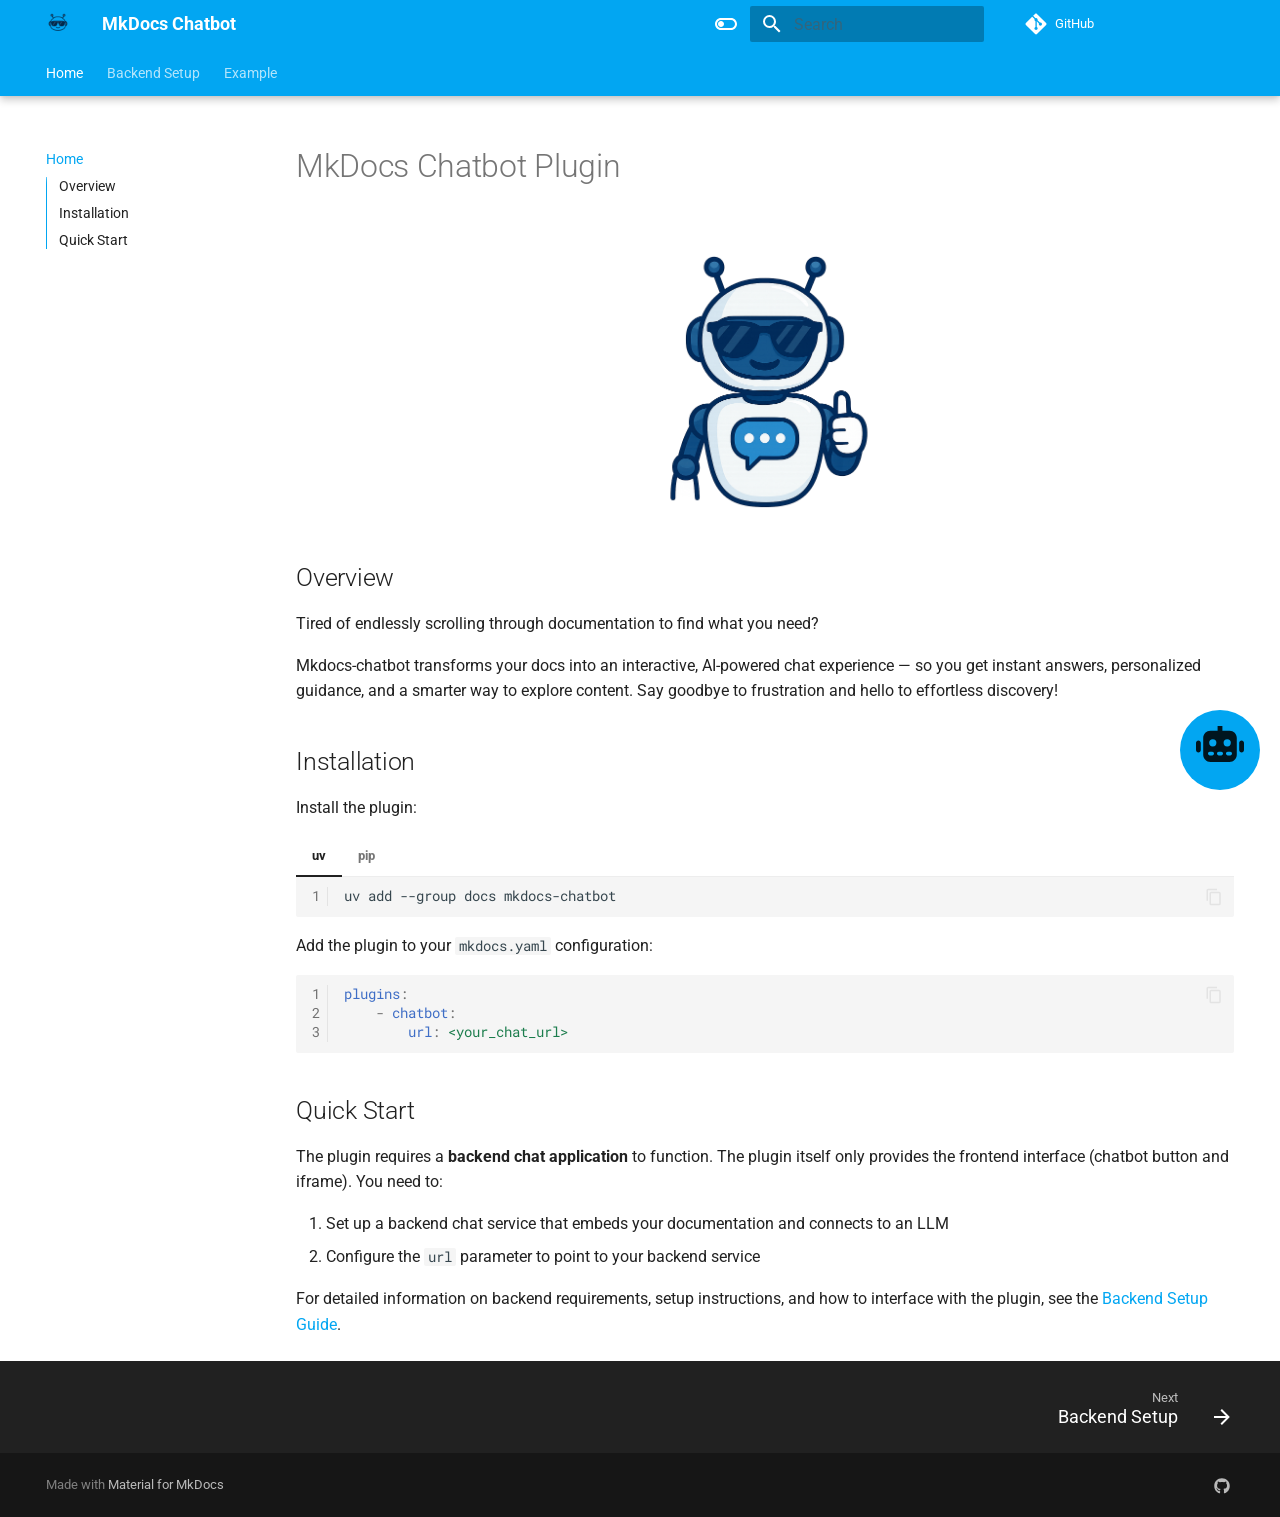
==== index.html @ 2f7b2bcd "Deployed a976404 with MkDocs version: 1.6.1" ====
<!doctype html>
<html lang="en" class="no-js">
  <head>
    
      <meta charset="utf-8">
      <meta name="viewport" content="width=device-width,initial-scale=1">
      
      
      
      
      
        <link rel="next" href="backend_setup/">
      
      
      <link rel="icon" href="assets/head.png">
      <meta name="generator" content="mkdocs-1.6.1, mkdocs-material-9.6.18">
    
    
      
        <title>MkDocs Chatbot</title>
      
    
    
      <link rel="stylesheet" href="assets/stylesheets/main.7e37652d.min.css">
      
        
        <link rel="stylesheet" href="assets/stylesheets/palette.06af60db.min.css">
      
      


    
    
      
    
    
      
        
        
        <link rel="preconnect" href="https://fonts.gstatic.com" crossorigin>
        <link rel="stylesheet" href="https://fonts.googleapis.com/css?family=Roboto:300,300i,400,400i,700,700i%7CRoboto+Mono:400,400i,700,700i&display=fallback">
        <style>:root{--md-text-font:"Roboto";--md-code-font:"Roboto Mono"}</style>
      
    
    
      <link rel="stylesheet" href="assets/extra.css">
    
      <link rel="stylesheet" href="assets/_markdown_exec_pyodide.css">
    
    <script>__md_scope=new URL(".",location),__md_hash=e=>[...e].reduce(((e,_)=>(e<<5)-e+_.charCodeAt(0)),0),__md_get=(e,_=localStorage,t=__md_scope)=>JSON.parse(_.getItem(t.pathname+"."+e)),__md_set=(e,_,t=localStorage,a=__md_scope)=>{try{t.setItem(a.pathname+"."+e,JSON.stringify(_))}catch(e){}}</script>
    
      

    
    
    
  </head>
  
  
    
    
      
    
    
    
    
    <body dir="ltr" data-md-color-scheme="default" data-md-color-primary="light-blue" data-md-color-accent="light-blue">
  
    
    <input class="md-toggle" data-md-toggle="drawer" type="checkbox" id="__drawer" autocomplete="off">
    <input class="md-toggle" data-md-toggle="search" type="checkbox" id="__search" autocomplete="off">
    <label class="md-overlay" for="__drawer"></label>
    <div data-md-component="skip">
      
        
        <a href="#mkdocs-chatbot-plugin" class="md-skip">
          Skip to content
        </a>
      
    </div>
    <div data-md-component="announce">
      
    </div>
    
    
      

  

<header class="md-header md-header--shadow md-header--lifted" data-md-component="header">
  <nav class="md-header__inner md-grid" aria-label="Header">
    <a href="." title="MkDocs Chatbot" class="md-header__button md-logo" aria-label="MkDocs Chatbot" data-md-component="logo">
      
  <img src="assets/head.png" alt="logo">

    </a>
    <label class="md-header__button md-icon" for="__drawer">
      
      <svg xmlns="http://www.w3.org/2000/svg" viewBox="0 0 24 24"><path d="M3 6h18v2H3zm0 5h18v2H3zm0 5h18v2H3z"/></svg>
    </label>
    <div class="md-header__title" data-md-component="header-title">
      <div class="md-header__ellipsis">
        <div class="md-header__topic">
          <span class="md-ellipsis">
            MkDocs Chatbot
          </span>
        </div>
        <div class="md-header__topic" data-md-component="header-topic">
          <span class="md-ellipsis">
            
              Home
            
          </span>
        </div>
      </div>
    </div>
    
      
        <form class="md-header__option" data-md-component="palette">
  
    
    
    
    <input class="md-option" data-md-color-media="(prefers-color-scheme: light)" data-md-color-scheme="default" data-md-color-primary="light-blue" data-md-color-accent="light-blue"  aria-label="Switch to dark mode"  type="radio" name="__palette" id="__palette_0">
    
      <label class="md-header__button md-icon" title="Switch to dark mode" for="__palette_1" hidden>
        <svg xmlns="http://www.w3.org/2000/svg" viewBox="0 0 24 24"><path d="M17 6H7c-3.31 0-6 2.69-6 6s2.69 6 6 6h10c3.31 0 6-2.69 6-6s-2.69-6-6-6m0 10H7c-2.21 0-4-1.79-4-4s1.79-4 4-4h10c2.21 0 4 1.79 4 4s-1.79 4-4 4M7 9c-1.66 0-3 1.34-3 3s1.34 3 3 3 3-1.34 3-3-1.34-3-3-3"/></svg>
      </label>
    
  
    
    
    
    <input class="md-option" data-md-color-media="(prefers-color-scheme: dark)" data-md-color-scheme="slate" data-md-color-primary="light-blue" data-md-color-accent="light-blue"  aria-label="Switch to light mode"  type="radio" name="__palette" id="__palette_1">
    
      <label class="md-header__button md-icon" title="Switch to light mode" for="__palette_0" hidden>
        <svg xmlns="http://www.w3.org/2000/svg" viewBox="0 0 24 24"><path d="M17 7H7a5 5 0 0 0-5 5 5 5 0 0 0 5 5h10a5 5 0 0 0 5-5 5 5 0 0 0-5-5m0 8a3 3 0 0 1-3-3 3 3 0 0 1 3-3 3 3 0 0 1 3 3 3 3 0 0 1-3 3"/></svg>
      </label>
    
  
</form>
      
    
    
      <script>var palette=__md_get("__palette");if(palette&&palette.color){if("(prefers-color-scheme)"===palette.color.media){var media=matchMedia("(prefers-color-scheme: light)"),input=document.querySelector(media.matches?"[data-md-color-media='(prefers-color-scheme: light)']":"[data-md-color-media='(prefers-color-scheme: dark)']");palette.color.media=input.getAttribute("data-md-color-media"),palette.color.scheme=input.getAttribute("data-md-color-scheme"),palette.color.primary=input.getAttribute("data-md-color-primary"),palette.color.accent=input.getAttribute("data-md-color-accent")}for(var[key,value]of Object.entries(palette.color))document.body.setAttribute("data-md-color-"+key,value)}</script>
    
    
    
      
      
        <label class="md-header__button md-icon" for="__search">
          
          <svg xmlns="http://www.w3.org/2000/svg" viewBox="0 0 24 24"><path d="M9.5 3A6.5 6.5 0 0 1 16 9.5c0 1.61-.59 3.09-1.56 4.23l.27.27h.79l5 5-1.5 1.5-5-5v-.79l-.27-.27A6.52 6.52 0 0 1 9.5 16 6.5 6.5 0 0 1 3 9.5 6.5 6.5 0 0 1 9.5 3m0 2C7 5 5 7 5 9.5S7 14 9.5 14 14 12 14 9.5 12 5 9.5 5"/></svg>
        </label>
        <div class="md-search" data-md-component="search" role="dialog">
  <label class="md-search__overlay" for="__search"></label>
  <div class="md-search__inner" role="search">
    <form class="md-search__form" name="search">
      <input type="text" class="md-search__input" name="query" aria-label="Search" placeholder="Search" autocapitalize="off" autocorrect="off" autocomplete="off" spellcheck="false" data-md-component="search-query" required>
      <label class="md-search__icon md-icon" for="__search">
        
        <svg xmlns="http://www.w3.org/2000/svg" viewBox="0 0 24 24"><path d="M9.5 3A6.5 6.5 0 0 1 16 9.5c0 1.61-.59 3.09-1.56 4.23l.27.27h.79l5 5-1.5 1.5-5-5v-.79l-.27-.27A6.52 6.52 0 0 1 9.5 16 6.5 6.5 0 0 1 3 9.5 6.5 6.5 0 0 1 9.5 3m0 2C7 5 5 7 5 9.5S7 14 9.5 14 14 12 14 9.5 12 5 9.5 5"/></svg>
        
        <svg xmlns="http://www.w3.org/2000/svg" viewBox="0 0 24 24"><path d="M20 11v2H8l5.5 5.5-1.42 1.42L4.16 12l7.92-7.92L13.5 5.5 8 11z"/></svg>
      </label>
      <nav class="md-search__options" aria-label="Search">
        
        <button type="reset" class="md-search__icon md-icon" title="Clear" aria-label="Clear" tabindex="-1">
          
          <svg xmlns="http://www.w3.org/2000/svg" viewBox="0 0 24 24"><path d="M19 6.41 17.59 5 12 10.59 6.41 5 5 6.41 10.59 12 5 17.59 6.41 19 12 13.41 17.59 19 19 17.59 13.41 12z"/></svg>
        </button>
      </nav>
      
        <div class="md-search__suggest" data-md-component="search-suggest"></div>
      
    </form>
    <div class="md-search__output">
      <div class="md-search__scrollwrap" tabindex="0" data-md-scrollfix>
        <div class="md-search-result" data-md-component="search-result">
          <div class="md-search-result__meta">
            Initializing search
          </div>
          <ol class="md-search-result__list" role="presentation"></ol>
        </div>
      </div>
    </div>
  </div>
</div>
      
    
    
      <div class="md-header__source">
        <a href="https://github.com/jonco5555/mkdocs-chatbot" title="Go to repository" class="md-source" data-md-component="source">
  <div class="md-source__icon md-icon">
    
    <svg xmlns="http://www.w3.org/2000/svg" viewBox="0 0 448 512"><!--! Font Awesome Free 7.0.0 by @fontawesome - https://fontawesome.com License - https://fontawesome.com/license/free (Icons: CC BY 4.0, Fonts: SIL OFL 1.1, Code: MIT License) Copyright 2025 Fonticons, Inc.--><path fill="currentColor" d="M439.6 236.1 244 40.5c-5.4-5.5-12.8-8.5-20.4-8.5s-15 3-20.4 8.4L162.5 81l51.5 51.5c27.1-9.1 52.7 16.8 43.4 43.7l49.7 49.7c34.2-11.8 61.2 31 35.5 56.7-26.5 26.5-70.2-2.9-56-37.3L240.3 199v121.9c25.3 12.5 22.3 41.8 9.1 55-6.4 6.4-15.2 10.1-24.3 10.1s-17.8-3.6-24.3-10.1c-17.6-17.6-11.1-46.9 11.2-56v-123c-20.8-8.5-24.6-30.7-18.6-45L142.6 101 8.5 235.1C3 240.6 0 247.9 0 255.5s3 15 8.5 20.4l195.6 195.7c5.4 5.4 12.7 8.4 20.4 8.4s15-3 20.4-8.4l194.7-194.7c5.4-5.4 8.4-12.8 8.4-20.4s-3-15-8.4-20.4"/></svg>
  </div>
  <div class="md-source__repository">
    GitHub
  </div>
</a>
      </div>
    
  </nav>
  
    
      
<nav class="md-tabs" aria-label="Tabs" data-md-component="tabs">
  <div class="md-grid">
    <ul class="md-tabs__list">
      
        
  
  
  
    
  
  
    <li class="md-tabs__item md-tabs__item--active">
      <a href="." class="md-tabs__link">
        
  
  
    
  
  Home

      </a>
    </li>
  

      
        
  
  
  
  
    <li class="md-tabs__item">
      <a href="backend_setup/" class="md-tabs__link">
        
  
  
    
  
  Backend Setup

      </a>
    </li>
  

      
        
  
  
  
  
    <li class="md-tabs__item">
      <a href="example/" class="md-tabs__link">
        
  
  
    
  
  Example

      </a>
    </li>
  

      
    </ul>
  </div>
</nav>
    
  
</header>
    
    <div class="md-container" data-md-component="container">
      
      
        
      
      <main class="md-main" data-md-component="main">
        <div class="md-main__inner md-grid">
          
            
              
              <div class="md-sidebar md-sidebar--primary" data-md-component="sidebar" data-md-type="navigation" >
                <div class="md-sidebar__scrollwrap">
                  <div class="md-sidebar__inner">
                    


  


  

<nav class="md-nav md-nav--primary md-nav--lifted md-nav--integrated" aria-label="Navigation" data-md-level="0">
  <label class="md-nav__title" for="__drawer">
    <a href="." title="MkDocs Chatbot" class="md-nav__button md-logo" aria-label="MkDocs Chatbot" data-md-component="logo">
      
  <img src="assets/head.png" alt="logo">

    </a>
    MkDocs Chatbot
  </label>
  
    <div class="md-nav__source">
      <a href="https://github.com/jonco5555/mkdocs-chatbot" title="Go to repository" class="md-source" data-md-component="source">
  <div class="md-source__icon md-icon">
    
    <svg xmlns="http://www.w3.org/2000/svg" viewBox="0 0 448 512"><!--! Font Awesome Free 7.0.0 by @fontawesome - https://fontawesome.com License - https://fontawesome.com/license/free (Icons: CC BY 4.0, Fonts: SIL OFL 1.1, Code: MIT License) Copyright 2025 Fonticons, Inc.--><path fill="currentColor" d="M439.6 236.1 244 40.5c-5.4-5.5-12.8-8.5-20.4-8.5s-15 3-20.4 8.4L162.5 81l51.5 51.5c27.1-9.1 52.7 16.8 43.4 43.7l49.7 49.7c34.2-11.8 61.2 31 35.5 56.7-26.5 26.5-70.2-2.9-56-37.3L240.3 199v121.9c25.3 12.5 22.3 41.8 9.1 55-6.4 6.4-15.2 10.1-24.3 10.1s-17.8-3.6-24.3-10.1c-17.6-17.6-11.1-46.9 11.2-56v-123c-20.8-8.5-24.6-30.7-18.6-45L142.6 101 8.5 235.1C3 240.6 0 247.9 0 255.5s3 15 8.5 20.4l195.6 195.7c5.4 5.4 12.7 8.4 20.4 8.4s15-3 20.4-8.4l194.7-194.7c5.4-5.4 8.4-12.8 8.4-20.4s-3-15-8.4-20.4"/></svg>
  </div>
  <div class="md-source__repository">
    GitHub
  </div>
</a>
    </div>
  
  <ul class="md-nav__list" data-md-scrollfix>
    
      
      
  
  
    
  
  
  
    <li class="md-nav__item md-nav__item--active">
      
      <input class="md-nav__toggle md-toggle" type="checkbox" id="__toc">
      
      
        
      
      
        <label class="md-nav__link md-nav__link--active" for="__toc">
          
  
  
  <span class="md-ellipsis">
    Home
    
  </span>
  

          <span class="md-nav__icon md-icon"></span>
        </label>
      
      <a href="." class="md-nav__link md-nav__link--active">
        
  
  
  <span class="md-ellipsis">
    Home
    
  </span>
  

      </a>
      
        

<nav class="md-nav md-nav--secondary" aria-label="Table of contents">
  
  
  
    
  
  
    <label class="md-nav__title" for="__toc">
      <span class="md-nav__icon md-icon"></span>
      Table of contents
    </label>
    <ul class="md-nav__list" data-md-component="toc" data-md-scrollfix>
      
        <li class="md-nav__item">
  <a href="#overview" class="md-nav__link">
    <span class="md-ellipsis">
      Overview
    </span>
  </a>
  
</li>
      
        <li class="md-nav__item">
  <a href="#installation" class="md-nav__link">
    <span class="md-ellipsis">
      Installation
    </span>
  </a>
  
</li>
      
        <li class="md-nav__item">
  <a href="#quick-start" class="md-nav__link">
    <span class="md-ellipsis">
      Quick Start
    </span>
  </a>
  
</li>
      
    </ul>
  
</nav>
      
    </li>
  

    
      
      
  
  
  
  
    <li class="md-nav__item">
      <a href="backend_setup/" class="md-nav__link">
        
  
  
  <span class="md-ellipsis">
    Backend Setup
    
  </span>
  

      </a>
    </li>
  

    
      
      
  
  
  
  
    <li class="md-nav__item">
      <a href="example/" class="md-nav__link">
        
  
  
  <span class="md-ellipsis">
    Example
    
  </span>
  

      </a>
    </li>
  

    
  </ul>
</nav>
                  </div>
                </div>
              </div>
            
            
          
          
            <div class="md-content" data-md-component="content">
              <article class="md-content__inner md-typeset">
                
                  


  
  


<h1 id="mkdocs-chatbot-plugin">MkDocs Chatbot Plugin<a class="headerlink" href="#mkdocs-chatbot-plugin" title="Permanent link">&para;</a></h1>
<div align="center">
<br>
<img src="assets/logo.png" alt="mkdocs-chatbot logo" width="250">
</div>

<h2 id="overview">Overview<a class="headerlink" href="#overview" title="Permanent link">&para;</a></h2>
<p>Tired of endlessly scrolling through documentation to find what you need?</p>
<p>Mkdocs-chatbot transforms your docs into an interactive, AI-powered chat experience — so you get instant answers, personalized guidance, and a smarter way to explore content. Say goodbye to frustration and hello to effortless discovery!</p>
<h2 id="installation">Installation<a class="headerlink" href="#installation" title="Permanent link">&para;</a></h2>
<p>Install the plugin:</p>
<div class="tabbed-set tabbed-alternate" data-tabs="1:2"><input checked="checked" id="__tabbed_1_1" name="__tabbed_1" type="radio" /><input id="__tabbed_1_2" name="__tabbed_1" type="radio" /><div class="tabbed-labels"><label for="__tabbed_1_1">uv</label><label for="__tabbed_1_2">pip</label></div>
<div class="tabbed-content">
<div class="tabbed-block">
<div class="highlight"><table class="highlighttable"><tr><td class="linenos"><div class="linenodiv"><pre><span></span><span class="normal">1</span></pre></div></td><td class="code"><div><pre><span></span><code>uv<span class="w"> </span>add<span class="w"> </span>--group<span class="w"> </span>docs<span class="w"> </span>mkdocs-chatbot
</code></pre></div></td></tr></table></div>
</div>
<div class="tabbed-block">
<div class="highlight"><table class="highlighttable"><tr><td class="linenos"><div class="linenodiv"><pre><span></span><span class="normal">1</span></pre></div></td><td class="code"><div><pre><span></span><code>pip<span class="w"> </span>install<span class="w"> </span>mkdocs-chatbot
</code></pre></div></td></tr></table></div>
</div>
</div>
</div>
<p>Add the plugin to your <code>mkdocs.yaml</code> configuration:
<div class="highlight"><table class="highlighttable"><tr><td class="linenos"><div class="linenodiv"><pre><span></span><span class="normal">1</span>
<span class="normal">2</span>
<span class="normal">3</span></pre></div></td><td class="code"><div><pre><span></span><code><span class="nt">plugins</span><span class="p">:</span>
<span class="w">    </span><span class="p p-Indicator">-</span><span class="w"> </span><span class="nt">chatbot</span><span class="p">:</span>
<span class="w">        </span><span class="nt">url</span><span class="p">:</span><span class="w"> </span><span class="l l-Scalar l-Scalar-Plain">&lt;your_chat_url&gt;</span>
</code></pre></div></td></tr></table></div></p>
<h2 id="quick-start">Quick Start<a class="headerlink" href="#quick-start" title="Permanent link">&para;</a></h2>
<p>The plugin requires a <strong>backend chat application</strong> to function. The plugin itself only provides the frontend interface (chatbot button and iframe). You need to:</p>
<ol>
<li>Set up a backend chat service that embeds your documentation and connects to an LLM</li>
<li>Configure the <code>url</code> parameter to point to your backend service</li>
</ol>
<p>For detailed information on backend requirements, setup instructions, and how to interface with the plugin, see the <a href="backend_setup/">Backend Setup Guide</a>.</p>












                
              </article>
            </div>
          
          
<script>var target=document.getElementById(location.hash.slice(1));target&&target.name&&(target.checked=target.name.startsWith("__tabbed_"))</script>
        </div>
        
          <button type="button" class="md-top md-icon" data-md-component="top" hidden>
  
  <svg xmlns="http://www.w3.org/2000/svg" viewBox="0 0 24 24"><path d="M13 20h-2V8l-5.5 5.5-1.42-1.42L12 4.16l7.92 7.92-1.42 1.42L13 8z"/></svg>
  Back to top
</button>
        
      </main>
      
  
        <footer class="md-footer">
  
    
      
      <nav class="md-footer__inner md-grid" aria-label="Footer" >
        
        
          
          <a href="backend_setup/" class="md-footer__link md-footer__link--next" aria-label="Next: Backend Setup">
            <div class="md-footer__title">
              <span class="md-footer__direction">
                Next
              </span>
              <div class="md-ellipsis">
                Backend Setup
              </div>
            </div>
            <div class="md-footer__button md-icon">
              
              <svg xmlns="http://www.w3.org/2000/svg" viewBox="0 0 24 24"><path d="M4 11v2h12l-5.5 5.5 1.42 1.42L19.84 12l-7.92-7.92L10.5 5.5 16 11z"/></svg>
            </div>
          </a>
        
      </nav>
    
  
  <div class="md-footer-meta md-typeset">
    <div class="md-footer-meta__inner md-grid">
      <div class="md-copyright">
  
  
    Made with
    <a href="https://squidfunk.github.io/mkdocs-material/" target="_blank" rel="noopener">
      Material for MkDocs
    </a>
  
</div>
      
        
<div class="md-social">
  
    
    
    
    
      
      
    
    <a href="https://github.com/jonco5555/mkdocs-chatbot" target="_blank" rel="noopener" title="github.com" class="md-social__link">
      <svg xmlns="http://www.w3.org/2000/svg" viewBox="0 0 512 512"><!--! Font Awesome Free 7.0.0 by @fontawesome - https://fontawesome.com License - https://fontawesome.com/license/free (Icons: CC BY 4.0, Fonts: SIL OFL 1.1, Code: MIT License) Copyright 2025 Fonticons, Inc.--><path fill="currentColor" d="M173.9 397.4c0 2-2.3 3.6-5.2 3.6-3.3.3-5.6-1.3-5.6-3.6 0-2 2.3-3.6 5.2-3.6 3-.3 5.6 1.3 5.6 3.6m-31.1-4.5c-.7 2 1.3 4.3 4.3 4.9 2.6 1 5.6 0 6.2-2s-1.3-4.3-4.3-5.2c-2.6-.7-5.5.3-6.2 2.3m44.2-1.7c-2.9.7-4.9 2.6-4.6 4.9.3 2 2.9 3.3 5.9 2.6 2.9-.7 4.9-2.6 4.6-4.6-.3-1.9-3-3.2-5.9-2.9M252.8 8C114.1 8 8 113.3 8 252c0 110.9 69.8 205.8 169.5 239.2 12.8 2.3 17.3-5.6 17.3-12.1 0-6.2-.3-40.4-.3-61.4 0 0-70 15-84.7-29.8 0 0-11.4-29.1-27.8-36.6 0 0-22.9-15.7 1.6-15.4 0 0 24.9 2 38.6 25.8 21.9 38.6 58.6 27.5 72.9 20.9 2.3-16 8.8-27.1 16-33.7-55.9-6.2-112.3-14.3-112.3-110.5 0-27.5 7.6-41.3 23.6-58.9-2.6-6.5-11.1-33.3 2.6-67.9 20.9-6.5 69 27 69 27 20-5.6 41.5-8.5 62.8-8.5s42.8 2.9 62.8 8.5c0 0 48.1-33.6 69-27 13.7 34.7 5.2 61.4 2.6 67.9 16 17.7 25.8 31.5 25.8 58.9 0 96.5-58.9 104.2-114.8 110.5 9.2 7.9 17 22.9 17 46.4 0 33.7-.3 75.4-.3 83.6 0 6.5 4.6 14.4 17.3 12.1C436.2 457.8 504 362.9 504 252 504 113.3 391.5 8 252.8 8M105.2 352.9c-1.3 1-1 3.3.7 5.2 1.6 1.6 3.9 2.3 5.2 1 1.3-1 1-3.3-.7-5.2-1.6-1.6-3.9-2.3-5.2-1m-10.8-8.1c-.7 1.3.3 2.9 2.3 3.9 1.6 1 3.6.7 4.3-.7.7-1.3-.3-2.9-2.3-3.9-2-.6-3.6-.3-4.3.7m32.4 35.6c-1.6 1.3-1 4.3 1.3 6.2 2.3 2.3 5.2 2.6 6.5 1 1.3-1.3.7-4.3-1.3-6.2-2.2-2.3-5.2-2.6-6.5-1m-11.4-14.7c-1.6 1-1.6 3.6 0 5.9s4.3 3.3 5.6 2.3c1.6-1.3 1.6-3.9 0-6.2-1.4-2.3-4-3.3-5.6-2"/></svg>
    </a>
  
</div>
      
    </div>
  </div>
</footer>
      
  <div class="bot-container">
    <a class="twemoji bot-button" href="javascript:void(0)" title="Ask bot about the docs">
      <svg xmlns="http://www.w3.org/2000/svg" viewBox="0 0 640 512"><!--! Font Awesome Free 7.0.0 by @fontawesome - https://fontawesome.com License - https://fontawesome.com/license/free (Icons: CC BY 4.0, Fonts: SIL OFL 1.1, Code: MIT License) Copyright 2025 Fonticons, Inc.--><path fill="currentColor" d="M352 0c0-17.7-14.3-32-32-32s-32 14.3-32 32v64h-96c-53 0-96 43-96 96v224c0 53 43 96 96 96h256c53 0 96-43 96-96V160c0-53-43-96-96-96h-96zM160 368c0-13.3 10.7-24 24-24h32c13.3 0 24 10.7 24 24s-10.7 24-24 24h-32c-13.3 0-24-10.7-24-24m120 0c0-13.3 10.7-24 24-24h32c13.3 0 24 10.7 24 24s-10.7 24-24 24h-32c-13.3 0-24-10.7-24-24m120 0c0-13.3 10.7-24 24-24h32c13.3 0 24 10.7 24 24s-10.7 24-24 24h-32c-13.3 0-24-10.7-24-24M224 176a48 48 0 1 1 0 96 48 48 0 1 1 0-96m144 48a48 48 0 1 1 96 0 48 48 0 1 1-96 0m-304 0c0-17.7-14.3-32-32-32S0 206.3 0 224v96c0 17.7 14.3 32 32 32s32-14.3 32-32zm544-32c-17.7 0-32 14.3-32 32v96c0 17.7 14.3 32 32 32s32-14.3 32-32v-96c0-17.7-14.3-32-32-32"/></svg>
    </a>
    <iframe id="chatbot" src=""></iframe>
  </div>
  <script>
    // Extract project name from URL
    const isLocalHost = window.location.hostname === 'localhost' || window.location.hostname === '127.0.0.1';
    const pathParts = window.location.pathname.split('/').filter(Boolean);
    const projectName = isLocalHost ? 'default' : (pathParts[0] || 'default')
    const chatbotUrl = "https://mkdocs-chatbot.streamlit.app/?embed=true";
    const separator = chatbotUrl.includes('?') ? '&' : '?';
    document.getElementById('chatbot').src = chatbotUrl + separator + "project=" + encodeURIComponent(projectName);

    const botButton = document.querySelector('.bot-button');
    const iFrame = document.querySelector('.bot-container > iframe');
    const hideBot = () => {
      iFrame.style.height = null;
      botButton.style.display = 'block';
      document.removeEventListener('click', hideBot);
    }
    botButton.addEventListener('click', (e) => {
      const curHeight = window.getComputedStyle(iFrame).height;
      const header = document.querySelector('.md-header');
      const height = `calc(100vh - ${header.clientHeight + 120}px)`;
      if (curHeight === '0px') {
        iFrame.style.height = height;
        botButton.style.display = 'none';
        document.addEventListener('click', hideBot);
      } else {
        hideBot();
      }
      e.stopPropagation();
    });
    iFrame.addEventListener('click', (e) => {
      e.stopPropagation();
    });
    window.addEventListener('resize', (e) => {
      if (iFrame.style.height) {
        const header = document.querySelector('.md-header');
        const height = `calc(100vh - ${header.clientHeight + 120}px)`;
        iFrame.style.height = height;
      }
      e.stopPropagation();
    })
  </script>

    </div>
    <div class="md-dialog" data-md-component="dialog">
      <div class="md-dialog__inner md-typeset"></div>
    </div>
    
    
    
      
      <script id="__config" type="application/json">{"base": ".", "features": ["navigation.tabs", "navigation.top", "navigation.tabs.sticky", "navigation.footer", "navigation.expand", "search.highlight", "search.suggest", "toc.integrate", "content.code.copy"], "search": "assets/javascripts/workers/search.973d3a69.min.js", "tags": null, "translations": {"clipboard.copied": "Copied to clipboard", "clipboard.copy": "Copy to clipboard", "search.result.more.one": "1 more on this page", "search.result.more.other": "# more on this page", "search.result.none": "No matching documents", "search.result.one": "1 matching document", "search.result.other": "# matching documents", "search.result.placeholder": "Type to start searching", "search.result.term.missing": "Missing", "select.version": "Select version"}, "version": null}</script>
    
    
      <script src="assets/javascripts/bundle.92b07e13.min.js"></script>
      
        <script src="assets/_markdown_exec_pyodide.js"></script>
      
    
  </body>
</html>
---- assets/stylesheets/main.7e37652d.min.css ----
@charset "UTF-8";html{-webkit-text-size-adjust:none;-moz-text-size-adjust:none;text-size-adjust:none;box-sizing:border-box}*,:after,:before{box-sizing:inherit}@media (prefers-reduced-motion){*,:after,:before{transition:none!important}}body{margin:0}a,button,input,label{-webkit-tap-highlight-color:transparent}a{color:inherit;text-decoration:none}hr{border:0;box-sizing:initial;display:block;height:.05rem;overflow:visible;padding:0}small{font-size:80%}sub,sup{line-height:1em}img{border-style:none}table{border-collapse:initial;border-spacing:0}td,th{font-weight:400;vertical-align:top}button{background:#0000;border:0;font-family:inherit;font-size:inherit;margin:0;padding:0}input{border:0;outline:none}:root{--md-primary-fg-color:#4051b5;--md-primary-fg-color--light:#5d6cc0;--md-primary-fg-color--dark:#303fa1;--md-primary-bg-color:#fff;--md-primary-bg-color--light:#ffffffb3;--md-accent-fg-color:#526cfe;--md-accent-fg-color--transparent:#526cfe1a;--md-accent-bg-color:#fff;--md-accent-bg-color--light:#ffffffb3}[data-md-color-scheme=default]{color-scheme:light}[data-md-color-scheme=default] img[src$="#gh-dark-mode-only"],[data-md-color-scheme=default] img[src$="#only-dark"]{display:none}:root,[data-md-color-scheme=default]{--md-hue:225deg;--md-default-fg-color:#000000de;--md-default-fg-color--light:#0000008a;--md-default-fg-color--lighter:#00000052;--md-default-fg-color--lightest:#00000012;--md-default-bg-color:#fff;--md-default-bg-color--light:#ffffffb3;--md-default-bg-color--lighter:#ffffff4d;--md-default-bg-color--lightest:#ffffff1f;--md-code-fg-color:#36464e;--md-code-bg-color:#f5f5f5;--md-code-hl-color:#4287ff;--md-code-hl-color--light:#4287ff1a;--md-code-hl-number-color:#d52a2a;--md-code-hl-special-color:#db1457;--md-code-hl-function-color:#a846b9;--md-code-hl-constant-color:#6e59d9;--md-code-hl-keyword-color:#3f6ec6;--md-code-hl-string-color:#1c7d4d;--md-code-hl-name-color:var(--md-code-fg-color);--md-code-hl-operator-color:var(--md-default-fg-color--light);--md-code-hl-punctuation-color:var(--md-default-fg-color--light);--md-code-hl-comment-color:var(--md-default-fg-color--light);--md-code-hl-generic-color:var(--md-default-fg-color--light);--md-code-hl-variable-color:var(--md-default-fg-color--light);--md-typeset-color:var(--md-default-fg-color);--md-typeset-a-color:var(--md-primary-fg-color);--md-typeset-del-color:#f5503d26;--md-typeset-ins-color:#0bd57026;--md-typeset-kbd-color:#fafafa;--md-typeset-kbd-accent-color:#fff;--md-typeset-kbd-border-color:#b8b8b8;--md-typeset-mark-color:#ffff0080;--md-typeset-table-color:#0000001f;--md-typeset-table-color--light:rgba(0,0,0,.035);--md-admonition-fg-color:var(--md-default-fg-color);--md-admonition-bg-color:var(--md-default-bg-color);--md-warning-fg-color:#000000de;--md-warning-bg-color:#ff9;--md-footer-fg-color:#fff;--md-footer-fg-color--light:#ffffffb3;--md-footer-fg-color--lighter:#ffffff73;--md-footer-bg-color:#000000de;--md-footer-bg-color--dark:#00000052;--md-shadow-z1:0 0.2rem 0.5rem #0000000d,0 0 0.05rem #0000001a;--md-shadow-z2:0 0.2rem 0.5rem #0000001a,0 0 0.05rem #00000040;--md-shadow-z3:0 0.2rem 0.5rem #0003,0 0 0.05rem #00000059}.md-icon svg{fill:currentcolor;display:block;height:1.2rem;width:1.2rem}body{-webkit-font-smoothing:antialiased;-moz-osx-font-smoothing:grayscale;--md-text-font-family:var(--md-text-font,_),-apple-system,BlinkMacSystemFont,Helvetica,Arial,sans-serif;--md-code-font-family:var(--md-code-font,_),SFMono-Regular,Consolas,Menlo,monospace}aside,body,input{font-feature-settings:"kern","liga";color:var(--md-typeset-color);font-family:var(--md-text-font-family)}code,kbd,pre{font-feature-settings:"kern";font-family:var(--md-code-font-family)}:root{--md-typeset-table-sort-icon:url('data:image/svg+xml;charset=utf-8,<svg xmlns="http://www.w3.org/2000/svg" viewBox="0 0 24 24"><path d="m18 21-4-4h3V7h-3l4-4 4 4h-3v10h3M2 19v-2h10v2M2 13v-2h7v2M2 7V5h4v2z"/></svg>');--md-typeset-table-sort-icon--asc:url('data:image/svg+xml;charset=utf-8,<svg xmlns="http://www.w3.org/2000/svg" viewBox="0 0 24 24"><path d="M19 17h3l-4 4-4-4h3V3h2M2 17h10v2H2M6 5v2H2V5m0 6h7v2H2z"/></svg>');--md-typeset-table-sort-icon--desc:url('data:image/svg+xml;charset=utf-8,<svg xmlns="http://www.w3.org/2000/svg" viewBox="0 0 24 24"><path d="M19 7h3l-4-4-4 4h3v14h2M2 17h10v2H2M6 5v2H2V5m0 6h7v2H2z"/></svg>')}.md-typeset{-webkit-print-color-adjust:exact;color-adjust:exact;font-size:.8rem;line-height:1.6;overflow-wrap:break-word}@media print{.md-typeset{font-size:.68rem}}.md-typeset blockquote,.md-typeset dl,.md-typeset figure,.md-typeset ol,.md-typeset pre,.md-typeset ul{margin-bottom:1em;margin-top:1em}.md-typeset h1{color:var(--md-default-fg-color--light);font-size:2em;line-height:1.3;margin:0 0 1.25em}.md-typeset h1,.md-typeset h2{font-weight:300;letter-spacing:-.01em}.md-typeset h2{font-size:1.5625em;line-height:1.4;margin:1.6em 0 .64em}.md-typeset h3{font-size:1.25em;font-weight:400;letter-spacing:-.01em;line-height:1.5;margin:1.6em 0 .8em}.md-typeset h2+h3{margin-top:.8em}.md-typeset h4{font-weight:700;letter-spacing:-.01em;margin:1em 0}.md-typeset h5,.md-typeset h6{color:var(--md-default-fg-color--light);font-size:.8em;font-weight:700;letter-spacing:-.01em;margin:1.25em 0}.md-typeset h5{text-transform:uppercase}.md-typeset h5 code{text-transform:none}.md-typeset hr{border-bottom:.05rem solid var(--md-default-fg-color--lightest);display:flow-root;margin:1.5em 0}.md-typeset a{color:var(--md-typeset-a-color);word-break:break-word}.md-typeset a,.md-typeset a:before{transition:color 125ms}.md-typeset a:focus,.md-typeset a:hover{color:var(--md-accent-fg-color)}.md-typeset a:focus code,.md-typeset a:hover code{background-color:var(--md-accent-fg-color--transparent)}.md-typeset a code{color:currentcolor;transition:background-color 125ms}.md-typeset a.focus-visible{outline-color:var(--md-accent-fg-color);outline-offset:.2rem}.md-typeset code,.md-typeset kbd,.md-typeset pre{color:var(--md-code-fg-color);direction:ltr;font-variant-ligatures:none}@media print{.md-typeset code,.md-typeset kbd,.md-typeset pre{white-space:pre-wrap}}.md-typeset code{background-color:var(--md-code-bg-color);border-radius:.1rem;-webkit-box-decoration-break:clone;box-decoration-break:clone;font-size:.85em;padding:0 .2941176471em;word-break:break-word}.md-typeset code:not(.focus-visible){-webkit-tap-highlight-color:transparent;outline:none}.md-typeset pre{display:flow-root;line-height:1.4;position:relative}.md-typeset pre>code{-webkit-box-decoration-break:slice;box-decoration-break:slice;box-shadow:none;display:block;margin:0;outline-color:var(--md-accent-fg-color);overflow:auto;padding:.7720588235em 1.1764705882em;scrollbar-color:var(--md-default-fg-color--lighter) #0000;scrollbar-width:thin;touch-action:auto;word-break:normal}.md-typeset pre>code:hover{scrollbar-color:var(--md-accent-fg-color) #0000}.md-typeset pre>code::-webkit-scrollbar{height:.2rem;width:.2rem}.md-typeset pre>code::-webkit-scrollbar-thumb{background-color:var(--md-default-fg-color--lighter)}.md-typeset pre>code::-webkit-scrollbar-thumb:hover{background-color:var(--md-accent-fg-color)}.md-typeset kbd{background-color:var(--md-typeset-kbd-color);border-radius:.1rem;box-shadow:0 .1rem 0 .05rem var(--md-typeset-kbd-border-color),0 .1rem 0 var(--md-typeset-kbd-border-color),0 -.1rem .2rem var(--md-typeset-kbd-accent-color) inset;color:var(--md-default-fg-color);display:inline-block;font-size:.75em;padding:0 .6666666667em;vertical-align:text-top;word-break:break-word}.md-typeset mark{background-color:var(--md-typeset-mark-color);-webkit-box-decoration-break:clone;box-decoration-break:clone;color:inherit;word-break:break-word}.md-typeset abbr{border-bottom:.05rem dotted var(--md-default-fg-color--light);cursor:help;text-decoration:none}.md-typeset small{opacity:.75}[dir=ltr] .md-typeset sub,[dir=ltr] .md-typeset sup{margin-left:.078125em}[dir=rtl] .md-typeset sub,[dir=rtl] .md-typeset sup{margin-right:.078125em}[dir=ltr] .md-typeset blockquote{padding-left:.6rem}[dir=rtl] .md-typeset blockquote{padding-right:.6rem}[dir=ltr] .md-typeset blockquote{border-left:.2rem solid var(--md-default-fg-color--lighter)}[dir=rtl] .md-typeset blockquote{border-right:.2rem solid var(--md-default-fg-color--lighter)}.md-typeset blockquote{color:var(--md-default-fg-color--light);margin-left:0;margin-right:0}.md-typeset ul{list-style-type:disc}.md-typeset ul[type]{list-style-type:revert-layer}[dir=ltr] .md-typeset ol,[dir=ltr] .md-typeset ul{margin-left:.625em}[dir=rtl] .md-typeset ol,[dir=rtl] .md-typeset ul{margin-right:.625em}.md-typeset ol,.md-typeset ul{padding:0}.md-typeset ol:not([hidden]),.md-typeset ul:not([hidden]){display:flow-root}.md-typeset ol ol,.md-typeset ul ol{list-style-type:lower-alpha}.md-typeset ol ol ol,.md-typeset ul ol ol{list-style-type:lower-roman}.md-typeset ol ol ol ol,.md-typeset ul ol ol ol{list-style-type:upper-alpha}.md-typeset ol ol ol ol ol,.md-typeset ul ol ol ol ol{list-style-type:upper-roman}.md-typeset ol[type],.md-typeset ul[type]{list-style-type:revert-layer}[dir=ltr] .md-typeset ol li,[dir=ltr] .md-typeset ul li{margin-left:1.25em}[dir=rtl] .md-typeset ol li,[dir=rtl] .md-typeset ul li{margin-right:1.25em}.md-typeset ol li,.md-typeset ul li{margin-bottom:.5em}.md-typeset ol li blockquote,.md-typeset ol li p,.md-typeset ul li blockquote,.md-typeset ul li p{margin:.5em 0}.md-typeset ol li:last-child,.md-typeset ul li:last-child{margin-bottom:0}[dir=ltr] .md-typeset ol li ol,[dir=ltr] .md-typeset ol li ul,[dir=ltr] .md-typeset ul li ol,[dir=ltr] .md-typeset ul li ul{margin-left:.625em}[dir=rtl] .md-typeset ol li ol,[dir=rtl] .md-typeset ol li ul,[dir=rtl] .md-typeset ul li ol,[dir=rtl] .md-typeset ul li ul{margin-right:.625em}.md-typeset ol li ol,.md-typeset ol li ul,.md-typeset ul li ol,.md-typeset ul li ul{margin-bottom:.5em;margin-top:.5em}[dir=ltr] .md-typeset dd{margin-left:1.875em}[dir=rtl] .md-typeset dd{margin-right:1.875em}.md-typeset dd{margin-bottom:1.5em;margin-top:1em}.md-typeset img,.md-typeset svg,.md-typeset video{height:auto;max-width:100%}.md-typeset img[align=left]{margin:1em 1em 1em 0}.md-typeset img[align=right]{margin:1em 0 1em 1em}.md-typeset img[align]:only-child{margin-top:0}.md-typeset figure{display:flow-root;margin:1em auto;max-width:100%;text-align:center;width:-moz-fit-content;width:fit-content}.md-typeset figure img{display:block;margin:0 auto}.md-typeset figcaption{font-style:italic;margin:1em auto;max-width:24rem}.md-typeset iframe{max-width:100%}.md-typeset table:not([class]){background-color:var(--md-default-bg-color);border:.05rem solid var(--md-typeset-table-color);border-radius:.1rem;display:inline-block;font-size:.64rem;max-width:100%;overflow:auto;touch-action:auto}@media print{.md-typeset table:not([class]){display:table}}.md-typeset table:not([class])+*{margin-top:1.5em}.md-typeset table:not([class]) td>:first-child,.md-typeset table:not([class]) th>:first-child{margin-top:0}.md-typeset table:not([class]) td>:last-child,.md-typeset table:not([class]) th>:last-child{margin-bottom:0}.md-typeset table:not([class]) td:not([align]),.md-typeset table:not([class]) th:not([align]){text-align:left}[dir=rtl] .md-typeset table:not([class]) td:not([align]),[dir=rtl] .md-typeset table:not([class]) th:not([align]){text-align:right}.md-typeset table:not([class]) th{font-weight:700;min-width:5rem;padding:.9375em 1.25em;vertical-align:top}.md-typeset table:not([class]) td{border-top:.05rem solid var(--md-typeset-table-color);padding:.9375em 1.25em;vertical-align:top}.md-typeset table:not([class]) tbody tr{transition:background-color 125ms}.md-typeset table:not([class]) tbody tr:hover{background-color:var(--md-typeset-table-color--light);box-shadow:0 .05rem 0 var(--md-default-bg-color) inset}.md-typeset table:not([class]) a{word-break:normal}.md-typeset table th[role=columnheader]{cursor:pointer}[dir=ltr] .md-typeset table th[role=columnheader]:after{margin-left:.5em}[dir=rtl] .md-typeset table th[role=columnheader]:after{margin-right:.5em}.md-typeset table th[role=columnheader]:after{content:"";display:inline-block;height:1.2em;-webkit-mask-image:var(--md-typeset-table-sort-icon);mask-image:var(--md-typeset-table-sort-icon);-webkit-mask-repeat:no-repeat;mask-repeat:no-repeat;-webkit-mask-size:contain;mask-size:contain;transition:background-color 125ms;vertical-align:text-bottom;width:1.2em}.md-typeset table th[role=columnheader]:hover:after{background-color:var(--md-default-fg-color--lighter)}.md-typeset table th[role=columnheader][aria-sort=ascending]:after{background-color:var(--md-default-fg-color--light);-webkit-mask-image:var(--md-typeset-table-sort-icon--asc);mask-image:var(--md-typeset-table-sort-icon--asc)}.md-typeset table th[role=columnheader][aria-sort=descending]:after{background-color:var(--md-default-fg-color--light);-webkit-mask-image:var(--md-typeset-table-sort-icon--desc);mask-image:var(--md-typeset-table-sort-icon--desc)}.md-typeset__scrollwrap{margin:1em -.8rem;overflow-x:auto;touch-action:auto}.md-typeset__table{display:inline-block;margin-bottom:.5em;padding:0 .8rem}@media print{.md-typeset__table{display:block}}html .md-typeset__table table{display:table;margin:0;overflow:hidden;width:100%}@media screen and (max-width:44.984375em){.md-content__inner>pre{margin:1em -.8rem}.md-content__inner>pre code{border-radius:0}}.md-typeset .md-author{border-radius:100%;display:block;flex-shrink:0;height:1.6rem;overflow:hidden;position:relative;transition:color 125ms,transform 125ms;width:1.6rem}.md-typeset .md-author img{display:block}.md-typeset .md-author--more{background:var(--md-default-fg-color--lightest);color:var(--md-default-fg-color--lighter);font-size:.6rem;font-weight:700;line-height:1.6rem;text-align:center}.md-typeset .md-author--long{height:2.4rem;width:2.4rem}.md-typeset a.md-author{transform:scale(1)}.md-typeset a.md-author img{border-radius:100%;filter:grayscale(100%) opacity(75%);transition:filter 125ms}.md-typeset a.md-author:focus,.md-typeset a.md-author:hover{transform:scale(1.1);z-index:1}.md-typeset a.md-author:focus img,.md-typeset a.md-author:hover img{filter:grayscale(0)}.md-banner{background-color:var(--md-footer-bg-color);color:var(--md-footer-fg-color);overflow:auto}@media print{.md-banner{display:none}}.md-banner--warning{background-color:var(--md-warning-bg-color);color:var(--md-warning-fg-color)}.md-banner__inner{font-size:.7rem;margin:.6rem auto;padding:0 .8rem}[dir=ltr] .md-banner__button{float:right}[dir=rtl] .md-banner__button{float:left}.md-banner__button{color:inherit;cursor:pointer;transition:opacity .25s}.no-js .md-banner__button{display:none}.md-banner__button:hover{opacity:.7}html{font-size:125%;height:100%;overflow-x:hidden}@media screen and (min-width:100em){html{font-size:137.5%}}@media screen and (min-width:125em){html{font-size:150%}}body{background-color:var(--md-default-bg-color);display:flex;flex-direction:column;font-size:.5rem;min-height:100%;position:relative;width:100%}@media print{body{display:block}}@media screen and (max-width:59.984375em){body[data-md-scrolllock]{position:fixed}}.md-grid{margin-left:auto;margin-right:auto;max-width:61rem}.md-container{display:flex;flex-direction:column;flex-grow:1}@media print{.md-container{display:block}}.md-main{flex-grow:1}.md-main__inner{display:flex;height:100%;margin-top:1.5rem}.md-ellipsis{overflow:hidden;text-overflow:ellipsis}.md-toggle{display:none}.md-option{height:0;opacity:0;position:absolute;width:0}.md-option:checked+label:not([hidden]){display:block}.md-option.focus-visible+label{outline-color:var(--md-accent-fg-color);outline-style:auto}.md-skip{background-color:var(--md-default-fg-color);border-radius:.1rem;color:var(--md-default-bg-color);font-size:.64rem;margin:.5rem;opacity:0;outline-color:var(--md-accent-fg-color);padding:.3rem .5rem;position:fixed;transform:translateY(.4rem);z-index:-1}.md-skip:focus{opacity:1;transform:translateY(0);transition:transform .25s cubic-bezier(.4,0,.2,1),opacity 175ms 75ms;z-index:10}@page{margin:25mm}:root{--md-clipboard-icon:url('data:image/svg+xml;charset=utf-8,<svg xmlns="http://www.w3.org/2000/svg" viewBox="0 0 24 24"><path d="M19 21H8V7h11m0-2H8a2 2 0 0 0-2 2v14a2 2 0 0 0 2 2h11a2 2 0 0 0 2-2V7a2 2 0 0 0-2-2m-3-4H4a2 2 0 0 0-2 2v14h2V3h12z"/></svg>')}.md-clipboard{border-radius:.1rem;color:var(--md-default-fg-color--lightest);cursor:pointer;height:1.5em;outline-color:var(--md-accent-fg-color);outline-offset:.1rem;position:absolute;right:.5em;top:.5em;transition:color .25s;width:1.5em;z-index:1}@media print{.md-clipboard{display:none}}.md-clipboard:not(.focus-visible){-webkit-tap-highlight-color:transparent;outline:none}:hover>.md-clipboard{color:var(--md-default-fg-color--light)}.md-clipboard:focus,.md-clipboard:hover{color:var(--md-accent-fg-color)}.md-clipboard:after{background-color:currentcolor;content:"";display:block;height:1.125em;margin:0 auto;-webkit-mask-image:var(--md-clipboard-icon);mask-image:var(--md-clipboard-icon);-webkit-mask-position:center;mask-position:center;-webkit-mask-repeat:no-repeat;mask-repeat:no-repeat;-webkit-mask-size:contain;mask-size:contain;width:1.125em}.md-clipboard--inline{cursor:pointer}.md-clipboard--inline code{transition:color .25s,background-color .25s}.md-clipboard--inline:focus code,.md-clipboard--inline:hover code{background-color:var(--md-accent-fg-color--transparent);color:var(--md-accent-fg-color)}.md-typeset .md-code__content{display:grid}@keyframes consent{0%{opacity:0;transform:translateY(100%)}to{opacity:1;transform:translateY(0)}}@keyframes overlay{0%{opacity:0}to{opacity:1}}.md-consent__overlay{animation:overlay .25s both;-webkit-backdrop-filter:blur(.1rem);backdrop-filter:blur(.1rem);background-color:#0000008a;height:100%;opacity:1;position:fixed;top:0;width:100%;z-index:5}.md-consent__inner{animation:consent .5s cubic-bezier(.1,.7,.1,1) both;background-color:var(--md-default-bg-color);border:0;border-radius:.1rem;bottom:0;box-shadow:0 0 .2rem #0000001a,0 .2rem .4rem #0003;max-height:100%;overflow:auto;padding:0;position:fixed;width:100%;z-index:5}.md-consent__form{padding:.8rem}.md-consent__settings{display:none;margin:1em 0}input:checked+.md-consent__settings{display:block}.md-consent__controls{margin-bottom:.8rem}.md-typeset .md-consent__controls .md-button{display:inline}@media screen and (max-width:44.984375em){.md-typeset .md-consent__controls .md-button{display:block;margin-top:.4rem;text-align:center;width:100%}}.md-consent label{cursor:pointer}.md-content{flex-grow:1;min-width:0}.md-content__inner{margin:0 .8rem 1.2rem;padding-top:.6rem}@media screen and (min-width:76.25em){[dir=ltr] .md-sidebar--primary:not([hidden])~.md-content>.md-content__inner{margin-left:1.2rem}[dir=ltr] .md-sidebar--secondary:not([hidden])~.md-content>.md-content__inner,[dir=rtl] .md-sidebar--primary:not([hidden])~.md-content>.md-content__inner{margin-right:1.2rem}[dir=rtl] .md-sidebar--secondary:not([hidden])~.md-content>.md-content__inner{margin-left:1.2rem}}.md-content__inner:before{content:"";display:block;height:.4rem}.md-content__inner>:last-child{margin-bottom:0}[dir=ltr] .md-content__button{float:right}[dir=rtl] .md-content__button{float:left}[dir=ltr] .md-content__button{margin-left:.4rem}[dir=rtl] .md-content__button{margin-right:.4rem}.md-content__button{margin:.4rem 0;padding:0}@media print{.md-content__button{display:none}}.md-typeset .md-content__button{color:var(--md-default-fg-color--lighter)}.md-content__button svg{display:inline;vertical-align:top}[dir=rtl] .md-content__button svg{transform:scaleX(-1)}[dir=ltr] .md-dialog{right:.8rem}[dir=rtl] .md-dialog{left:.8rem}.md-dialog{background-color:var(--md-default-fg-color);border-radius:.1rem;bottom:.8rem;box-shadow:var(--md-shadow-z3);min-width:11.1rem;opacity:0;padding:.4rem .6rem;pointer-events:none;position:fixed;transform:translateY(100%);transition:transform 0ms .4s,opacity .4s;z-index:4}@media print{.md-dialog{display:none}}.md-dialog--active{opacity:1;pointer-events:auto;transform:translateY(0);transition:transform .4s cubic-bezier(.075,.85,.175,1),opacity .4s}.md-dialog__inner{color:var(--md-default-bg-color);font-size:.7rem}.md-feedback{margin:2em 0 1em;text-align:center}.md-feedback fieldset{border:none;margin:0;padding:0}.md-feedback__title{font-weight:700;margin:1em auto}.md-feedback__inner{position:relative}.md-feedback__list{display:flex;flex-wrap:wrap;place-content:baseline center;position:relative}.md-feedback__list:hover .md-icon:not(:disabled){color:var(--md-default-fg-color--lighter)}:disabled .md-feedback__list{min-height:1.8rem}.md-feedback__icon{color:var(--md-default-fg-color--light);cursor:pointer;flex-shrink:0;margin:0 .1rem;transition:color 125ms}.md-feedback__icon:not(:disabled).md-icon:hover{color:var(--md-accent-fg-color)}.md-feedback__icon:disabled{color:var(--md-default-fg-color--lightest);pointer-events:none}.md-feedback__note{opacity:0;position:relative;transform:translateY(.4rem);transition:transform .4s cubic-bezier(.1,.7,.1,1),opacity .15s}.md-feedback__note>*{margin:0 auto;max-width:16rem}:disabled .md-feedback__note{opacity:1;transform:translateY(0)}@media print{.md-feedback{display:none}}.md-footer{background-color:var(--md-footer-bg-color);color:var(--md-footer-fg-color)}@media print{.md-footer{display:none}}.md-footer__inner{justify-content:space-between;overflow:auto;padding:.2rem}.md-footer__inner:not([hidden]){display:flex}.md-footer__link{align-items:end;display:flex;flex-grow:0.01;margin-bottom:.4rem;margin-top:1rem;max-width:100%;outline-color:var(--md-accent-fg-color);overflow:hidden;transition:opacity .25s}.md-footer__link:focus,.md-footer__link:hover{opacity:.7}[dir=rtl] .md-footer__link svg{transform:scaleX(-1)}@media screen and (max-width:44.984375em){.md-footer__link--prev{flex-shrink:0}.md-footer__link--prev .md-footer__title{display:none}}[dir=ltr] .md-footer__link--next{margin-left:auto}[dir=rtl] .md-footer__link--next{margin-right:auto}.md-footer__link--next{text-align:right}[dir=rtl] .md-footer__link--next{text-align:left}.md-footer__title{flex-grow:1;font-size:.9rem;margin-bottom:.7rem;max-width:calc(100% - 2.4rem);padding:0 1rem;white-space:nowrap}.md-footer__button{margin:.2rem;padding:.4rem}.md-footer__direction{font-size:.64rem;opacity:.7}.md-footer-meta{background-color:var(--md-footer-bg-color--dark)}.md-footer-meta__inner{display:flex;flex-wrap:wrap;justify-content:space-between;padding:.2rem}html .md-footer-meta.md-typeset a{color:var(--md-footer-fg-color--light)}html .md-footer-meta.md-typeset a:focus,html .md-footer-meta.md-typeset a:hover{color:var(--md-footer-fg-color)}.md-copyright{color:var(--md-footer-fg-color--lighter);font-size:.64rem;margin:auto .6rem;padding:.4rem 0;width:100%}@media screen and (min-width:45em){.md-copyright{width:auto}}.md-copyright__highlight{color:var(--md-footer-fg-color--light)}.md-social{display:inline-flex;gap:.2rem;margin:0 .4rem;padding:.2rem 0 .6rem}@media screen and (min-width:45em){.md-social{padding:.6rem 0}}.md-social__link{display:inline-block;height:1.6rem;text-align:center;width:1.6rem}.md-social__link:before{line-height:1.9}.md-social__link svg{fill:currentcolor;max-height:.8rem;vertical-align:-25%}.md-typeset .md-button{border:.1rem solid;border-radius:.1rem;color:var(--md-primary-fg-color);cursor:pointer;display:inline-block;font-weight:700;padding:.625em 2em;transition:color 125ms,background-color 125ms,border-color 125ms}.md-typeset .md-button--primary{background-color:var(--md-primary-fg-color);border-color:var(--md-primary-fg-color);color:var(--md-primary-bg-color)}.md-typeset .md-button:focus,.md-typeset .md-button:hover{background-color:var(--md-accent-fg-color);border-color:var(--md-accent-fg-color);color:var(--md-accent-bg-color)}[dir=ltr] .md-typeset .md-input{border-top-left-radius:.1rem}[dir=ltr] .md-typeset .md-input,[dir=rtl] .md-typeset .md-input{border-top-right-radius:.1rem}[dir=rtl] .md-typeset .md-input{border-top-left-radius:.1rem}.md-typeset .md-input{border-bottom:.1rem solid var(--md-default-fg-color--lighter);box-shadow:var(--md-shadow-z1);font-size:.8rem;height:1.8rem;padding:0 .6rem;transition:border .25s,box-shadow .25s}.md-typeset .md-input:focus,.md-typeset .md-input:hover{border-bottom-color:var(--md-accent-fg-color);box-shadow:var(--md-shadow-z2)}.md-typeset .md-input--stretch{width:100%}.md-header{background-color:var(--md-primary-fg-color);box-shadow:0 0 .2rem #0000,0 .2rem .4rem #0000;color:var(--md-primary-bg-color);display:block;left:0;position:sticky;right:0;top:0;z-index:4}@media print{.md-header{display:none}}.md-header[hidden]{transform:translateY(-100%);transition:transform .25s cubic-bezier(.8,0,.6,1),box-shadow .25s}.md-header--shadow{box-shadow:0 0 .2rem #0000001a,0 .2rem .4rem #0003;transition:transform .25s cubic-bezier(.1,.7,.1,1),box-shadow .25s}.md-header__inner{align-items:center;display:flex;padding:0 .2rem}.md-header__button{color:currentcolor;cursor:pointer;margin:.2rem;outline-color:var(--md-accent-fg-color);padding:.4rem;position:relative;transition:opacity .25s;vertical-align:middle;z-index:1}.md-header__button:hover{opacity:.7}.md-header__button:not([hidden]){display:inline-block}.md-header__button:not(.focus-visible){-webkit-tap-highlight-color:transparent;outline:none}.md-header__button.md-logo{margin:.2rem;padding:.4rem}@media screen and (max-width:76.234375em){.md-header__button.md-logo{display:none}}.md-header__button.md-logo img,.md-header__button.md-logo svg{fill:currentcolor;display:block;height:1.2rem;width:auto}@media screen and (min-width:60em){.md-header__button[for=__search]{display:none}}.no-js .md-header__button[for=__search]{display:none}[dir=rtl] .md-header__button[for=__search] svg{transform:scaleX(-1)}@media screen and (min-width:76.25em){.md-header__button[for=__drawer]{display:none}}.md-header__topic{display:flex;max-width:100%;position:absolute;transition:transform .4s cubic-bezier(.1,.7,.1,1),opacity .15s;white-space:nowrap}.md-header__topic+.md-header__topic{opacity:0;pointer-events:none;transform:translateX(1.25rem);transition:transform .4s cubic-bezier(1,.7,.1,.1),opacity .15s;z-index:-1}[dir=rtl] .md-header__topic+.md-header__topic{transform:translateX(-1.25rem)}.md-header__topic:first-child{font-weight:700}[dir=ltr] .md-header__title{margin-left:1rem;margin-right:.4rem}[dir=rtl] .md-header__title{margin-left:.4rem;margin-right:1rem}.md-header__title{flex-grow:1;font-size:.9rem;height:2.4rem;line-height:2.4rem}.md-header__title--active .md-header__topic{opacity:0;pointer-events:none;transform:translateX(-1.25rem);transition:transform .4s cubic-bezier(1,.7,.1,.1),opacity .15s;z-index:-1}[dir=rtl] .md-header__title--active .md-header__topic{transform:translateX(1.25rem)}.md-header__title--active .md-header__topic+.md-header__topic{opacity:1;pointer-events:auto;transform:translateX(0);transition:transform .4s cubic-bezier(.1,.7,.1,1),opacity .15s;z-index:0}.md-header__title>.md-header__ellipsis{height:100%;position:relative;width:100%}.md-header__option{display:flex;flex-shrink:0;max-width:100%;transition:max-width 0ms .25s,opacity .25s .25s;white-space:nowrap}[data-md-toggle=search]:checked~.md-header .md-header__option{max-width:0;opacity:0;transition:max-width 0ms,opacity 0ms}.md-header__option>input{bottom:0}.md-header__source{display:none}@media screen and (min-width:60em){[dir=ltr] .md-header__source{margin-left:1rem}[dir=rtl] .md-header__source{margin-right:1rem}.md-header__source{display:block;max-width:11.7rem;width:11.7rem}}@media screen and (min-width:76.25em){[dir=ltr] .md-header__source{margin-left:1.4rem}[dir=rtl] .md-header__source{margin-right:1.4rem}}.md-meta{color:var(--md-default-fg-color--light);font-size:.7rem;line-height:1.3}.md-meta__list{display:inline-flex;flex-wrap:wrap;list-style:none;margin:0;padding:0}.md-meta__item:not(:last-child):after{content:"·";margin-left:.2rem;margin-right:.2rem}.md-meta__link{color:var(--md-typeset-a-color)}.md-meta__link:focus,.md-meta__link:hover{color:var(--md-accent-fg-color)}.md-draft{background-color:#ff1744;border-radius:.125em;color:#fff;display:inline-block;font-weight:700;padding-left:.5714285714em;padding-right:.5714285714em}:root{--md-nav-icon--prev:url('data:image/svg+xml;charset=utf-8,<svg xmlns="http://www.w3.org/2000/svg" viewBox="0 0 24 24"><path d="M20 11v2H8l5.5 5.5-1.42 1.42L4.16 12l7.92-7.92L13.5 5.5 8 11z"/></svg>');--md-nav-icon--next:url('data:image/svg+xml;charset=utf-8,<svg xmlns="http://www.w3.org/2000/svg" viewBox="0 0 24 24"><path d="M8.59 16.58 13.17 12 8.59 7.41 10 6l6 6-6 6z"/></svg>');--md-toc-icon:url('data:image/svg+xml;charset=utf-8,<svg xmlns="http://www.w3.org/2000/svg" viewBox="0 0 24 24"><path d="M3 9h14V7H3zm0 4h14v-2H3zm0 4h14v-2H3zm16 0h2v-2h-2zm0-10v2h2V7zm0 6h2v-2h-2z"/></svg>')}.md-nav{font-size:.7rem;line-height:1.3}.md-nav__title{color:var(--md-default-fg-color--light);display:block;font-weight:700;overflow:hidden;padding:0 .6rem;text-overflow:ellipsis}.md-nav__title .md-nav__button{display:none}.md-nav__title .md-nav__button img{height:100%;width:auto}.md-nav__title .md-nav__button.md-logo img,.md-nav__title .md-nav__button.md-logo svg{fill:currentcolor;display:block;height:2.4rem;max-width:100%;object-fit:contain;width:auto}.md-nav__list{list-style:none;margin:0;padding:0}.md-nav__link{align-items:flex-start;display:flex;gap:.4rem;margin-top:.625em;scroll-snap-align:start;transition:color 125ms}.md-nav__link--passed{color:var(--md-default-fg-color--light)}.md-nav__item .md-nav__link--active,.md-nav__item .md-nav__link--active code{color:var(--md-typeset-a-color)}.md-nav__link .md-ellipsis{position:relative}[dir=ltr] .md-nav__link .md-icon:last-child{margin-left:auto}[dir=rtl] .md-nav__link .md-icon:last-child{margin-right:auto}.md-nav__link svg{fill:currentcolor;flex-shrink:0;height:1.3em;position:relative}.md-nav__link[for]:focus,.md-nav__link[for]:hover,.md-nav__link[href]:focus,.md-nav__link[href]:hover{color:var(--md-accent-fg-color);cursor:pointer}.md-nav__link.focus-visible{outline-color:var(--md-accent-fg-color);outline-offset:.2rem}.md-nav--primary .md-nav__link[for=__toc]{display:none}.md-nav--primary .md-nav__link[for=__toc] .md-icon:after{background-color:currentcolor;display:block;height:100%;-webkit-mask-image:var(--md-toc-icon);mask-image:var(--md-toc-icon);width:100%}.md-nav--primary .md-nav__link[for=__toc]~.md-nav{display:none}.md-nav__container>.md-nav__link{margin-top:0}.md-nav__container>.md-nav__link:first-child{flex-grow:1;min-width:0}.md-nav__icon{flex-shrink:0}.md-nav__source{display:none}@media screen and (max-width:76.234375em){.md-nav--primary,.md-nav--primary .md-nav{background-color:var(--md-default-bg-color);display:flex;flex-direction:column;height:100%;left:0;position:absolute;right:0;top:0;z-index:1}.md-nav--primary .md-nav__item,.md-nav--primary .md-nav__title{font-size:.8rem;line-height:1.5}.md-nav--primary .md-nav__title{background-color:var(--md-default-fg-color--lightest);color:var(--md-default-fg-color--light);cursor:pointer;height:5.6rem;line-height:2.4rem;padding:3rem .8rem .2rem;position:relative;white-space:nowrap}[dir=ltr] .md-nav--primary .md-nav__title .md-nav__icon{left:.4rem}[dir=rtl] .md-nav--primary .md-nav__title .md-nav__icon{right:.4rem}.md-nav--primary .md-nav__title .md-nav__icon{display:block;height:1.2rem;margin:.2rem;position:absolute;top:.4rem;width:1.2rem}.md-nav--primary .md-nav__title .md-nav__icon:after{background-color:currentcolor;content:"";display:block;height:100%;-webkit-mask-image:var(--md-nav-icon--prev);mask-image:var(--md-nav-icon--prev);-webkit-mask-position:center;mask-position:center;-webkit-mask-repeat:no-repeat;mask-repeat:no-repeat;-webkit-mask-size:contain;mask-size:contain;width:100%}.md-nav--primary .md-nav__title~.md-nav__list{background-color:var(--md-default-bg-color);box-shadow:0 .05rem 0 var(--md-default-fg-color--lightest) inset;overflow-y:auto;scroll-snap-type:y mandatory;touch-action:pan-y}.md-nav--primary .md-nav__title~.md-nav__list>:first-child{border-top:0}.md-nav--primary .md-nav__title[for=__drawer]{background-color:var(--md-primary-fg-color);color:var(--md-primary-bg-color);font-weight:700}.md-nav--primary .md-nav__title .md-logo{display:block;left:.2rem;margin:.2rem;padding:.4rem;position:absolute;right:.2rem;top:.2rem}.md-nav--primary .md-nav__list{flex:1}.md-nav--primary .md-nav__item{border-top:.05rem solid var(--md-default-fg-color--lightest)}.md-nav--primary .md-nav__item--active>.md-nav__link{color:var(--md-typeset-a-color)}.md-nav--primary .md-nav__item--active>.md-nav__link:focus,.md-nav--primary .md-nav__item--active>.md-nav__link:hover{color:var(--md-accent-fg-color)}.md-nav--primary .md-nav__link{margin-top:0;padding:.6rem .8rem}.md-nav--primary .md-nav__link svg{margin-top:.1em}.md-nav--primary .md-nav__link>.md-nav__link{padding:0}[dir=ltr] .md-nav--primary .md-nav__link .md-nav__icon{margin-right:-.2rem}[dir=rtl] .md-nav--primary .md-nav__link .md-nav__icon{margin-left:-.2rem}.md-nav--primary .md-nav__link .md-nav__icon{font-size:1.2rem;height:1.2rem;width:1.2rem}.md-nav--primary .md-nav__link .md-nav__icon:after{background-color:currentcolor;content:"";display:block;height:100%;-webkit-mask-image:var(--md-nav-icon--next);mask-image:var(--md-nav-icon--next);-webkit-mask-position:center;mask-position:center;-webkit-mask-repeat:no-repeat;mask-repeat:no-repeat;-webkit-mask-size:contain;mask-size:contain;width:100%}[dir=rtl] .md-nav--primary .md-nav__icon:after{transform:scale(-1)}.md-nav--primary .md-nav--secondary .md-nav{background-color:initial;position:static}[dir=ltr] .md-nav--primary .md-nav--secondary .md-nav .md-nav__link{padding-left:1.4rem}[dir=rtl] .md-nav--primary .md-nav--secondary .md-nav .md-nav__link{padding-right:1.4rem}[dir=ltr] .md-nav--primary .md-nav--secondary .md-nav .md-nav .md-nav__link{padding-left:2rem}[dir=rtl] .md-nav--primary .md-nav--secondary .md-nav .md-nav .md-nav__link{padding-right:2rem}[dir=ltr] .md-nav--primary .md-nav--secondary .md-nav .md-nav .md-nav .md-nav__link{padding-left:2.6rem}[dir=rtl] .md-nav--primary .md-nav--secondary .md-nav .md-nav .md-nav .md-nav__link{padding-right:2.6rem}[dir=ltr] .md-nav--primary .md-nav--secondary .md-nav .md-nav .md-nav .md-nav .md-nav__link{padding-left:3.2rem}[dir=rtl] .md-nav--primary .md-nav--secondary .md-nav .md-nav .md-nav .md-nav .md-nav__link{padding-right:3.2rem}.md-nav--secondary{background-color:initial}.md-nav__toggle~.md-nav{display:flex;opacity:0;transform:translateX(100%);transition:transform .25s cubic-bezier(.8,0,.6,1),opacity 125ms 50ms}[dir=rtl] .md-nav__toggle~.md-nav{transform:translateX(-100%)}.md-nav__toggle:checked~.md-nav{opacity:1;transform:translateX(0);transition:transform .25s cubic-bezier(.4,0,.2,1),opacity 125ms 125ms}.md-nav__toggle:checked~.md-nav>.md-nav__list{-webkit-backface-visibility:hidden;backface-visibility:hidden}}@media screen and (max-width:59.984375em){.md-nav--primary .md-nav__link[for=__toc]{display:flex}.md-nav--primary .md-nav__link[for=__toc] .md-icon:after{content:""}.md-nav--primary .md-nav__link[for=__toc]+.md-nav__link{display:none}.md-nav--primary .md-nav__link[for=__toc]~.md-nav{display:flex}.md-nav__source{background-color:var(--md-primary-fg-color--dark);color:var(--md-primary-bg-color);display:block;padding:0 .2rem}}@media screen and (min-width:60em) and (max-width:76.234375em){.md-nav--integrated .md-nav__link[for=__toc]{display:flex}.md-nav--integrated .md-nav__link[for=__toc] .md-icon:after{content:""}.md-nav--integrated .md-nav__link[for=__toc]+.md-nav__link{display:none}.md-nav--integrated .md-nav__link[for=__toc]~.md-nav{display:flex}}@media screen and (min-width:60em){.md-nav{margin-bottom:-.4rem}.md-nav--secondary .md-nav__title{background:var(--md-default-bg-color);box-shadow:0 0 .4rem .4rem var(--md-default-bg-color);position:sticky;top:0;z-index:1}.md-nav--secondary .md-nav__title[for=__toc]{scroll-snap-align:start}.md-nav--secondary .md-nav__title .md-nav__icon{display:none}[dir=ltr] .md-nav--secondary .md-nav__list{padding-left:.6rem}[dir=rtl] .md-nav--secondary .md-nav__list{padding-right:.6rem}.md-nav--secondary .md-nav__list{padding-bottom:.4rem}[dir=ltr] .md-nav--secondary .md-nav__item>.md-nav__link{margin-right:.4rem}[dir=rtl] .md-nav--secondary .md-nav__item>.md-nav__link{margin-left:.4rem}}@media screen and (min-width:76.25em){.md-nav{margin-bottom:-.4rem;transition:max-height .25s cubic-bezier(.86,0,.07,1)}.md-nav--primary .md-nav__title{background:var(--md-default-bg-color);box-shadow:0 0 .4rem .4rem var(--md-default-bg-color);position:sticky;top:0;z-index:1}.md-nav--primary .md-nav__title[for=__drawer]{scroll-snap-align:start}.md-nav--primary .md-nav__title .md-nav__icon{display:none}[dir=ltr] .md-nav--primary .md-nav__list{padding-left:.6rem}[dir=rtl] .md-nav--primary .md-nav__list{padding-right:.6rem}.md-nav--primary .md-nav__list{padding-bottom:.4rem}[dir=ltr] .md-nav--primary .md-nav__item>.md-nav__link{margin-right:.4rem}[dir=rtl] .md-nav--primary .md-nav__item>.md-nav__link{margin-left:.4rem}.md-nav__toggle~.md-nav{display:grid;grid-template-rows:minmax(.4rem,0fr);opacity:0;transition:grid-template-rows .25s cubic-bezier(.86,0,.07,1),opacity .25s,visibility 0ms .25s;visibility:collapse}.md-nav__toggle~.md-nav>.md-nav__list{overflow:hidden}.md-nav__toggle.md-toggle--indeterminate~.md-nav,.md-nav__toggle:checked~.md-nav{grid-template-rows:minmax(.4rem,1fr);opacity:1;transition:grid-template-rows .25s cubic-bezier(.86,0,.07,1),opacity .15s .1s,visibility 0ms;visibility:visible}.md-nav__toggle.md-toggle--indeterminate~.md-nav{transition:none}.md-nav__item--nested>.md-nav>.md-nav__title{display:none}.md-nav__item--section{display:block;margin:1.25em 0}.md-nav__item--section:last-child{margin-bottom:0}.md-nav__item--section>.md-nav__link{font-weight:700}.md-nav__item--section>.md-nav__link[for]{color:var(--md-default-fg-color--light)}.md-nav__item--section>.md-nav__link:not(.md-nav__container){pointer-events:none}.md-nav__item--section>.md-nav__link .md-icon,.md-nav__item--section>.md-nav__link>[for]{display:none}[dir=ltr] .md-nav__item--section>.md-nav{margin-left:-.6rem}[dir=rtl] .md-nav__item--section>.md-nav{margin-right:-.6rem}.md-nav__item--section>.md-nav{display:block;opacity:1;visibility:visible}.md-nav__item--section>.md-nav>.md-nav__list>.md-nav__item{padding:0}.md-nav__icon{border-radius:100%;height:.9rem;transition:background-color .25s;width:.9rem}.md-nav__icon:hover{background-color:var(--md-accent-fg-color--transparent)}.md-nav__icon:after{background-color:currentcolor;border-radius:100%;content:"";display:inline-block;height:100%;-webkit-mask-image:var(--md-nav-icon--next);mask-image:var(--md-nav-icon--next);-webkit-mask-position:center;mask-position:center;-webkit-mask-repeat:no-repeat;mask-repeat:no-repeat;-webkit-mask-size:contain;mask-size:contain;transition:transform .25s;vertical-align:-.1rem;width:100%}[dir=rtl] .md-nav__icon:after{transform:rotate(180deg)}.md-nav__item--nested .md-nav__toggle:checked~.md-nav__link .md-nav__icon:after,.md-nav__item--nested .md-toggle--indeterminate~.md-nav__link .md-nav__icon:after{transform:rotate(90deg)}.md-nav--lifted>.md-nav__list>.md-nav__item,.md-nav--lifted>.md-nav__title{display:none}.md-nav--lifted>.md-nav__list>.md-nav__item--active{display:block}.md-nav--lifted>.md-nav__list>.md-nav__item--active>.md-nav__link{background:var(--md-default-bg-color);box-shadow:0 0 .4rem .4rem var(--md-default-bg-color);margin-top:0;position:sticky;top:0;z-index:1}.md-nav--lifted>.md-nav__list>.md-nav__item--active>.md-nav__link:not(.md-nav__container){pointer-events:none}.md-nav--lifted>.md-nav__list>.md-nav__item--active.md-nav__item--section{margin:0}[dir=ltr] .md-nav--lifted>.md-nav__list>.md-nav__item>.md-nav:not(.md-nav--secondary){margin-left:-.6rem}[dir=rtl] .md-nav--lifted>.md-nav__list>.md-nav__item>.md-nav:not(.md-nav--secondary){margin-right:-.6rem}.md-nav--lifted>.md-nav__list>.md-nav__item>[for]{color:var(--md-default-fg-color--light)}.md-nav--lifted .md-nav[data-md-level="1"]{grid-template-rows:minmax(.4rem,1fr);opacity:1;visibility:visible}[dir=ltr] .md-nav--integrated>.md-nav__list>.md-nav__item--active .md-nav--secondary{border-left:.05rem solid var(--md-primary-fg-color)}[dir=rtl] .md-nav--integrated>.md-nav__list>.md-nav__item--active .md-nav--secondary{border-right:.05rem solid var(--md-primary-fg-color)}.md-nav--integrated>.md-nav__list>.md-nav__item--active .md-nav--secondary{display:block;margin-bottom:1.25em;opacity:1;visibility:visible}.md-nav--integrated>.md-nav__list>.md-nav__item--active .md-nav--secondary>.md-nav__list{overflow:visible;padding-bottom:0}.md-nav--integrated>.md-nav__list>.md-nav__item--active .md-nav--secondary>.md-nav__title{display:none}}.md-pagination{font-size:.8rem;font-weight:700;gap:.4rem}.md-pagination,.md-pagination>*{align-items:center;display:flex;justify-content:center}.md-pagination>*{border-radius:.2rem;height:1.8rem;min-width:1.8rem;text-align:center}.md-pagination__current{background-color:var(--md-default-fg-color--lightest);color:var(--md-default-fg-color--light)}.md-pagination__link{transition:color 125ms,background-color 125ms}.md-pagination__link:focus,.md-pagination__link:hover{background-color:var(--md-accent-fg-color--transparent);color:var(--md-accent-fg-color)}.md-pagination__link:focus svg,.md-pagination__link:hover svg{color:var(--md-accent-fg-color)}.md-pagination__link.focus-visible{outline-color:var(--md-accent-fg-color);outline-offset:.2rem}.md-pagination__link svg{fill:currentcolor;color:var(--md-default-fg-color--lighter);display:block;max-height:100%;width:1.2rem}.md-post__back{border-bottom:.05rem solid var(--md-default-fg-color--lightest);margin-bottom:1.2rem;padding-bottom:1.2rem}@media screen and (max-width:76.234375em){.md-post__back{display:none}}[dir=rtl] .md-post__back svg{transform:scaleX(-1)}.md-post__authors{display:flex;flex-direction:column;gap:.6rem;margin:0 .6rem 1.2rem}.md-post .md-post__meta a{transition:color 125ms}.md-post .md-post__meta a:focus,.md-post .md-post__meta a:hover{color:var(--md-accent-fg-color)}.md-post__title{color:var(--md-default-fg-color--light);font-weight:700}.md-post--excerpt{margin-bottom:3.2rem}.md-post--excerpt .md-post__header{align-items:center;display:flex;gap:.6rem;min-height:1.6rem}.md-post--excerpt .md-post__authors{align-items:center;display:inline-flex;flex-direction:row;gap:.2rem;margin:0;min-height:2.4rem}[dir=ltr] .md-post--excerpt .md-post__meta .md-meta__list{margin-right:.4rem}[dir=rtl] .md-post--excerpt .md-post__meta .md-meta__list{margin-left:.4rem}.md-post--excerpt .md-post__content>:first-child{--md-scroll-margin:6rem;margin-top:0}.md-post>.md-nav--secondary{margin:1em 0}.md-profile{align-items:center;display:flex;font-size:.7rem;gap:.6rem;line-height:1.4;width:100%}.md-profile__description{flex-grow:1}.md-content--post{display:flex}@media screen and (max-width:76.234375em){.md-content--post{flex-flow:column-reverse}}.md-content--post>.md-content__inner{flex-grow:1;min-width:0}@media screen and (min-width:76.25em){[dir=ltr] .md-content--post>.md-content__inner{margin-left:1.2rem}[dir=rtl] .md-content--post>.md-content__inner{margin-right:1.2rem}}@media screen and (max-width:76.234375em){.md-sidebar.md-sidebar--post{padding:0;position:static;width:100%}.md-sidebar.md-sidebar--post .md-sidebar__scrollwrap{overflow:visible}.md-sidebar.md-sidebar--post .md-sidebar__inner{padding:0}.md-sidebar.md-sidebar--post .md-post__meta{margin-left:.6rem;margin-right:.6rem}.md-sidebar.md-sidebar--post .md-nav__item{border:none;display:inline}.md-sidebar.md-sidebar--post .md-nav__list{display:inline-flex;flex-wrap:wrap;gap:.6rem;padding-bottom:.6rem;padding-top:.6rem}.md-sidebar.md-sidebar--post .md-nav__link{padding:0}.md-sidebar.md-sidebar--post .md-nav{height:auto;margin-bottom:0;position:static}}:root{--md-progress-value:0;--md-progress-delay:400ms}.md-progress{background:var(--md-primary-bg-color);height:.075rem;opacity:min(clamp(0,var(--md-progress-value),1),clamp(0,100 - var(--md-progress-value),1));position:fixed;top:0;transform:scaleX(calc(var(--md-progress-value)*1%));transform-origin:left;transition:transform .5s cubic-bezier(.19,1,.22,1),opacity .25s var(--md-progress-delay);width:100%;z-index:4}:root{--md-search-result-icon:url('data:image/svg+xml;charset=utf-8,<svg xmlns="http://www.w3.org/2000/svg" viewBox="0 0 24 24"><path d="M14 2H6a2 2 0 0 0-2 2v16a2 2 0 0 0 2 2h7c-.41-.25-.8-.56-1.14-.9-.33-.33-.61-.7-.86-1.1H6V4h7v5h5v1.18c.71.16 1.39.43 2 .82V8zm6.31 16.9c1.33-2.11.69-4.9-1.4-6.22-2.11-1.33-4.91-.68-6.22 1.4-1.34 2.11-.69 4.89 1.4 6.22 1.46.93 3.32.93 4.79.02L22 23.39 23.39 22zm-3.81.1a2.5 2.5 0 0 1-2.5-2.5 2.5 2.5 0 0 1 2.5-2.5 2.5 2.5 0 0 1 2.5 2.5 2.5 2.5 0 0 1-2.5 2.5"/></svg>')}.md-search{position:relative}@media screen and (min-width:60em){.md-search{padding:.2rem 0}}.no-js .md-search{display:none}.md-search__overlay{opacity:0;z-index:1}@media screen and (max-width:59.984375em){[dir=ltr] .md-search__overlay{left:-2.2rem}[dir=rtl] .md-search__overlay{right:-2.2rem}.md-search__overlay{background-color:var(--md-default-bg-color);border-radius:1rem;height:2rem;overflow:hidden;pointer-events:none;position:absolute;top:-1rem;transform-origin:center;transition:transform .3s .1s,opacity .2s .2s;width:2rem}[data-md-toggle=search]:checked~.md-header .md-search__overlay{opacity:1;transition:transform .4s,opacity .1s}}@media screen and (min-width:60em){[dir=ltr] .md-search__overlay{left:0}[dir=rtl] .md-search__overlay{right:0}.md-search__overlay{background-color:#0000008a;cursor:pointer;height:0;position:fixed;top:0;transition:width 0ms .25s,height 0ms .25s,opacity .25s;width:0}[data-md-toggle=search]:checked~.md-header .md-search__overlay{height:200vh;opacity:1;transition:width 0ms,height 0ms,opacity .25s;width:100%}}@media screen and (max-width:29.984375em){[data-md-toggle=search]:checked~.md-header .md-search__overlay{transform:scale(45)}}@media screen and (min-width:30em) and (max-width:44.984375em){[data-md-toggle=search]:checked~.md-header .md-search__overlay{transform:scale(60)}}@media screen and (min-width:45em) and (max-width:59.984375em){[data-md-toggle=search]:checked~.md-header .md-search__overlay{transform:scale(75)}}.md-search__inner{-webkit-backface-visibility:hidden;backface-visibility:hidden}@media screen and (max-width:59.984375em){[dir=ltr] .md-search__inner{left:0}[dir=rtl] .md-search__inner{right:0}.md-search__inner{height:0;opacity:0;overflow:hidden;position:fixed;top:0;transform:translateX(5%);transition:width 0ms .3s,height 0ms .3s,transform .15s cubic-bezier(.4,0,.2,1) .15s,opacity .15s .15s;width:0;z-index:2}[dir=rtl] .md-search__inner{transform:translateX(-5%)}[data-md-toggle=search]:checked~.md-header .md-search__inner{height:100%;opacity:1;transform:translateX(0);transition:width 0ms 0ms,height 0ms 0ms,transform .15s cubic-bezier(.1,.7,.1,1) .15s,opacity .15s .15s;width:100%}}@media screen and (min-width:60em){[dir=ltr] .md-search__inner{float:right}[dir=rtl] .md-search__inner{float:left}.md-search__inner{padding:.1rem 0;position:relative;transition:width .25s cubic-bezier(.1,.7,.1,1);width:11.7rem}}@media screen and (min-width:60em) and (max-width:76.234375em){[data-md-toggle=search]:checked~.md-header .md-search__inner{width:23.4rem}}@media screen and (min-width:76.25em){[data-md-toggle=search]:checked~.md-header .md-search__inner{width:34.4rem}}.md-search__form{background-color:var(--md-default-bg-color);box-shadow:0 0 .6rem #0000;height:2.4rem;position:relative;transition:color .25s,background-color .25s;z-index:2}@media screen and (min-width:60em){.md-search__form{background-color:#00000042;border-radius:.1rem;height:1.8rem}.md-search__form:hover{background-color:#ffffff1f}}[data-md-toggle=search]:checked~.md-header .md-search__form{background-color:var(--md-default-bg-color);border-radius:.1rem .1rem 0 0;box-shadow:0 0 .6rem #00000012;color:var(--md-default-fg-color)}[dir=ltr] .md-search__input{padding-left:3.6rem;padding-right:2.2rem}[dir=rtl] .md-search__input{padding-left:2.2rem;padding-right:3.6rem}.md-search__input{background:#0000;font-size:.9rem;height:100%;position:relative;text-overflow:ellipsis;width:100%;z-index:2}.md-search__input::placeholder{transition:color .25s}.md-search__input::placeholder,.md-search__input~.md-search__icon{color:var(--md-default-fg-color--light)}.md-search__input::-ms-clear{display:none}@media screen and (max-width:59.984375em){.md-search__input{font-size:.9rem;height:2.4rem;width:100%}}@media screen and (min-width:60em){[dir=ltr] .md-search__input{padding-left:2.2rem}[dir=rtl] .md-search__input{padding-right:2.2rem}.md-search__input{color:inherit;font-size:.8rem}.md-search__input::placeholder{color:var(--md-primary-bg-color--light)}.md-search__input+.md-search__icon{color:var(--md-primary-bg-color)}[data-md-toggle=search]:checked~.md-header .md-search__input{text-overflow:clip}[data-md-toggle=search]:checked~.md-header .md-search__input+.md-search__icon{color:var(--md-default-fg-color--light)}[data-md-toggle=search]:checked~.md-header .md-search__input::placeholder{color:#0000}}.md-search__icon{cursor:pointer;display:inline-block;height:1.2rem;transition:color .25s,opacity .25s;width:1.2rem}.md-search__icon:hover{opacity:.7}[dir=ltr] .md-search__icon[for=__search]{left:.5rem}[dir=rtl] .md-search__icon[for=__search]{right:.5rem}.md-search__icon[for=__search]{position:absolute;top:.3rem;z-index:2}[dir=rtl] .md-search__icon[for=__search] svg{transform:scaleX(-1)}@media screen and (max-width:59.984375em){[dir=ltr] .md-search__icon[for=__search]{left:.8rem}[dir=rtl] .md-search__icon[for=__search]{right:.8rem}.md-search__icon[for=__search]{top:.6rem}.md-search__icon[for=__search] svg:first-child{display:none}}@media screen and (min-width:60em){.md-search__icon[for=__search]{pointer-events:none}.md-search__icon[for=__search] svg:last-child{display:none}}[dir=ltr] .md-search__options{right:.5rem}[dir=rtl] .md-search__options{left:.5rem}.md-search__options{pointer-events:none;position:absolute;top:.3rem;z-index:2}@media screen and (max-width:59.984375em){[dir=ltr] .md-search__options{right:.8rem}[dir=rtl] .md-search__options{left:.8rem}.md-search__options{top:.6rem}}[dir=ltr] .md-search__options>.md-icon{margin-left:.2rem}[dir=rtl] .md-search__options>.md-icon{margin-right:.2rem}.md-search__options>.md-icon{color:var(--md-default-fg-color--light);opacity:0;transform:scale(.75);transition:transform .15s cubic-bezier(.1,.7,.1,1),opacity .15s}.md-search__options>.md-icon:not(.focus-visible){-webkit-tap-highlight-color:transparent;outline:none}[data-md-toggle=search]:checked~.md-header .md-search__input:valid~.md-search__options>.md-icon{opacity:1;pointer-events:auto;transform:scale(1)}[data-md-toggle=search]:checked~.md-header .md-search__input:valid~.md-search__options>.md-icon:hover{opacity:.7}[dir=ltr] .md-search__suggest{padding-left:3.6rem;padding-right:2.2rem}[dir=rtl] .md-search__suggest{padding-left:2.2rem;padding-right:3.6rem}.md-search__suggest{align-items:center;color:var(--md-default-fg-color--lighter);display:flex;font-size:.9rem;height:100%;opacity:0;position:absolute;top:0;transition:opacity 50ms;white-space:nowrap;width:100%}@media screen and (min-width:60em){[dir=ltr] .md-search__suggest{padding-left:2.2rem}[dir=rtl] .md-search__suggest{padding-right:2.2rem}.md-search__suggest{font-size:.8rem}}[data-md-toggle=search]:checked~.md-header .md-search__suggest{opacity:1;transition:opacity .3s .1s}[dir=ltr] .md-search__output{border-bottom-left-radius:.1rem}[dir=ltr] .md-search__output,[dir=rtl] .md-search__output{border-bottom-right-radius:.1rem}[dir=rtl] .md-search__output{border-bottom-left-radius:.1rem}.md-search__output{overflow:hidden;position:absolute;width:100%;z-index:1}@media screen and (max-width:59.984375em){.md-search__output{bottom:0;top:2.4rem}}@media screen and (min-width:60em){.md-search__output{opacity:0;top:1.9rem;transition:opacity .4s}[data-md-toggle=search]:checked~.md-header .md-search__output{box-shadow:var(--md-shadow-z3);opacity:1}}.md-search__scrollwrap{-webkit-backface-visibility:hidden;backface-visibility:hidden;background-color:var(--md-default-bg-color);height:100%;overflow-y:auto;touch-action:pan-y}@media (-webkit-max-device-pixel-ratio:1),(max-resolution:1dppx){.md-search__scrollwrap{transform:translateZ(0)}}@media screen and (min-width:60em) and (max-width:76.234375em){.md-search__scrollwrap{width:23.4rem}}@media screen and (min-width:76.25em){.md-search__scrollwrap{width:34.4rem}}@media screen and (min-width:60em){.md-search__scrollwrap{max-height:0;scrollbar-color:var(--md-default-fg-color--lighter) #0000;scrollbar-width:thin}[data-md-toggle=search]:checked~.md-header .md-search__scrollwrap{max-height:75vh}.md-search__scrollwrap:hover{scrollbar-color:var(--md-accent-fg-color) #0000}.md-search__scrollwrap::-webkit-scrollbar{height:.2rem;width:.2rem}.md-search__scrollwrap::-webkit-scrollbar-thumb{background-color:var(--md-default-fg-color--lighter)}.md-search__scrollwrap::-webkit-scrollbar-thumb:hover{background-color:var(--md-accent-fg-color)}}.md-search-result{color:var(--md-default-fg-color);word-break:break-word}.md-search-result__meta{background-color:var(--md-default-fg-color--lightest);color:var(--md-default-fg-color--light);font-size:.64rem;line-height:1.8rem;padding:0 .8rem;scroll-snap-align:start}@media screen and (min-width:60em){[dir=ltr] .md-search-result__meta{padding-left:2.2rem}[dir=rtl] .md-search-result__meta{padding-right:2.2rem}}.md-search-result__list{list-style:none;margin:0;padding:0;-webkit-user-select:none;user-select:none}.md-search-result__item{box-shadow:0 -.05rem var(--md-default-fg-color--lightest)}.md-search-result__item:first-child{box-shadow:none}.md-search-result__link{display:block;outline:none;scroll-snap-align:start;transition:background-color .25s}.md-search-result__link:focus,.md-search-result__link:hover{background-color:var(--md-accent-fg-color--transparent)}.md-search-result__link:last-child p:last-child{margin-bottom:.6rem}.md-search-result__more>summary{cursor:pointer;display:block;outline:none;position:sticky;scroll-snap-align:start;top:0;z-index:1}.md-search-result__more>summary::marker{display:none}.md-search-result__more>summary::-webkit-details-marker{display:none}.md-search-result__more>summary>div{color:var(--md-typeset-a-color);font-size:.64rem;padding:.75em .8rem;transition:color .25s,background-color .25s}@media screen and (min-width:60em){[dir=ltr] .md-search-result__more>summary>div{padding-left:2.2rem}[dir=rtl] .md-search-result__more>summary>div{padding-right:2.2rem}}.md-search-result__more>summary:focus>div,.md-search-result__more>summary:hover>div{background-color:var(--md-accent-fg-color--transparent);color:var(--md-accent-fg-color)}.md-search-result__more[open]>summary{background-color:var(--md-default-bg-color)}.md-search-result__article{overflow:hidden;padding:0 .8rem;position:relative}@media screen and (min-width:60em){[dir=ltr] .md-search-result__article{padding-left:2.2rem}[dir=rtl] .md-search-result__article{padding-right:2.2rem}}[dir=ltr] .md-search-result__icon{left:0}[dir=rtl] .md-search-result__icon{right:0}.md-search-result__icon{color:var(--md-default-fg-color--light);height:1.2rem;margin:.5rem;position:absolute;width:1.2rem}@media screen and (max-width:59.984375em){.md-search-result__icon{display:none}}.md-search-result__icon:after{background-color:currentcolor;content:"";display:inline-block;height:100%;-webkit-mask-image:var(--md-search-result-icon);mask-image:var(--md-search-result-icon);-webkit-mask-position:center;mask-position:center;-webkit-mask-repeat:no-repeat;mask-repeat:no-repeat;-webkit-mask-size:contain;mask-size:contain;width:100%}[dir=rtl] .md-search-result__icon:after{transform:scaleX(-1)}.md-search-result .md-typeset{color:var(--md-default-fg-color--light);font-size:.64rem;line-height:1.6}.md-search-result .md-typeset h1{color:var(--md-default-fg-color);font-size:.8rem;font-weight:400;line-height:1.4;margin:.55rem 0}.md-search-result .md-typeset h1 mark{text-decoration:none}.md-search-result .md-typeset h2{color:var(--md-default-fg-color);font-size:.64rem;font-weight:700;line-height:1.6;margin:.5em 0}.md-search-result .md-typeset h2 mark{text-decoration:none}.md-search-result__terms{color:var(--md-default-fg-color);display:block;font-size:.64rem;font-style:italic;margin:.5em 0}.md-search-result mark{background-color:initial;color:var(--md-accent-fg-color);text-decoration:underline}.md-select{position:relative;z-index:1}.md-select__inner{background-color:var(--md-default-bg-color);border-radius:.1rem;box-shadow:var(--md-shadow-z2);color:var(--md-default-fg-color);left:50%;margin-top:.2rem;max-height:0;opacity:0;position:absolute;top:calc(100% - .2rem);transform:translate3d(-50%,.3rem,0);transition:transform .25s 375ms,opacity .25s .25s,max-height 0ms .5s}.md-select:focus-within .md-select__inner,.md-select:hover .md-select__inner{max-height:10rem;opacity:1;transform:translate3d(-50%,0,0);transition:transform .25s cubic-bezier(.1,.7,.1,1),opacity .25s,max-height 0ms}.md-select__inner:after{border-bottom:.2rem solid #0000;border-bottom-color:var(--md-default-bg-color);border-left:.2rem solid #0000;border-right:.2rem solid #0000;border-top:0;content:"";height:0;left:50%;margin-left:-.2rem;margin-top:-.2rem;position:absolute;top:0;width:0}.md-select__list{border-radius:.1rem;font-size:.8rem;list-style-type:none;margin:0;max-height:inherit;overflow:auto;padding:0}.md-select__item{line-height:1.8rem}[dir=ltr] .md-select__link{padding-left:.6rem;padding-right:1.2rem}[dir=rtl] .md-select__link{padding-left:1.2rem;padding-right:.6rem}.md-select__link{cursor:pointer;display:block;outline:none;scroll-snap-align:start;transition:background-color .25s,color .25s;width:100%}.md-select__link:focus,.md-select__link:hover{color:var(--md-accent-fg-color)}.md-select__link:focus{background-color:var(--md-default-fg-color--lightest)}.md-sidebar{align-self:flex-start;flex-shrink:0;padding:1.2rem 0;position:sticky;top:2.4rem;width:12.1rem}@media print{.md-sidebar{display:none}}@media screen and (max-width:76.234375em){[dir=ltr] .md-sidebar--primary{left:-12.1rem}[dir=rtl] .md-sidebar--primary{right:-12.1rem}.md-sidebar--primary{background-color:var(--md-default-bg-color);display:block;height:100%;position:fixed;top:0;transform:translateX(0);transition:transform .25s cubic-bezier(.4,0,.2,1),box-shadow .25s;width:12.1rem;z-index:5}[data-md-toggle=drawer]:checked~.md-container .md-sidebar--primary{box-shadow:var(--md-shadow-z3);transform:translateX(12.1rem)}[dir=rtl] [data-md-toggle=drawer]:checked~.md-container .md-sidebar--primary{transform:translateX(-12.1rem)}.md-sidebar--primary .md-sidebar__scrollwrap{bottom:0;left:0;margin:0;overflow:hidden;position:absolute;right:0;scroll-snap-type:none;top:0}}@media screen and (min-width:76.25em){.md-sidebar{height:0}.no-js .md-sidebar{height:auto}.md-header--lifted~.md-container .md-sidebar{top:4.8rem}}.md-sidebar--secondary{display:none;order:2}@media screen and (min-width:60em){.md-sidebar--secondary{height:0}.no-js .md-sidebar--secondary{height:auto}.md-sidebar--secondary:not([hidden]){display:block}.md-sidebar--secondary .md-sidebar__scrollwrap{touch-action:pan-y}}.md-sidebar__scrollwrap{-webkit-backface-visibility:hidden;backface-visibility:hidden;margin:0 .2rem;overflow-y:auto;scrollbar-color:var(--md-default-fg-color--lighter) #0000}@media screen and (min-width:60em){.md-sidebar__scrollwrap{scrollbar-gutter:stable;scrollbar-width:thin}}.md-sidebar__scrollwrap::-webkit-scrollbar{height:.2rem;width:.2rem}.md-sidebar__scrollwrap:focus-within,.md-sidebar__scrollwrap:hover{scrollbar-color:var(--md-accent-fg-color) #0000}.md-sidebar__scrollwrap:focus-within::-webkit-scrollbar-thumb,.md-sidebar__scrollwrap:hover::-webkit-scrollbar-thumb{background-color:var(--md-default-fg-color--lighter)}.md-sidebar__scrollwrap:focus-within::-webkit-scrollbar-thumb:hover,.md-sidebar__scrollwrap:hover::-webkit-scrollbar-thumb:hover{background-color:var(--md-accent-fg-color)}@supports selector(::-webkit-scrollbar){.md-sidebar__scrollwrap{scrollbar-gutter:auto}[dir=ltr] .md-sidebar__inner{padding-right:calc(100% - 11.5rem)}[dir=rtl] .md-sidebar__inner{padding-left:calc(100% - 11.5rem)}}@media screen and (max-width:76.234375em){.md-overlay{background-color:#0000008a;height:0;opacity:0;position:fixed;top:0;transition:width 0ms .25s,height 0ms .25s,opacity .25s;width:0;z-index:5}[data-md-toggle=drawer]:checked~.md-overlay{height:100%;opacity:1;transition:width 0ms,height 0ms,opacity .25s;width:100%}}@keyframes facts{0%{height:0}to{height:.65rem}}@keyframes fact{0%{opacity:0;transform:translateY(100%)}50%{opacity:0}to{opacity:1;transform:translateY(0)}}:root{--md-source-forks-icon:url('data:image/svg+xml;charset=utf-8,<svg xmlns="http://www.w3.org/2000/svg" viewBox="0 0 16 16"><path d="M5 5.372v.878c0 .414.336.75.75.75h4.5a.75.75 0 0 0 .75-.75v-.878a2.25 2.25 0 1 1 1.5 0v.878a2.25 2.25 0 0 1-2.25 2.25h-1.5v2.128a2.251 2.251 0 1 1-1.5 0V8.5h-1.5A2.25 2.25 0 0 1 3.5 6.25v-.878a2.25 2.25 0 1 1 1.5 0M5 3.25a.75.75 0 1 0-1.5 0 .75.75 0 0 0 1.5 0m6.75.75a.75.75 0 1 0 0-1.5.75.75 0 0 0 0 1.5m-3 8.75a.75.75 0 1 0-1.5 0 .75.75 0 0 0 1.5 0"/></svg>');--md-source-repositories-icon:url('data:image/svg+xml;charset=utf-8,<svg xmlns="http://www.w3.org/2000/svg" viewBox="0 0 16 16"><path d="M2 2.5A2.5 2.5 0 0 1 4.5 0h8.75a.75.75 0 0 1 .75.75v12.5a.75.75 0 0 1-.75.75h-2.5a.75.75 0 0 1 0-1.5h1.75v-2h-8a1 1 0 0 0-.714 1.7.75.75 0 1 1-1.072 1.05A2.5 2.5 0 0 1 2 11.5Zm10.5-1h-8a1 1 0 0 0-1 1v6.708A2.5 2.5 0 0 1 4.5 9h8ZM5 12.25a.25.25 0 0 1 .25-.25h3.5a.25.25 0 0 1 .25.25v3.25a.25.25 0 0 1-.4.2l-1.45-1.087a.25.25 0 0 0-.3 0L5.4 15.7a.25.25 0 0 1-.4-.2Z"/></svg>');--md-source-stars-icon:url('data:image/svg+xml;charset=utf-8,<svg xmlns="http://www.w3.org/2000/svg" viewBox="0 0 16 16"><path d="M8 .25a.75.75 0 0 1 .673.418l1.882 3.815 4.21.612a.75.75 0 0 1 .416 1.279l-3.046 2.97.719 4.192a.751.751 0 0 1-1.088.791L8 12.347l-3.766 1.98a.75.75 0 0 1-1.088-.79l.72-4.194L.818 6.374a.75.75 0 0 1 .416-1.28l4.21-.611L7.327.668A.75.75 0 0 1 8 .25m0 2.445L6.615 5.5a.75.75 0 0 1-.564.41l-3.097.45 2.24 2.184a.75.75 0 0 1 .216.664l-.528 3.084 2.769-1.456a.75.75 0 0 1 .698 0l2.77 1.456-.53-3.084a.75.75 0 0 1 .216-.664l2.24-2.183-3.096-.45a.75.75 0 0 1-.564-.41z"/></svg>');--md-source-version-icon:url('data:image/svg+xml;charset=utf-8,<svg xmlns="http://www.w3.org/2000/svg" viewBox="0 0 16 16"><path d="M1 7.775V2.75C1 1.784 1.784 1 2.75 1h5.025c.464 0 .91.184 1.238.513l6.25 6.25a1.75 1.75 0 0 1 0 2.474l-5.026 5.026a1.75 1.75 0 0 1-2.474 0l-6.25-6.25A1.75 1.75 0 0 1 1 7.775m1.5 0c0 .066.026.13.073.177l6.25 6.25a.25.25 0 0 0 .354 0l5.025-5.025a.25.25 0 0 0 0-.354l-6.25-6.25a.25.25 0 0 0-.177-.073H2.75a.25.25 0 0 0-.25.25ZM6 5a1 1 0 1 1 0 2 1 1 0 0 1 0-2"/></svg>')}.md-source{-webkit-backface-visibility:hidden;backface-visibility:hidden;display:block;font-size:.65rem;line-height:1.2;outline-color:var(--md-accent-fg-color);transition:opacity .25s;white-space:nowrap}.md-source:hover{opacity:.7}.md-source__icon{display:inline-block;height:2.4rem;vertical-align:middle;width:2rem}[dir=ltr] .md-source__icon svg{margin-left:.6rem}[dir=rtl] .md-source__icon svg{margin-right:.6rem}.md-source__icon svg{margin-top:.6rem}[dir=ltr] .md-source__icon+.md-source__repository{padding-left:2rem}[dir=rtl] .md-source__icon+.md-source__repository{padding-right:2rem}[dir=ltr] .md-source__icon+.md-source__repository{margin-left:-2rem}[dir=rtl] .md-source__icon+.md-source__repository{margin-right:-2rem}[dir=ltr] .md-source__repository{margin-left:.6rem}[dir=rtl] .md-source__repository{margin-right:.6rem}.md-source__repository{display:inline-block;max-width:calc(100% - 1.2rem);overflow:hidden;text-overflow:ellipsis;vertical-align:middle}.md-source__facts{display:flex;font-size:.55rem;gap:.4rem;list-style-type:none;margin:.1rem 0 0;opacity:.75;overflow:hidden;padding:0;width:100%}.md-source__repository--active .md-source__facts{animation:facts .25s ease-in}.md-source__fact{overflow:hidden;text-overflow:ellipsis}.md-source__repository--active .md-source__fact{animation:fact .4s ease-out}[dir=ltr] .md-source__fact:before{margin-right:.1rem}[dir=rtl] .md-source__fact:before{margin-left:.1rem}.md-source__fact:before{background-color:currentcolor;content:"";display:inline-block;height:.6rem;-webkit-mask-position:center;mask-position:center;-webkit-mask-repeat:no-repeat;mask-repeat:no-repeat;-webkit-mask-size:contain;mask-size:contain;vertical-align:text-top;width:.6rem}.md-source__fact:nth-child(1n+2){flex-shrink:0}.md-source__fact--version:before{-webkit-mask-image:var(--md-source-version-icon);mask-image:var(--md-source-version-icon)}.md-source__fact--stars:before{-webkit-mask-image:var(--md-source-stars-icon);mask-image:var(--md-source-stars-icon)}.md-source__fact--forks:before{-webkit-mask-image:var(--md-source-forks-icon);mask-image:var(--md-source-forks-icon)}.md-source__fact--repositories:before{-webkit-mask-image:var(--md-source-repositories-icon);mask-image:var(--md-source-repositories-icon)}.md-source-file{margin:1em 0}[dir=ltr] .md-source-file__fact{margin-right:.6rem}[dir=rtl] .md-source-file__fact{margin-left:.6rem}.md-source-file__fact{align-items:center;color:var(--md-default-fg-color--light);display:inline-flex;font-size:.68rem;gap:.3rem}.md-source-file__fact .md-icon{flex-shrink:0;margin-bottom:.05rem}[dir=ltr] .md-source-file__fact .md-author{float:left}[dir=rtl] .md-source-file__fact .md-author{float:right}.md-source-file__fact .md-author{margin-right:.2rem}.md-source-file__fact svg{width:.9rem}:root{--md-status:url('data:image/svg+xml;charset=utf-8,<svg xmlns="http://www.w3.org/2000/svg" viewBox="0 0 24 24"><path d="M11 9h2V7h-2m1 13c-4.41 0-8-3.59-8-8s3.59-8 8-8 8 3.59 8 8-3.59 8-8 8m0-18A10 10 0 0 0 2 12a10 10 0 0 0 10 10 10 10 0 0 0 10-10A10 10 0 0 0 12 2m-1 15h2v-6h-2z"/></svg>');--md-status--new:url('data:image/svg+xml;charset=utf-8,<svg xmlns="http://www.w3.org/2000/svg" viewBox="0 0 24 24"><path d="m23 12-2.44-2.78.34-3.68-3.61-.82-1.89-3.18L12 3 8.6 1.54 6.71 4.72l-3.61.81.34 3.68L1 12l2.44 2.78-.34 3.69 3.61.82 1.89 3.18L12 21l3.4 1.46 1.89-3.18 3.61-.82-.34-3.68zm-10 5h-2v-2h2zm0-4h-2V7h2z"/></svg>');--md-status--deprecated:url('data:image/svg+xml;charset=utf-8,<svg xmlns="http://www.w3.org/2000/svg" viewBox="0 0 24 24"><path d="M9 3v1H4v2h1v13a2 2 0 0 0 2 2h10a2 2 0 0 0 2-2V6h1V4h-5V3zm0 5h2v9H9zm4 0h2v9h-2z"/></svg>');--md-status--encrypted:url('data:image/svg+xml;charset=utf-8,<svg xmlns="http://www.w3.org/2000/svg" viewBox="0 0 24 24"><path d="M12 1 3 5v6c0 5.55 3.84 10.74 9 12 5.16-1.26 9-6.45 9-12V5zm0 6c1.4 0 2.8 1.1 2.8 2.5V11c.6 0 1.2.6 1.2 1.3v3.5c0 .6-.6 1.2-1.3 1.2H9.2c-.6 0-1.2-.6-1.2-1.3v-3.5c0-.6.6-1.2 1.2-1.2V9.5C9.2 8.1 10.6 7 12 7m0 1.2c-.8 0-1.5.5-1.5 1.3V11h3V9.5c0-.8-.7-1.3-1.5-1.3"/></svg>')}.md-status:after{background-color:var(--md-default-fg-color--light);content:"";display:inline-block;height:1.125em;-webkit-mask-image:var(--md-status);mask-image:var(--md-status);-webkit-mask-position:center;mask-position:center;-webkit-mask-repeat:no-repeat;mask-repeat:no-repeat;-webkit-mask-size:contain;mask-size:contain;vertical-align:text-bottom;width:1.125em}.md-status:hover:after{background-color:currentcolor}.md-status--new:after{-webkit-mask-image:var(--md-status--new);mask-image:var(--md-status--new)}.md-status--deprecated:after{-webkit-mask-image:var(--md-status--deprecated);mask-image:var(--md-status--deprecated)}.md-status--encrypted:after{-webkit-mask-image:var(--md-status--encrypted);mask-image:var(--md-status--encrypted)}.md-tabs{background-color:var(--md-primary-fg-color);color:var(--md-primary-bg-color);display:block;line-height:1.3;overflow:auto;width:100%;z-index:3}@media print{.md-tabs{display:none}}@media screen and (max-width:76.234375em){.md-tabs{display:none}}.md-tabs[hidden]{pointer-events:none}[dir=ltr] .md-tabs__list{margin-left:.2rem}[dir=rtl] .md-tabs__list{margin-right:.2rem}.md-tabs__list{contain:content;display:flex;list-style:none;margin:0;overflow:auto;padding:0;scrollbar-width:none;white-space:nowrap}.md-tabs__list::-webkit-scrollbar{display:none}.md-tabs__item{height:2.4rem;padding-left:.6rem;padding-right:.6rem}.md-tabs__item--active .md-tabs__link{color:inherit;opacity:1}.md-tabs__link{-webkit-backface-visibility:hidden;backface-visibility:hidden;display:flex;font-size:.7rem;margin-top:.8rem;opacity:.7;outline-color:var(--md-accent-fg-color);outline-offset:.2rem;transition:transform .4s cubic-bezier(.1,.7,.1,1),opacity .25s}.md-tabs__link:focus,.md-tabs__link:hover{color:inherit;opacity:1}[dir=ltr] .md-tabs__link svg{margin-right:.4rem}[dir=rtl] .md-tabs__link svg{margin-left:.4rem}.md-tabs__link svg{fill:currentcolor;height:1.3em}.md-tabs__item:nth-child(2) .md-tabs__link{transition-delay:20ms}.md-tabs__item:nth-child(3) .md-tabs__link{transition-delay:40ms}.md-tabs__item:nth-child(4) .md-tabs__link{transition-delay:60ms}.md-tabs__item:nth-child(5) .md-tabs__link{transition-delay:80ms}.md-tabs__item:nth-child(6) .md-tabs__link{transition-delay:.1s}.md-tabs__item:nth-child(7) .md-tabs__link{transition-delay:.12s}.md-tabs__item:nth-child(8) .md-tabs__link{transition-delay:.14s}.md-tabs__item:nth-child(9) .md-tabs__link{transition-delay:.16s}.md-tabs__item:nth-child(10) .md-tabs__link{transition-delay:.18s}.md-tabs__item:nth-child(11) .md-tabs__link{transition-delay:.2s}.md-tabs__item:nth-child(12) .md-tabs__link{transition-delay:.22s}.md-tabs__item:nth-child(13) .md-tabs__link{transition-delay:.24s}.md-tabs__item:nth-child(14) .md-tabs__link{transition-delay:.26s}.md-tabs__item:nth-child(15) .md-tabs__link{transition-delay:.28s}.md-tabs__item:nth-child(16) .md-tabs__link{transition-delay:.3s}.md-tabs[hidden] .md-tabs__link{opacity:0;transform:translateY(50%);transition:transform 0ms .1s,opacity .1s}:root{--md-tag-icon:url('data:image/svg+xml;charset=utf-8,<svg xmlns="http://www.w3.org/2000/svg" viewBox="0 0 24 24"><path d="m5.41 21 .71-4h-4l.35-2h4l1.06-6h-4l.35-2h4l.71-4h2l-.71 4h6l.71-4h2l-.71 4h4l-.35 2h-4l-1.06 6h4l-.35 2h-4l-.71 4h-2l.71-4h-6l-.71 4zM9.53 9l-1.06 6h6l1.06-6z"/></svg>')}.md-typeset .md-tags:not([hidden]){display:inline-flex;flex-wrap:wrap;gap:.5em;margin-bottom:.75em;margin-top:-.125em}.md-typeset .md-tag{align-items:center;background:var(--md-default-fg-color--lightest);border-radius:2.4rem;display:inline-flex;font-size:.64rem;font-size:min(.8em,.64rem);font-weight:700;gap:.5em;letter-spacing:normal;line-height:1.6;padding:.3125em .78125em}.md-typeset .md-tag[href]{-webkit-tap-highlight-color:transparent;color:inherit;outline:none;transition:color 125ms,background-color 125ms}.md-typeset .md-tag[href]:focus,.md-typeset .md-tag[href]:hover{background-color:var(--md-accent-fg-color);color:var(--md-accent-bg-color)}[id]>.md-typeset .md-tag{vertical-align:text-top}.md-typeset .md-tag-icon:before{background-color:var(--md-default-fg-color--lighter);content:"";display:inline-block;height:1.2em;-webkit-mask-image:var(--md-tag-icon);mask-image:var(--md-tag-icon);-webkit-mask-position:center;mask-position:center;-webkit-mask-repeat:no-repeat;mask-repeat:no-repeat;-webkit-mask-size:contain;mask-size:contain;transition:background-color 125ms;vertical-align:text-bottom;width:1.2em}.md-typeset .md-tag-icon[href]:focus:before,.md-typeset .md-tag-icon[href]:hover:before{background-color:var(--md-accent-bg-color)}@keyframes pulse{0%{transform:scale(.95)}75%{transform:scale(1)}to{transform:scale(.95)}}:root{--md-annotation-bg-icon:url('data:image/svg+xml;charset=utf-8,<svg xmlns="http://www.w3.org/2000/svg" viewBox="0 0 24 24"><path d="M12 2A10 10 0 0 0 2 12a10 10 0 0 0 10 10 10 10 0 0 0 10-10A10 10 0 0 0 12 2"/></svg>');--md-annotation-icon:url('data:image/svg+xml;charset=utf-8,<svg xmlns="http://www.w3.org/2000/svg" viewBox="0 0 24 24"><path d="M17 13h-4v4h-2v-4H7v-2h4V7h2v4h4m-5-9A10 10 0 0 0 2 12a10 10 0 0 0 10 10 10 10 0 0 0 10-10A10 10 0 0 0 12 2"/></svg>')}.md-tooltip{-webkit-backface-visibility:hidden;backface-visibility:hidden;background-color:var(--md-default-bg-color);border-radius:.1rem;box-shadow:var(--md-shadow-z2);color:var(--md-default-fg-color);font-family:var(--md-text-font-family);left:clamp(var(--md-tooltip-0,0rem) + .8rem,var(--md-tooltip-x),100vw + var(--md-tooltip-0,0rem) + .8rem - var(--md-tooltip-width) - 2 * .8rem);max-width:calc(100vw - 1.6rem);opacity:0;position:absolute;top:var(--md-tooltip-y);transform:translateY(-.4rem);transition:transform 0ms .25s,opacity .25s,z-index .25s;width:var(--md-tooltip-width);z-index:0}.md-tooltip--active{opacity:1;transform:translateY(0);transition:transform .25s cubic-bezier(.1,.7,.1,1),opacity .25s,z-index 0ms;z-index:2}.md-tooltip--inline{font-weight:700;-webkit-user-select:none;user-select:none;width:auto}.md-tooltip--inline:not(.md-tooltip--active){transform:translateY(.2rem) scale(.9)}.md-tooltip--inline .md-tooltip__inner{font-size:.5rem;padding:.2rem .4rem}[hidden]+.md-tooltip--inline{display:none}.focus-visible>.md-tooltip,.md-tooltip:target{outline:var(--md-accent-fg-color) auto}.md-tooltip__inner{font-size:.64rem;padding:.8rem}.md-tooltip__inner.md-typeset>:first-child{margin-top:0}.md-tooltip__inner.md-typeset>:last-child{margin-bottom:0}.md-annotation{font-style:normal;font-weight:400;outline:none;text-align:initial;vertical-align:text-bottom;white-space:normal}[dir=rtl] .md-annotation{direction:rtl}code .md-annotation{font-family:var(--md-code-font-family);font-size:inherit}.md-annotation:not([hidden]){display:inline-block;line-height:1.25}.md-annotation__index{border-radius:.01px;cursor:pointer;display:inline-block;margin-left:.4ch;margin-right:.4ch;outline:none;overflow:hidden;position:relative;-webkit-user-select:none;user-select:none;vertical-align:text-top;z-index:0}.md-annotation .md-annotation__index{transition:z-index .25s}@media screen{.md-annotation__index{width:2.2ch}[data-md-visible]>.md-annotation__index{animation:pulse 2s infinite}.md-annotation__index:before{background:var(--md-default-bg-color);-webkit-mask-image:var(--md-annotation-bg-icon);mask-image:var(--md-annotation-bg-icon)}.md-annotation__index:after,.md-annotation__index:before{content:"";height:2.2ch;-webkit-mask-position:center;mask-position:center;-webkit-mask-repeat:no-repeat;mask-repeat:no-repeat;-webkit-mask-size:contain;mask-size:contain;position:absolute;top:-.1ch;width:2.2ch;z-index:-1}.md-annotation__index:after{background-color:var(--md-default-fg-color--lighter);-webkit-mask-image:var(--md-annotation-icon);mask-image:var(--md-annotation-icon);transform:scale(1.0001);transition:background-color .25s,transform .25s}.md-tooltip--active+.md-annotation__index:after{transform:rotate(45deg)}.md-tooltip--active+.md-annotation__index:after,:hover>.md-annotation__index:after{background-color:var(--md-accent-fg-color)}}.md-tooltip--active+.md-annotation__index{animation-play-state:paused;transition-duration:0ms;z-index:2}.md-annotation__index [data-md-annotation-id]{display:inline-block}@media print{.md-annotation__index [data-md-annotation-id]{background:var(--md-default-fg-color--lighter);border-radius:2ch;color:var(--md-default-bg-color);font-weight:700;padding:0 .6ch;white-space:nowrap}.md-annotation__index [data-md-annotation-id]:after{content:attr(data-md-annotation-id)}}.md-typeset .md-annotation-list{counter-reset:annotation;list-style:none!important}.md-typeset .md-annotation-list li{position:relative}[dir=ltr] .md-typeset .md-annotation-list li:before{left:-2.125em}[dir=rtl] .md-typeset .md-annotation-list li:before{right:-2.125em}.md-typeset .md-annotation-list li:before{background:var(--md-default-fg-color--lighter);border-radius:2ch;color:var(--md-default-bg-color);content:counter(annotation);counter-increment:annotation;font-size:.8875em;font-weight:700;height:2ch;line-height:1.25;min-width:2ch;padding:0 .6ch;position:absolute;text-align:center;top:.25em}:root{--md-tooltip-width:20rem;--md-tooltip-tail:0.3rem}.md-tooltip2{-webkit-backface-visibility:hidden;backface-visibility:hidden;color:var(--md-default-fg-color);font-family:var(--md-text-font-family);opacity:0;pointer-events:none;position:absolute;top:calc(var(--md-tooltip-host-y) + var(--md-tooltip-y));transform:translateY(-.4rem);transform-origin:calc(var(--md-tooltip-host-x) + var(--md-tooltip-x)) 0;transition:transform 0ms .25s,opacity .25s,z-index .25s;width:100%;z-index:0}.md-tooltip2:before{border-left:var(--md-tooltip-tail) solid #0000;border-right:var(--md-tooltip-tail) solid #0000;content:"";display:block;left:clamp(1.5 * .8rem,var(--md-tooltip-host-x) + var(--md-tooltip-x) - var(--md-tooltip-tail),100vw - 2 * var(--md-tooltip-tail) - 1.5 * .8rem);position:absolute;z-index:1}.md-tooltip2--top:before{border-top:var(--md-tooltip-tail) solid var(--md-default-bg-color);bottom:calc(var(--md-tooltip-tail)*-1 + .025rem);filter:drop-shadow(0 1px 0 hsla(0,0%,0%,.05))}.md-tooltip2--bottom:before{border-bottom:var(--md-tooltip-tail) solid var(--md-default-bg-color);filter:drop-shadow(0 -1px 0 hsla(0,0%,0%,.05));top:calc(var(--md-tooltip-tail)*-1 + .025rem)}.md-tooltip2--active{opacity:1;transform:translateY(0);transition:transform .4s cubic-bezier(0,1,.5,1),opacity .25s,z-index 0ms;z-index:2}.md-tooltip2__inner{scrollbar-gutter:stable;background-color:var(--md-default-bg-color);border-radius:.1rem;box-shadow:var(--md-shadow-z2);left:clamp(.8rem,var(--md-tooltip-host-x) - .8rem,100vw - var(--md-tooltip-width) - .8rem);max-height:40vh;max-width:calc(100vw - 1.6rem);position:relative;scrollbar-width:thin}.md-tooltip2__inner::-webkit-scrollbar{height:.2rem;width:.2rem}.md-tooltip2__inner::-webkit-scrollbar-thumb{background-color:var(--md-default-fg-color--lighter)}.md-tooltip2__inner::-webkit-scrollbar-thumb:hover{background-color:var(--md-accent-fg-color)}[role=tooltip]>.md-tooltip2__inner{font-size:.5rem;font-weight:700;left:clamp(.8rem,var(--md-tooltip-host-x) + var(--md-tooltip-x) - var(--md-tooltip-width)/2,100vw - var(--md-tooltip-width) - .8rem);max-width:min(100vw - 2 * .8rem,400px);padding:.2rem .4rem;-webkit-user-select:none;user-select:none;width:-moz-fit-content;width:fit-content}.md-tooltip2__inner.md-typeset>:first-child{margin-top:0}.md-tooltip2__inner.md-typeset>:last-child{margin-bottom:0}[dir=ltr] .md-top{margin-left:50%}[dir=rtl] .md-top{margin-right:50%}.md-top{background-color:var(--md-default-bg-color);border-radius:1.6rem;box-shadow:var(--md-shadow-z2);color:var(--md-default-fg-color--light);cursor:pointer;display:block;font-size:.7rem;outline:none;padding:.4rem .8rem;position:fixed;top:3.2rem;transform:translate(-50%);transition:color 125ms,background-color 125ms,transform 125ms cubic-bezier(.4,0,.2,1),opacity 125ms;z-index:2}@media print{.md-top{display:none}}[dir=rtl] .md-top{transform:translate(50%)}.md-top[hidden]{opacity:0;pointer-events:none;transform:translate(-50%,.2rem);transition-duration:0ms}[dir=rtl] .md-top[hidden]{transform:translate(50%,.2rem)}.md-top:focus,.md-top:hover{background-color:var(--md-accent-fg-color);color:var(--md-accent-bg-color)}.md-top svg{display:inline-block;vertical-align:-.5em}@keyframes hoverfix{0%{pointer-events:none}}:root{--md-version-icon:url('data:image/svg+xml;charset=utf-8,<svg xmlns="http://www.w3.org/2000/svg" viewBox="0 0 384 512"><!--! Font Awesome Free 7.0.0 by @fontawesome - https://fontawesome.com License - https://fontawesome.com/license/free (Icons: CC BY 4.0, Fonts: SIL OFL 1.1, Code: MIT License) Copyright 2025 Fonticons, Inc.--><path fill="currentColor" d="M352 160c12.9 0 24.6 7.8 29.6 19.8s2.2 25.7-6.9 34.9l-160 160c-12.5 12.5-32.8 12.5-45.3 0l-160-160c-9.2-9.2-11.9-22.9-6.9-34.9S19.1 160 32 160z"/></svg>')}.md-version{flex-shrink:0;font-size:.8rem;height:2.4rem}[dir=ltr] .md-version__current{margin-left:1.4rem;margin-right:.4rem}[dir=rtl] .md-version__current{margin-left:.4rem;margin-right:1.4rem}.md-version__current{color:inherit;cursor:pointer;outline:none;position:relative;top:.05rem}[dir=ltr] .md-version__current:after{margin-left:.4rem}[dir=rtl] .md-version__current:after{margin-right:.4rem}.md-version__current:after{background-color:currentcolor;content:"";display:inline-block;height:.6rem;-webkit-mask-image:var(--md-version-icon);mask-image:var(--md-version-icon);-webkit-mask-position:center;mask-position:center;-webkit-mask-repeat:no-repeat;mask-repeat:no-repeat;-webkit-mask-size:contain;mask-size:contain;width:.4rem}.md-version__alias{margin-left:.3rem;opacity:.7}.md-version__list{background-color:var(--md-default-bg-color);border-radius:.1rem;box-shadow:var(--md-shadow-z2);color:var(--md-default-fg-color);list-style-type:none;margin:.2rem .8rem;max-height:0;opacity:0;overflow:auto;padding:0;position:absolute;scroll-snap-type:y mandatory;top:.15rem;transition:max-height 0ms .5s,opacity .25s .25s;z-index:3}.md-version:focus-within .md-version__list,.md-version:hover .md-version__list{max-height:10rem;opacity:1;transition:max-height 0ms,opacity .25s}@media (hover:none),(pointer:coarse){.md-version:hover .md-version__list{animation:hoverfix .25s forwards}.md-version:focus-within .md-version__list{animation:none}}.md-version__item{line-height:1.8rem}[dir=ltr] .md-version__link{padding-left:.6rem;padding-right:1.2rem}[dir=rtl] .md-version__link{padding-left:1.2rem;padding-right:.6rem}.md-version__link{cursor:pointer;display:block;outline:none;scroll-snap-align:start;transition:color .25s,background-color .25s;white-space:nowrap;width:100%}.md-version__link:focus,.md-version__link:hover{color:var(--md-accent-fg-color)}.md-version__link:focus{background-color:var(--md-default-fg-color--lightest)}:root{--md-admonition-icon--note:url('data:image/svg+xml;charset=utf-8,<svg xmlns="http://www.w3.org/2000/svg" viewBox="0 0 24 24"><path d="M12 2C6.47 2 2 6.47 2 12s4.47 10 10 10 10-4.47 10-10S17.53 2 12 2m3.1 5.07c.14 0 .28.05.4.16l1.27 1.27c.23.22.23.57 0 .78l-1 1-2.05-2.05 1-1c.1-.11.24-.16.38-.16m-1.97 1.74 2.06 2.06-6.06 6.06H7.07v-2.06z"/></svg>');--md-admonition-icon--abstract:url('data:image/svg+xml;charset=utf-8,<svg xmlns="http://www.w3.org/2000/svg" viewBox="0 0 24 24"><path d="M17 9H7V7h10m0 6H7v-2h10m-3 6H7v-2h7M12 3a1 1 0 0 1 1 1 1 1 0 0 1-1 1 1 1 0 0 1-1-1 1 1 0 0 1 1-1m7 0h-4.18C14.4 1.84 13.3 1 12 1s-2.4.84-2.82 2H5a2 2 0 0 0-2 2v14a2 2 0 0 0 2 2h14a2 2 0 0 0 2-2V5a2 2 0 0 0-2-2"/></svg>');--md-admonition-icon--info:url('data:image/svg+xml;charset=utf-8,<svg xmlns="http://www.w3.org/2000/svg" viewBox="0 0 24 24"><path d="M13 9h-2V7h2m0 10h-2v-6h2m-1-9A10 10 0 0 0 2 12a10 10 0 0 0 10 10 10 10 0 0 0 10-10A10 10 0 0 0 12 2"/></svg>');--md-admonition-icon--tip:url('data:image/svg+xml;charset=utf-8,<svg xmlns="http://www.w3.org/2000/svg" viewBox="0 0 24 24"><path d="M17.66 11.2c-.23-.3-.51-.56-.77-.82-.67-.6-1.43-1.03-2.07-1.66C13.33 7.26 13 4.85 13.95 3c-.95.23-1.78.75-2.49 1.32-2.59 2.08-3.61 5.75-2.39 8.9.04.1.08.2.08.33 0 .22-.15.42-.35.5-.23.1-.47.04-.66-.12a.6.6 0 0 1-.14-.17c-1.13-1.43-1.31-3.48-.55-5.12C5.78 10 4.87 12.3 5 14.47c.06.5.12 1 .29 1.5.14.6.41 1.2.71 1.73 1.08 1.73 2.95 2.97 4.96 3.22 2.14.27 4.43-.12 6.07-1.6 1.83-1.66 2.47-4.32 1.53-6.6l-.13-.26c-.21-.46-.77-1.26-.77-1.26m-3.16 6.3c-.28.24-.74.5-1.1.6-1.12.4-2.24-.16-2.9-.82 1.19-.28 1.9-1.16 2.11-2.05.17-.8-.15-1.46-.28-2.23-.12-.74-.1-1.37.17-2.06.19.38.39.76.63 1.06.77 1 1.98 1.44 2.24 2.8.04.14.06.28.06.43.03.82-.33 1.72-.93 2.27"/></svg>');--md-admonition-icon--success:url('data:image/svg+xml;charset=utf-8,<svg xmlns="http://www.w3.org/2000/svg" viewBox="0 0 24 24"><path d="M21 7 9 19l-5.5-5.5 1.41-1.41L9 16.17 19.59 5.59z"/></svg>');--md-admonition-icon--question:url('data:image/svg+xml;charset=utf-8,<svg xmlns="http://www.w3.org/2000/svg" viewBox="0 0 24 24"><path d="m15.07 11.25-.9.92C13.45 12.89 13 13.5 13 15h-2v-.5c0-1.11.45-2.11 1.17-2.83l1.24-1.26c.37-.36.59-.86.59-1.41a2 2 0 0 0-2-2 2 2 0 0 0-2 2H8a4 4 0 0 1 4-4 4 4 0 0 1 4 4 3.2 3.2 0 0 1-.93 2.25M13 19h-2v-2h2M12 2A10 10 0 0 0 2 12a10 10 0 0 0 10 10 10 10 0 0 0 10-10c0-5.53-4.5-10-10-10"/></svg>');--md-admonition-icon--warning:url('data:image/svg+xml;charset=utf-8,<svg xmlns="http://www.w3.org/2000/svg" viewBox="0 0 24 24"><path d="M13 14h-2V9h2m0 9h-2v-2h2M1 21h22L12 2z"/></svg>');--md-admonition-icon--failure:url('data:image/svg+xml;charset=utf-8,<svg xmlns="http://www.w3.org/2000/svg" viewBox="0 0 24 24"><path d="M19 6.41 17.59 5 12 10.59 6.41 5 5 6.41 10.59 12 5 17.59 6.41 19 12 13.41 17.59 19 19 17.59 13.41 12z"/></svg>');--md-admonition-icon--danger:url('data:image/svg+xml;charset=utf-8,<svg xmlns="http://www.w3.org/2000/svg" viewBox="0 0 24 24"><path d="m11.5 20 4.86-9.73H13V4l-5 9.73h3.5zM12 2c2.75 0 5.1 1 7.05 2.95S22 9.25 22 12s-1 5.1-2.95 7.05S14.75 22 12 22s-5.1-1-7.05-2.95S2 14.75 2 12s1-5.1 2.95-7.05S9.25 2 12 2"/></svg>');--md-admonition-icon--bug:url('data:image/svg+xml;charset=utf-8,<svg xmlns="http://www.w3.org/2000/svg" viewBox="0 0 24 24"><path d="M11 13h2v1h-2zm10-8v6c0 5.5-3.8 10.7-9 12-5.2-1.3-9-6.5-9-12V5l9-4zm-4 5h-2.2c-.2-.6-.6-1.1-1.1-1.5l1.2-1.2-.7-.7L12.8 8H12c-.2 0-.5 0-.7.1L9.9 6.6l-.8.8 1.2 1.2c-.5.3-.9.8-1.1 1.4H7v1h2v1H7v1h2v1H7v1h2.2c.4 1.2 1.5 2 2.8 2s2.4-.8 2.8-2H17v-1h-2v-1h2v-1h-2v-1h2zm-6 2h2v-1h-2z"/></svg>');--md-admonition-icon--example:url('data:image/svg+xml;charset=utf-8,<svg xmlns="http://www.w3.org/2000/svg" viewBox="0 0 24 24"><path d="M7 2v2h1v14a4 4 0 0 0 4 4 4 4 0 0 0 4-4V4h1V2zm4 14c-.6 0-1-.4-1-1s.4-1 1-1 1 .4 1 1-.4 1-1 1m2-4c-.6 0-1-.4-1-1s.4-1 1-1 1 .4 1 1-.4 1-1 1m1-5h-4V4h4z"/></svg>');--md-admonition-icon--quote:url('data:image/svg+xml;charset=utf-8,<svg xmlns="http://www.w3.org/2000/svg" viewBox="0 0 24 24"><path d="M14 17h3l2-4V7h-6v6h3M6 17h3l2-4V7H5v6h3z"/></svg>')}.md-typeset .admonition,.md-typeset details{background-color:var(--md-admonition-bg-color);border:.075rem solid #448aff;border-radius:.2rem;box-shadow:var(--md-shadow-z1);color:var(--md-admonition-fg-color);display:flow-root;font-size:.64rem;margin:1.5625em 0;padding:0 .6rem;page-break-inside:avoid;transition:box-shadow 125ms}@media print{.md-typeset .admonition,.md-typeset details{box-shadow:none}}.md-typeset .admonition:focus-within,.md-typeset details:focus-within{box-shadow:0 0 0 .2rem #448aff1a}.md-typeset .admonition>*,.md-typeset details>*{box-sizing:border-box}.md-typeset .admonition .admonition,.md-typeset .admonition details,.md-typeset details .admonition,.md-typeset details details{margin-bottom:1em;margin-top:1em}.md-typeset .admonition .md-typeset__scrollwrap,.md-typeset details .md-typeset__scrollwrap{margin:1em -.6rem}.md-typeset .admonition .md-typeset__table,.md-typeset details .md-typeset__table{padding:0 .6rem}.md-typeset .admonition>.tabbed-set:only-child,.md-typeset details>.tabbed-set:only-child{margin-top:0}html .md-typeset .admonition>:last-child,html .md-typeset details>:last-child{margin-bottom:.6rem}[dir=ltr] .md-typeset .admonition-title,[dir=ltr] .md-typeset summary{padding-left:2rem;padding-right:.6rem}[dir=rtl] .md-typeset .admonition-title,[dir=rtl] .md-typeset summary{padding-left:.6rem;padding-right:2rem}[dir=ltr] .md-typeset .admonition-title,[dir=ltr] .md-typeset summary{border-left-width:.2rem}[dir=rtl] .md-typeset .admonition-title,[dir=rtl] .md-typeset summary{border-right-width:.2rem}[dir=ltr] .md-typeset .admonition-title,[dir=ltr] .md-typeset summary{border-top-left-radius:.1rem}[dir=ltr] .md-typeset .admonition-title,[dir=ltr] .md-typeset summary,[dir=rtl] .md-typeset .admonition-title,[dir=rtl] .md-typeset summary{border-top-right-radius:.1rem}[dir=rtl] .md-typeset .admonition-title,[dir=rtl] .md-typeset summary{border-top-left-radius:.1rem}.md-typeset .admonition-title,.md-typeset summary{background-color:#448aff1a;border:none;font-weight:700;margin:0 -.6rem;padding-bottom:.4rem;padding-top:.4rem;position:relative}html .md-typeset .admonition-title:last-child,html .md-typeset summary:last-child{margin-bottom:0}[dir=ltr] .md-typeset .admonition-title:before,[dir=ltr] .md-typeset summary:before{left:.6rem}[dir=rtl] .md-typeset .admonition-title:before,[dir=rtl] .md-typeset summary:before{right:.6rem}.md-typeset .admonition-title:before,.md-typeset summary:before{background-color:#448aff;content:"";height:1rem;-webkit-mask-image:var(--md-admonition-icon--note);mask-image:var(--md-admonition-icon--note);-webkit-mask-position:center;mask-position:center;-webkit-mask-repeat:no-repeat;mask-repeat:no-repeat;-webkit-mask-size:contain;mask-size:contain;position:absolute;top:.625em;width:1rem}.md-typeset .admonition-title code,.md-typeset summary code{box-shadow:0 0 0 .05rem var(--md-default-fg-color--lightest)}.md-typeset .admonition.note,.md-typeset details.note{border-color:#448aff}.md-typeset .admonition.note:focus-within,.md-typeset details.note:focus-within{box-shadow:0 0 0 .2rem #448aff1a}.md-typeset .note>.admonition-title,.md-typeset .note>summary{background-color:#448aff1a}.md-typeset .note>.admonition-title:before,.md-typeset .note>summary:before{background-color:#448aff;-webkit-mask-image:var(--md-admonition-icon--note);mask-image:var(--md-admonition-icon--note)}.md-typeset .note>.admonition-title:after,.md-typeset .note>summary:after{color:#448aff}.md-typeset .admonition.abstract,.md-typeset details.abstract{border-color:#00b0ff}.md-typeset .admonition.abstract:focus-within,.md-typeset details.abstract:focus-within{box-shadow:0 0 0 .2rem #00b0ff1a}.md-typeset .abstract>.admonition-title,.md-typeset .abstract>summary{background-color:#00b0ff1a}.md-typeset .abstract>.admonition-title:before,.md-typeset .abstract>summary:before{background-color:#00b0ff;-webkit-mask-image:var(--md-admonition-icon--abstract);mask-image:var(--md-admonition-icon--abstract)}.md-typeset .abstract>.admonition-title:after,.md-typeset .abstract>summary:after{color:#00b0ff}.md-typeset .admonition.info,.md-typeset details.info{border-color:#00b8d4}.md-typeset .admonition.info:focus-within,.md-typeset details.info:focus-within{box-shadow:0 0 0 .2rem #00b8d41a}.md-typeset .info>.admonition-title,.md-typeset .info>summary{background-color:#00b8d41a}.md-typeset .info>.admonition-title:before,.md-typeset .info>summary:before{background-color:#00b8d4;-webkit-mask-image:var(--md-admonition-icon--info);mask-image:var(--md-admonition-icon--info)}.md-typeset .info>.admonition-title:after,.md-typeset .info>summary:after{color:#00b8d4}.md-typeset .admonition.tip,.md-typeset details.tip{border-color:#00bfa5}.md-typeset .admonition.tip:focus-within,.md-typeset details.tip:focus-within{box-shadow:0 0 0 .2rem #00bfa51a}.md-typeset .tip>.admonition-title,.md-typeset .tip>summary{background-color:#00bfa51a}.md-typeset .tip>.admonition-title:before,.md-typeset .tip>summary:before{background-color:#00bfa5;-webkit-mask-image:var(--md-admonition-icon--tip);mask-image:var(--md-admonition-icon--tip)}.md-typeset .tip>.admonition-title:after,.md-typeset .tip>summary:after{color:#00bfa5}.md-typeset .admonition.success,.md-typeset details.success{border-color:#00c853}.md-typeset .admonition.success:focus-within,.md-typeset details.success:focus-within{box-shadow:0 0 0 .2rem #00c8531a}.md-typeset .success>.admonition-title,.md-typeset .success>summary{background-color:#00c8531a}.md-typeset .success>.admonition-title:before,.md-typeset .success>summary:before{background-color:#00c853;-webkit-mask-image:var(--md-admonition-icon--success);mask-image:var(--md-admonition-icon--success)}.md-typeset .success>.admonition-title:after,.md-typeset .success>summary:after{color:#00c853}.md-typeset .admonition.question,.md-typeset details.question{border-color:#64dd17}.md-typeset .admonition.question:focus-within,.md-typeset details.question:focus-within{box-shadow:0 0 0 .2rem #64dd171a}.md-typeset .question>.admonition-title,.md-typeset .question>summary{background-color:#64dd171a}.md-typeset .question>.admonition-title:before,.md-typeset .question>summary:before{background-color:#64dd17;-webkit-mask-image:var(--md-admonition-icon--question);mask-image:var(--md-admonition-icon--question)}.md-typeset .question>.admonition-title:after,.md-typeset .question>summary:after{color:#64dd17}.md-typeset .admonition.warning,.md-typeset details.warning{border-color:#ff9100}.md-typeset .admonition.warning:focus-within,.md-typeset details.warning:focus-within{box-shadow:0 0 0 .2rem #ff91001a}.md-typeset .warning>.admonition-title,.md-typeset .warning>summary{background-color:#ff91001a}.md-typeset .warning>.admonition-title:before,.md-typeset .warning>summary:before{background-color:#ff9100;-webkit-mask-image:var(--md-admonition-icon--warning);mask-image:var(--md-admonition-icon--warning)}.md-typeset .warning>.admonition-title:after,.md-typeset .warning>summary:after{color:#ff9100}.md-typeset .admonition.failure,.md-typeset details.failure{border-color:#ff5252}.md-typeset .admonition.failure:focus-within,.md-typeset details.failure:focus-within{box-shadow:0 0 0 .2rem #ff52521a}.md-typeset .failure>.admonition-title,.md-typeset .failure>summary{background-color:#ff52521a}.md-typeset .failure>.admonition-title:before,.md-typeset .failure>summary:before{background-color:#ff5252;-webkit-mask-image:var(--md-admonition-icon--failure);mask-image:var(--md-admonition-icon--failure)}.md-typeset .failure>.admonition-title:after,.md-typeset .failure>summary:after{color:#ff5252}.md-typeset .admonition.danger,.md-typeset details.danger{border-color:#ff1744}.md-typeset .admonition.danger:focus-within,.md-typeset details.danger:focus-within{box-shadow:0 0 0 .2rem #ff17441a}.md-typeset .danger>.admonition-title,.md-typeset .danger>summary{background-color:#ff17441a}.md-typeset .danger>.admonition-title:before,.md-typeset .danger>summary:before{background-color:#ff1744;-webkit-mask-image:var(--md-admonition-icon--danger);mask-image:var(--md-admonition-icon--danger)}.md-typeset .danger>.admonition-title:after,.md-typeset .danger>summary:after{color:#ff1744}.md-typeset .admonition.bug,.md-typeset details.bug{border-color:#f50057}.md-typeset .admonition.bug:focus-within,.md-typeset details.bug:focus-within{box-shadow:0 0 0 .2rem #f500571a}.md-typeset .bug>.admonition-title,.md-typeset .bug>summary{background-color:#f500571a}.md-typeset .bug>.admonition-title:before,.md-typeset .bug>summary:before{background-color:#f50057;-webkit-mask-image:var(--md-admonition-icon--bug);mask-image:var(--md-admonition-icon--bug)}.md-typeset .bug>.admonition-title:after,.md-typeset .bug>summary:after{color:#f50057}.md-typeset .admonition.example,.md-typeset details.example{border-color:#7c4dff}.md-typeset .admonition.example:focus-within,.md-typeset details.example:focus-within{box-shadow:0 0 0 .2rem #7c4dff1a}.md-typeset .example>.admonition-title,.md-typeset .example>summary{background-color:#7c4dff1a}.md-typeset .example>.admonition-title:before,.md-typeset .example>summary:before{background-color:#7c4dff;-webkit-mask-image:var(--md-admonition-icon--example);mask-image:var(--md-admonition-icon--example)}.md-typeset .example>.admonition-title:after,.md-typeset .example>summary:after{color:#7c4dff}.md-typeset .admonition.quote,.md-typeset details.quote{border-color:#9e9e9e}.md-typeset .admonition.quote:focus-within,.md-typeset details.quote:focus-within{box-shadow:0 0 0 .2rem #9e9e9e1a}.md-typeset .quote>.admonition-title,.md-typeset .quote>summary{background-color:#9e9e9e1a}.md-typeset .quote>.admonition-title:before,.md-typeset .quote>summary:before{background-color:#9e9e9e;-webkit-mask-image:var(--md-admonition-icon--quote);mask-image:var(--md-admonition-icon--quote)}.md-typeset .quote>.admonition-title:after,.md-typeset .quote>summary:after{color:#9e9e9e}:root{--md-footnotes-icon:url('data:image/svg+xml;charset=utf-8,<svg xmlns="http://www.w3.org/2000/svg" viewBox="0 0 24 24"><path d="M19 7v4H5.83l3.58-3.59L8 6l-6 6 6 6 1.41-1.42L5.83 13H21V7z"/></svg>')}.md-typeset .footnote{color:var(--md-default-fg-color--light);font-size:.64rem}[dir=ltr] .md-typeset .footnote>ol{margin-left:0}[dir=rtl] .md-typeset .footnote>ol{margin-right:0}.md-typeset .footnote>ol>li{transition:color 125ms}.md-typeset .footnote>ol>li:target{color:var(--md-default-fg-color)}.md-typeset .footnote>ol>li:focus-within .footnote-backref{opacity:1;transform:translateX(0);transition:none}.md-typeset .footnote>ol>li:hover .footnote-backref,.md-typeset .footnote>ol>li:target .footnote-backref{opacity:1;transform:translateX(0)}.md-typeset .footnote>ol>li>:first-child{margin-top:0}.md-typeset .footnote-ref{font-size:.75em;font-weight:700}html .md-typeset .footnote-ref{outline-offset:.1rem}.md-typeset [id^="fnref:"]:target>.footnote-ref{outline:auto}.md-typeset .footnote-backref{color:var(--md-typeset-a-color);display:inline-block;font-size:0;opacity:0;transform:translateX(.25rem);transition:color .25s,transform .25s .25s,opacity 125ms .25s;vertical-align:text-bottom}@media print{.md-typeset .footnote-backref{color:var(--md-typeset-a-color);opacity:1;transform:translateX(0)}}[dir=rtl] .md-typeset .footnote-backref{transform:translateX(-.25rem)}.md-typeset .footnote-backref:hover{color:var(--md-accent-fg-color)}.md-typeset .footnote-backref:before{background-color:currentcolor;content:"";display:inline-block;height:.8rem;-webkit-mask-image:var(--md-footnotes-icon);mask-image:var(--md-footnotes-icon);-webkit-mask-position:center;mask-position:center;-webkit-mask-repeat:no-repeat;mask-repeat:no-repeat;-webkit-mask-size:contain;mask-size:contain;width:.8rem}[dir=rtl] .md-typeset .footnote-backref:before{transform:scaleX(-1)}[dir=ltr] .md-typeset .headerlink{margin-left:.5rem}[dir=rtl] .md-typeset .headerlink{margin-right:.5rem}.md-typeset .headerlink{color:var(--md-default-fg-color--lighter);display:inline-block;opacity:0;transition:color .25s,opacity 125ms}@media print{.md-typeset .headerlink{display:none}}.md-typeset .headerlink:focus,.md-typeset :hover>.headerlink,.md-typeset :target>.headerlink{opacity:1;transition:color .25s,opacity 125ms}.md-typeset .headerlink:focus,.md-typeset .headerlink:hover,.md-typeset :target>.headerlink{color:var(--md-accent-fg-color)}.md-typeset :target{--md-scroll-margin:3.6rem;--md-scroll-offset:0rem;scroll-margin-top:calc(var(--md-scroll-margin) - var(--md-scroll-offset))}@media screen and (min-width:76.25em){.md-header--lifted~.md-container .md-typeset :target{--md-scroll-margin:6rem}}.md-typeset h1:target,.md-typeset h2:target,.md-typeset h3:target{--md-scroll-offset:0.2rem}.md-typeset h4:target{--md-scroll-offset:0.15rem}.md-typeset div.arithmatex{overflow:auto}@media screen and (max-width:44.984375em){.md-typeset div.arithmatex{margin:0 -.8rem}.md-typeset div.arithmatex>*{width:min-content}}.md-typeset div.arithmatex>*{margin-left:auto!important;margin-right:auto!important;padding:0 .8rem;touch-action:auto}.md-typeset div.arithmatex>* mjx-container{margin:0!important}.md-typeset div.arithmatex mjx-assistive-mml{height:0}.md-typeset del.critic{background-color:var(--md-typeset-del-color)}.md-typeset del.critic,.md-typeset ins.critic{-webkit-box-decoration-break:clone;box-decoration-break:clone}.md-typeset ins.critic{background-color:var(--md-typeset-ins-color)}.md-typeset .critic.comment{-webkit-box-decoration-break:clone;box-decoration-break:clone;color:var(--md-code-hl-comment-color)}.md-typeset .critic.comment:before{content:"/* "}.md-typeset .critic.comment:after{content:" */"}.md-typeset .critic.block{box-shadow:none;display:block;margin:1em 0;overflow:auto;padding-left:.8rem;padding-right:.8rem}.md-typeset .critic.block>:first-child{margin-top:.5em}.md-typeset .critic.block>:last-child{margin-bottom:.5em}:root{--md-details-icon:url('data:image/svg+xml;charset=utf-8,<svg xmlns="http://www.w3.org/2000/svg" viewBox="0 0 24 24"><path d="M8.59 16.58 13.17 12 8.59 7.41 10 6l6 6-6 6z"/></svg>')}.md-typeset details{display:flow-root;overflow:visible;padding-top:0}.md-typeset details[open]>summary:after{transform:rotate(90deg)}.md-typeset details:not([open]){box-shadow:none;padding-bottom:0}.md-typeset details:not([open])>summary{border-radius:.1rem}[dir=ltr] .md-typeset summary{padding-right:1.8rem}[dir=rtl] .md-typeset summary{padding-left:1.8rem}[dir=ltr] .md-typeset summary{border-top-left-radius:.1rem}[dir=ltr] .md-typeset summary,[dir=rtl] .md-typeset summary{border-top-right-radius:.1rem}[dir=rtl] .md-typeset summary{border-top-left-radius:.1rem}.md-typeset summary{cursor:pointer;display:block;min-height:1rem;overflow:hidden}.md-typeset summary.focus-visible{outline-color:var(--md-accent-fg-color);outline-offset:.2rem}.md-typeset summary:not(.focus-visible){-webkit-tap-highlight-color:transparent;outline:none}[dir=ltr] .md-typeset summary:after{right:.4rem}[dir=rtl] .md-typeset summary:after{left:.4rem}.md-typeset summary:after{background-color:currentcolor;content:"";height:1rem;-webkit-mask-image:var(--md-details-icon);mask-image:var(--md-details-icon);-webkit-mask-position:center;mask-position:center;-webkit-mask-repeat:no-repeat;mask-repeat:no-repeat;-webkit-mask-size:contain;mask-size:contain;position:absolute;top:.625em;transform:rotate(0deg);transition:transform .25s;width:1rem}[dir=rtl] .md-typeset summary:after{transform:rotate(180deg)}.md-typeset summary::marker{display:none}.md-typeset summary::-webkit-details-marker{display:none}.md-typeset .emojione,.md-typeset .gemoji,.md-typeset .twemoji{--md-icon-size:1.125em;display:inline-flex;height:var(--md-icon-size);vertical-align:text-top}.md-typeset .emojione svg,.md-typeset .gemoji svg,.md-typeset .twemoji svg{fill:currentcolor;max-height:100%;width:var(--md-icon-size)}.md-typeset .lg,.md-typeset .xl,.md-typeset .xxl,.md-typeset .xxxl{vertical-align:text-bottom}.md-typeset .middle{vertical-align:middle}.md-typeset .lg{--md-icon-size:1.5em}.md-typeset .xl{--md-icon-size:2.25em}.md-typeset .xxl{--md-icon-size:3em}.md-typeset .xxxl{--md-icon-size:4em}.highlight .o,.highlight .ow{color:var(--md-code-hl-operator-color)}.highlight .p{color:var(--md-code-hl-punctuation-color)}.highlight .cpf,.highlight .l,.highlight .s,.highlight .s1,.highlight .s2,.highlight .sb,.highlight .sc,.highlight .si,.highlight .ss{color:var(--md-code-hl-string-color)}.highlight .cp,.highlight .se,.highlight .sh,.highlight .sr,.highlight .sx{color:var(--md-code-hl-special-color)}.highlight .il,.highlight .m,.highlight .mb,.highlight .mf,.highlight .mh,.highlight .mi,.highlight .mo{color:var(--md-code-hl-number-color)}.highlight .k,.highlight .kd,.highlight .kn,.highlight .kp,.highlight .kr,.highlight .kt{color:var(--md-code-hl-keyword-color)}.highlight .kc,.highlight .n{color:var(--md-code-hl-name-color)}.highlight .bp,.highlight .nb,.highlight .no{color:var(--md-code-hl-constant-color)}.highlight .nc,.highlight .ne,.highlight .nf,.highlight .nn{color:var(--md-code-hl-function-color)}.highlight .nd,.highlight .ni,.highlight .nl,.highlight .nt{color:var(--md-code-hl-keyword-color)}.highlight .c,.highlight .c1,.highlight .ch,.highlight .cm,.highlight .cs,.highlight .sd{color:var(--md-code-hl-comment-color)}.highlight .na,.highlight .nv,.highlight .vc,.highlight .vg,.highlight .vi{color:var(--md-code-hl-variable-color)}.highlight .ge,.highlight .gh,.highlight .go,.highlight .gp,.highlight .gr,.highlight .gs,.highlight .gt,.highlight .gu{color:var(--md-code-hl-generic-color)}.highlight .gd,.highlight .gi{border-radius:.1rem;margin:0 -.125em;padding:0 .125em}.highlight .gd{background-color:var(--md-typeset-del-color)}.highlight .gi{background-color:var(--md-typeset-ins-color)}.highlight .hll{background-color:var(--md-code-hl-color--light);box-shadow:2px 0 0 0 var(--md-code-hl-color) inset;display:block;margin:0 -1.1764705882em;padding:0 1.1764705882em}.highlight span.filename{background-color:var(--md-code-bg-color);border-bottom:.05rem solid var(--md-default-fg-color--lightest);border-top-left-radius:.1rem;border-top-right-radius:.1rem;display:flow-root;font-size:.85em;font-weight:700;margin-top:1em;padding:.6617647059em 1.1764705882em;position:relative}.highlight span.filename+pre{margin-top:0}.highlight span.filename+pre>code{border-top-left-radius:0;border-top-right-radius:0}.highlight [data-linenos]:before{background-color:var(--md-code-bg-color);box-shadow:-.05rem 0 var(--md-default-fg-color--lightest) inset;color:var(--md-default-fg-color--light);content:attr(data-linenos);float:left;left:-1.1764705882em;margin-left:-1.1764705882em;margin-right:1.1764705882em;padding-left:1.1764705882em;position:sticky;-webkit-user-select:none;user-select:none;z-index:3}.highlight code a[id]{position:absolute;visibility:hidden}.highlight code[data-md-copying]{display:initial}.highlight code[data-md-copying] .hll{display:contents}.highlight code[data-md-copying] .md-annotation{display:none}.highlighttable{display:flow-root}.highlighttable tbody,.highlighttable td{display:block;padding:0}.highlighttable tr{display:flex}.highlighttable pre{margin:0}.highlighttable th.filename{flex-grow:1;padding:0;text-align:left}.highlighttable th.filename span.filename{margin-top:0}.highlighttable .linenos{background-color:var(--md-code-bg-color);border-bottom-left-radius:.1rem;border-top-left-radius:.1rem;font-size:.85em;padding:.7720588235em 0 .7720588235em 1.1764705882em;-webkit-user-select:none;user-select:none}.highlighttable .linenodiv{box-shadow:-.05rem 0 var(--md-default-fg-color--lightest) inset;padding-right:.5882352941em}.highlighttable .linenodiv pre{color:var(--md-default-fg-color--light);text-align:right}.highlighttable .code{flex:1;min-width:0}.linenodiv a{color:inherit}.md-typeset .highlighttable{direction:ltr;margin:1em 0}.md-typeset .highlighttable>tbody>tr>.code>div>pre>code{border-bottom-left-radius:0;border-top-left-radius:0}.md-typeset .highlight+.result{border:.05rem solid var(--md-code-bg-color);border-bottom-left-radius:.1rem;border-bottom-right-radius:.1rem;border-top-width:.1rem;margin-top:-1.125em;overflow:visible;padding:0 1em}.md-typeset .highlight+.result:after{clear:both;content:"";display:block}@media screen and (max-width:44.984375em){.md-content__inner>.highlight{margin:1em -.8rem}.md-content__inner>.highlight>.filename,.md-content__inner>.highlight>.highlighttable>tbody>tr>.code>div>pre>code,.md-content__inner>.highlight>.highlighttable>tbody>tr>.filename span.filename,.md-content__inner>.highlight>.highlighttable>tbody>tr>.linenos,.md-content__inner>.highlight>pre>code{border-radius:0}.md-content__inner>.highlight+.result{border-left-width:0;border-radius:0;border-right-width:0;margin-left:-.8rem;margin-right:-.8rem}}.md-typeset .keys kbd:after,.md-typeset .keys kbd:before{-moz-osx-font-smoothing:initial;-webkit-font-smoothing:initial;color:inherit;margin:0;position:relative}.md-typeset .keys span{color:var(--md-default-fg-color--light);padding:0 .2em}.md-typeset .keys .key-alt:before,.md-typeset .keys .key-left-alt:before,.md-typeset .keys .key-right-alt:before{content:"⎇";padding-right:.4em}.md-typeset .keys .key-command:before,.md-typeset .keys .key-left-command:before,.md-typeset .keys .key-right-command:before{content:"⌘";padding-right:.4em}.md-typeset .keys .key-control:before,.md-typeset .keys .key-left-control:before,.md-typeset .keys .key-right-control:before{content:"⌃";padding-right:.4em}.md-typeset .keys .key-left-meta:before,.md-typeset .keys .key-meta:before,.md-typeset .keys .key-right-meta:before{content:"◆";padding-right:.4em}.md-typeset .keys .key-left-option:before,.md-typeset .keys .key-option:before,.md-typeset .keys .key-right-option:before{content:"⌥";padding-right:.4em}.md-typeset .keys .key-left-shift:before,.md-typeset .keys .key-right-shift:before,.md-typeset .keys .key-shift:before{content:"⇧";padding-right:.4em}.md-typeset .keys .key-left-super:before,.md-typeset .keys .key-right-super:before,.md-typeset .keys .key-super:before{content:"❖";padding-right:.4em}.md-typeset .keys .key-left-windows:before,.md-typeset .keys .key-right-windows:before,.md-typeset .keys .key-windows:before{content:"⊞";padding-right:.4em}.md-typeset .keys .key-arrow-down:before{content:"↓";padding-right:.4em}.md-typeset .keys .key-arrow-left:before{content:"←";padding-right:.4em}.md-typeset .keys .key-arrow-right:before{content:"→";padding-right:.4em}.md-typeset .keys .key-arrow-up:before{content:"↑";padding-right:.4em}.md-typeset .keys .key-backspace:before{content:"⌫";padding-right:.4em}.md-typeset .keys .key-backtab:before{content:"⇤";padding-right:.4em}.md-typeset .keys .key-caps-lock:before{content:"⇪";padding-right:.4em}.md-typeset .keys .key-clear:before{content:"⌧";padding-right:.4em}.md-typeset .keys .key-context-menu:before{content:"☰";padding-right:.4em}.md-typeset .keys .key-delete:before{content:"⌦";padding-right:.4em}.md-typeset .keys .key-eject:before{content:"⏏";padding-right:.4em}.md-typeset .keys .key-end:before{content:"⤓";padding-right:.4em}.md-typeset .keys .key-escape:before{content:"⎋";padding-right:.4em}.md-typeset .keys .key-home:before{content:"⤒";padding-right:.4em}.md-typeset .keys .key-insert:before{content:"⎀";padding-right:.4em}.md-typeset .keys .key-page-down:before{content:"⇟";padding-right:.4em}.md-typeset .keys .key-page-up:before{content:"⇞";padding-right:.4em}.md-typeset .keys .key-print-screen:before{content:"⎙";padding-right:.4em}.md-typeset .keys .key-tab:after{content:"⇥";padding-left:.4em}.md-typeset .keys .key-num-enter:after{content:"⌤";padding-left:.4em}.md-typeset .keys .key-enter:after{content:"⏎";padding-left:.4em}:root{--md-tabbed-icon--prev:url('data:image/svg+xml;charset=utf-8,<svg xmlns="http://www.w3.org/2000/svg" viewBox="0 0 24 24"><path d="M15.41 16.58 10.83 12l4.58-4.59L14 6l-6 6 6 6z"/></svg>');--md-tabbed-icon--next:url('data:image/svg+xml;charset=utf-8,<svg xmlns="http://www.w3.org/2000/svg" viewBox="0 0 24 24"><path d="M8.59 16.58 13.17 12 8.59 7.41 10 6l6 6-6 6z"/></svg>')}.md-typeset .tabbed-set{border-radius:.1rem;display:flex;flex-flow:column wrap;margin:1em 0;position:relative}.md-typeset .tabbed-set>input{height:0;opacity:0;position:absolute;width:0}.md-typeset .tabbed-set>input:target{--md-scroll-offset:0.625em}.md-typeset .tabbed-set>input.focus-visible~.tabbed-labels:before{background-color:var(--md-accent-fg-color)}.md-typeset .tabbed-labels{-ms-overflow-style:none;box-shadow:0 -.05rem var(--md-default-fg-color--lightest) inset;display:flex;max-width:100%;overflow:auto;scrollbar-width:none}@media print{.md-typeset .tabbed-labels{display:contents}}@media screen{.js .md-typeset .tabbed-labels{position:relative}.js .md-typeset .tabbed-labels:before{background:var(--md-default-fg-color);bottom:0;content:"";display:block;height:2px;left:0;position:absolute;transform:translateX(var(--md-indicator-x));transition:width 225ms,background-color .25s,transform .25s;transition-timing-function:cubic-bezier(.4,0,.2,1);width:var(--md-indicator-width)}}.md-typeset .tabbed-labels::-webkit-scrollbar{display:none}.md-typeset .tabbed-labels>label{border-bottom:.1rem solid #0000;border-radius:.1rem .1rem 0 0;color:var(--md-default-fg-color--light);cursor:pointer;flex-shrink:0;font-size:.64rem;font-weight:700;padding:.78125em 1.25em .625em;scroll-margin-inline-start:1rem;transition:background-color .25s,color .25s;white-space:nowrap;width:auto}@media print{.md-typeset .tabbed-labels>label:first-child{order:1}.md-typeset .tabbed-labels>label:nth-child(2){order:2}.md-typeset .tabbed-labels>label:nth-child(3){order:3}.md-typeset .tabbed-labels>label:nth-child(4){order:4}.md-typeset .tabbed-labels>label:nth-child(5){order:5}.md-typeset .tabbed-labels>label:nth-child(6){order:6}.md-typeset .tabbed-labels>label:nth-child(7){order:7}.md-typeset .tabbed-labels>label:nth-child(8){order:8}.md-typeset .tabbed-labels>label:nth-child(9){order:9}.md-typeset .tabbed-labels>label:nth-child(10){order:10}.md-typeset .tabbed-labels>label:nth-child(11){order:11}.md-typeset .tabbed-labels>label:nth-child(12){order:12}.md-typeset .tabbed-labels>label:nth-child(13){order:13}.md-typeset .tabbed-labels>label:nth-child(14){order:14}.md-typeset .tabbed-labels>label:nth-child(15){order:15}.md-typeset .tabbed-labels>label:nth-child(16){order:16}.md-typeset .tabbed-labels>label:nth-child(17){order:17}.md-typeset .tabbed-labels>label:nth-child(18){order:18}.md-typeset .tabbed-labels>label:nth-child(19){order:19}.md-typeset .tabbed-labels>label:nth-child(20){order:20}}.md-typeset .tabbed-labels>label:hover{color:var(--md-default-fg-color)}.md-typeset .tabbed-labels>label>[href]:first-child{color:inherit}.md-typeset .tabbed-labels--linked>label{padding:0}.md-typeset .tabbed-labels--linked>label>a{display:block;padding:.78125em 1.25em .625em}.md-typeset .tabbed-content{width:100%}@media print{.md-typeset .tabbed-content{display:contents}}.md-typeset .tabbed-block{display:none}@media print{.md-typeset .tabbed-block{display:block}.md-typeset .tabbed-block:first-child{order:1}.md-typeset .tabbed-block:nth-child(2){order:2}.md-typeset .tabbed-block:nth-child(3){order:3}.md-typeset .tabbed-block:nth-child(4){order:4}.md-typeset .tabbed-block:nth-child(5){order:5}.md-typeset .tabbed-block:nth-child(6){order:6}.md-typeset .tabbed-block:nth-child(7){order:7}.md-typeset .tabbed-block:nth-child(8){order:8}.md-typeset .tabbed-block:nth-child(9){order:9}.md-typeset .tabbed-block:nth-child(10){order:10}.md-typeset .tabbed-block:nth-child(11){order:11}.md-typeset .tabbed-block:nth-child(12){order:12}.md-typeset .tabbed-block:nth-child(13){order:13}.md-typeset .tabbed-block:nth-child(14){order:14}.md-typeset .tabbed-block:nth-child(15){order:15}.md-typeset .tabbed-block:nth-child(16){order:16}.md-typeset .tabbed-block:nth-child(17){order:17}.md-typeset .tabbed-block:nth-child(18){order:18}.md-typeset .tabbed-block:nth-child(19){order:19}.md-typeset .tabbed-block:nth-child(20){order:20}}.md-typeset .tabbed-block>.highlight:first-child>pre,.md-typeset .tabbed-block>pre:first-child{margin:0}.md-typeset .tabbed-block>.highlight:first-child>pre>code,.md-typeset .tabbed-block>pre:first-child>code{border-top-left-radius:0;border-top-right-radius:0}.md-typeset .tabbed-block>.highlight:first-child>.filename{border-top-left-radius:0;border-top-right-radius:0;margin:0}.md-typeset .tabbed-block>.highlight:first-child>.highlighttable{margin:0}.md-typeset .tabbed-block>.highlight:first-child>.highlighttable>tbody>tr>.filename span.filename,.md-typeset .tabbed-block>.highlight:first-child>.highlighttable>tbody>tr>.linenos{border-top-left-radius:0;border-top-right-radius:0;margin:0}.md-typeset .tabbed-block>.highlight:first-child>.highlighttable>tbody>tr>.code>div>pre>code{border-top-left-radius:0;border-top-right-radius:0}.md-typeset .tabbed-block>.highlight:first-child+.result{margin-top:-.125em}.md-typeset .tabbed-block>.tabbed-set{margin:0}.md-typeset .tabbed-button{align-self:center;border-radius:100%;color:var(--md-default-fg-color--light);cursor:pointer;display:block;height:.9rem;margin-top:.1rem;pointer-events:auto;transition:background-color .25s;width:.9rem}.md-typeset .tabbed-button:hover{background-color:var(--md-accent-fg-color--transparent);color:var(--md-accent-fg-color)}.md-typeset .tabbed-button:after{background-color:currentcolor;content:"";display:block;height:100%;-webkit-mask-image:var(--md-tabbed-icon--prev);mask-image:var(--md-tabbed-icon--prev);-webkit-mask-position:center;mask-position:center;-webkit-mask-repeat:no-repeat;mask-repeat:no-repeat;-webkit-mask-size:contain;mask-size:contain;transition:background-color .25s,transform .25s;width:100%}.md-typeset .tabbed-control{background:linear-gradient(to right,var(--md-default-bg-color) 60%,#0000);display:flex;height:1.9rem;justify-content:start;pointer-events:none;position:absolute;transition:opacity 125ms;width:1.2rem}[dir=rtl] .md-typeset .tabbed-control{transform:rotate(180deg)}.md-typeset .tabbed-control[hidden]{opacity:0}.md-typeset .tabbed-control--next{background:linear-gradient(to left,var(--md-default-bg-color) 60%,#0000);justify-content:end;right:0}.md-typeset .tabbed-control--next .tabbed-button:after{-webkit-mask-image:var(--md-tabbed-icon--next);mask-image:var(--md-tabbed-icon--next)}@media screen and (max-width:44.984375em){[dir=ltr] .md-content__inner>.tabbed-set .tabbed-labels{padding-left:.8rem}[dir=rtl] .md-content__inner>.tabbed-set .tabbed-labels{padding-right:.8rem}.md-content__inner>.tabbed-set .tabbed-labels{margin:0 -.8rem;max-width:100vw;scroll-padding-inline-start:.8rem}[dir=ltr] .md-content__inner>.tabbed-set .tabbed-labels:after{padding-right:.8rem}[dir=rtl] .md-content__inner>.tabbed-set .tabbed-labels:after{padding-left:.8rem}.md-content__inner>.tabbed-set .tabbed-labels:after{content:""}[dir=ltr] .md-content__inner>.tabbed-set .tabbed-labels~.tabbed-control--prev{padding-left:.8rem}[dir=rtl] .md-content__inner>.tabbed-set .tabbed-labels~.tabbed-control--prev{padding-right:.8rem}[dir=ltr] .md-content__inner>.tabbed-set .tabbed-labels~.tabbed-control--prev{margin-left:-.8rem}[dir=rtl] .md-content__inner>.tabbed-set .tabbed-labels~.tabbed-control--prev{margin-right:-.8rem}.md-content__inner>.tabbed-set .tabbed-labels~.tabbed-control--prev{width:2rem}[dir=ltr] .md-content__inner>.tabbed-set .tabbed-labels~.tabbed-control--next{padding-right:.8rem}[dir=rtl] .md-content__inner>.tabbed-set .tabbed-labels~.tabbed-control--next{padding-left:.8rem}[dir=ltr] .md-content__inner>.tabbed-set .tabbed-labels~.tabbed-control--next{margin-right:-.8rem}[dir=rtl] .md-content__inner>.tabbed-set .tabbed-labels~.tabbed-control--next{margin-left:-.8rem}.md-content__inner>.tabbed-set .tabbed-labels~.tabbed-control--next{width:2rem}}@media screen{.md-typeset .tabbed-set>input:first-child:checked~.tabbed-labels>:first-child,.md-typeset .tabbed-set>input:nth-child(10):checked~.tabbed-labels>:nth-child(10),.md-typeset .tabbed-set>input:nth-child(11):checked~.tabbed-labels>:nth-child(11),.md-typeset .tabbed-set>input:nth-child(12):checked~.tabbed-labels>:nth-child(12),.md-typeset .tabbed-set>input:nth-child(13):checked~.tabbed-labels>:nth-child(13),.md-typeset .tabbed-set>input:nth-child(14):checked~.tabbed-labels>:nth-child(14),.md-typeset .tabbed-set>input:nth-child(15):checked~.tabbed-labels>:nth-child(15),.md-typeset .tabbed-set>input:nth-child(16):checked~.tabbed-labels>:nth-child(16),.md-typeset .tabbed-set>input:nth-child(17):checked~.tabbed-labels>:nth-child(17),.md-typeset .tabbed-set>input:nth-child(18):checked~.tabbed-labels>:nth-child(18),.md-typeset .tabbed-set>input:nth-child(19):checked~.tabbed-labels>:nth-child(19),.md-typeset .tabbed-set>input:nth-child(2):checked~.tabbed-labels>:nth-child(2),.md-typeset .tabbed-set>input:nth-child(20):checked~.tabbed-labels>:nth-child(20),.md-typeset .tabbed-set>input:nth-child(3):checked~.tabbed-labels>:nth-child(3),.md-typeset .tabbed-set>input:nth-child(4):checked~.tabbed-labels>:nth-child(4),.md-typeset .tabbed-set>input:nth-child(5):checked~.tabbed-labels>:nth-child(5),.md-typeset .tabbed-set>input:nth-child(6):checked~.tabbed-labels>:nth-child(6),.md-typeset .tabbed-set>input:nth-child(7):checked~.tabbed-labels>:nth-child(7),.md-typeset .tabbed-set>input:nth-child(8):checked~.tabbed-labels>:nth-child(8),.md-typeset .tabbed-set>input:nth-child(9):checked~.tabbed-labels>:nth-child(9){color:var(--md-default-fg-color)}.md-typeset .no-js .tabbed-set>input:first-child:checked~.tabbed-labels>:first-child,.md-typeset .no-js .tabbed-set>input:nth-child(10):checked~.tabbed-labels>:nth-child(10),.md-typeset .no-js .tabbed-set>input:nth-child(11):checked~.tabbed-labels>:nth-child(11),.md-typeset .no-js .tabbed-set>input:nth-child(12):checked~.tabbed-labels>:nth-child(12),.md-typeset .no-js .tabbed-set>input:nth-child(13):checked~.tabbed-labels>:nth-child(13),.md-typeset .no-js .tabbed-set>input:nth-child(14):checked~.tabbed-labels>:nth-child(14),.md-typeset .no-js .tabbed-set>input:nth-child(15):checked~.tabbed-labels>:nth-child(15),.md-typeset .no-js .tabbed-set>input:nth-child(16):checked~.tabbed-labels>:nth-child(16),.md-typeset .no-js .tabbed-set>input:nth-child(17):checked~.tabbed-labels>:nth-child(17),.md-typeset .no-js .tabbed-set>input:nth-child(18):checked~.tabbed-labels>:nth-child(18),.md-typeset .no-js .tabbed-set>input:nth-child(19):checked~.tabbed-labels>:nth-child(19),.md-typeset .no-js .tabbed-set>input:nth-child(2):checked~.tabbed-labels>:nth-child(2),.md-typeset .no-js .tabbed-set>input:nth-child(20):checked~.tabbed-labels>:nth-child(20),.md-typeset .no-js .tabbed-set>input:nth-child(3):checked~.tabbed-labels>:nth-child(3),.md-typeset .no-js .tabbed-set>input:nth-child(4):checked~.tabbed-labels>:nth-child(4),.md-typeset .no-js .tabbed-set>input:nth-child(5):checked~.tabbed-labels>:nth-child(5),.md-typeset .no-js .tabbed-set>input:nth-child(6):checked~.tabbed-labels>:nth-child(6),.md-typeset .no-js .tabbed-set>input:nth-child(7):checked~.tabbed-labels>:nth-child(7),.md-typeset .no-js .tabbed-set>input:nth-child(8):checked~.tabbed-labels>:nth-child(8),.md-typeset .no-js .tabbed-set>input:nth-child(9):checked~.tabbed-labels>:nth-child(9),.no-js .md-typeset .tabbed-set>input:first-child:checked~.tabbed-labels>:first-child,.no-js .md-typeset .tabbed-set>input:nth-child(10):checked~.tabbed-labels>:nth-child(10),.no-js .md-typeset .tabbed-set>input:nth-child(11):checked~.tabbed-labels>:nth-child(11),.no-js .md-typeset .tabbed-set>input:nth-child(12):checked~.tabbed-labels>:nth-child(12),.no-js .md-typeset .tabbed-set>input:nth-child(13):checked~.tabbed-labels>:nth-child(13),.no-js .md-typeset .tabbed-set>input:nth-child(14):checked~.tabbed-labels>:nth-child(14),.no-js .md-typeset .tabbed-set>input:nth-child(15):checked~.tabbed-labels>:nth-child(15),.no-js .md-typeset .tabbed-set>input:nth-child(16):checked~.tabbed-labels>:nth-child(16),.no-js .md-typeset .tabbed-set>input:nth-child(17):checked~.tabbed-labels>:nth-child(17),.no-js .md-typeset .tabbed-set>input:nth-child(18):checked~.tabbed-labels>:nth-child(18),.no-js .md-typeset .tabbed-set>input:nth-child(19):checked~.tabbed-labels>:nth-child(19),.no-js .md-typeset .tabbed-set>input:nth-child(2):checked~.tabbed-labels>:nth-child(2),.no-js .md-typeset .tabbed-set>input:nth-child(20):checked~.tabbed-labels>:nth-child(20),.no-js .md-typeset .tabbed-set>input:nth-child(3):checked~.tabbed-labels>:nth-child(3),.no-js .md-typeset .tabbed-set>input:nth-child(4):checked~.tabbed-labels>:nth-child(4),.no-js .md-typeset .tabbed-set>input:nth-child(5):checked~.tabbed-labels>:nth-child(5),.no-js .md-typeset .tabbed-set>input:nth-child(6):checked~.tabbed-labels>:nth-child(6),.no-js .md-typeset .tabbed-set>input:nth-child(7):checked~.tabbed-labels>:nth-child(7),.no-js .md-typeset .tabbed-set>input:nth-child(8):checked~.tabbed-labels>:nth-child(8),.no-js .md-typeset .tabbed-set>input:nth-child(9):checked~.tabbed-labels>:nth-child(9){border-color:var(--md-default-fg-color)}}.md-typeset .tabbed-set>input:first-child.focus-visible~.tabbed-labels>:first-child,.md-typeset .tabbed-set>input:nth-child(10).focus-visible~.tabbed-labels>:nth-child(10),.md-typeset .tabbed-set>input:nth-child(11).focus-visible~.tabbed-labels>:nth-child(11),.md-typeset .tabbed-set>input:nth-child(12).focus-visible~.tabbed-labels>:nth-child(12),.md-typeset .tabbed-set>input:nth-child(13).focus-visible~.tabbed-labels>:nth-child(13),.md-typeset .tabbed-set>input:nth-child(14).focus-visible~.tabbed-labels>:nth-child(14),.md-typeset .tabbed-set>input:nth-child(15).focus-visible~.tabbed-labels>:nth-child(15),.md-typeset .tabbed-set>input:nth-child(16).focus-visible~.tabbed-labels>:nth-child(16),.md-typeset .tabbed-set>input:nth-child(17).focus-visible~.tabbed-labels>:nth-child(17),.md-typeset .tabbed-set>input:nth-child(18).focus-visible~.tabbed-labels>:nth-child(18),.md-typeset .tabbed-set>input:nth-child(19).focus-visible~.tabbed-labels>:nth-child(19),.md-typeset .tabbed-set>input:nth-child(2).focus-visible~.tabbed-labels>:nth-child(2),.md-typeset .tabbed-set>input:nth-child(20).focus-visible~.tabbed-labels>:nth-child(20),.md-typeset .tabbed-set>input:nth-child(3).focus-visible~.tabbed-labels>:nth-child(3),.md-typeset .tabbed-set>input:nth-child(4).focus-visible~.tabbed-labels>:nth-child(4),.md-typeset .tabbed-set>input:nth-child(5).focus-visible~.tabbed-labels>:nth-child(5),.md-typeset .tabbed-set>input:nth-child(6).focus-visible~.tabbed-labels>:nth-child(6),.md-typeset .tabbed-set>input:nth-child(7).focus-visible~.tabbed-labels>:nth-child(7),.md-typeset .tabbed-set>input:nth-child(8).focus-visible~.tabbed-labels>:nth-child(8),.md-typeset .tabbed-set>input:nth-child(9).focus-visible~.tabbed-labels>:nth-child(9){color:var(--md-accent-fg-color)}.md-typeset .tabbed-set>input:first-child:checked~.tabbed-content>:first-child,.md-typeset .tabbed-set>input:nth-child(10):checked~.tabbed-content>:nth-child(10),.md-typeset .tabbed-set>input:nth-child(11):checked~.tabbed-content>:nth-child(11),.md-typeset .tabbed-set>input:nth-child(12):checked~.tabbed-content>:nth-child(12),.md-typeset .tabbed-set>input:nth-child(13):checked~.tabbed-content>:nth-child(13),.md-typeset .tabbed-set>input:nth-child(14):checked~.tabbed-content>:nth-child(14),.md-typeset .tabbed-set>input:nth-child(15):checked~.tabbed-content>:nth-child(15),.md-typeset .tabbed-set>input:nth-child(16):checked~.tabbed-content>:nth-child(16),.md-typeset .tabbed-set>input:nth-child(17):checked~.tabbed-content>:nth-child(17),.md-typeset .tabbed-set>input:nth-child(18):checked~.tabbed-content>:nth-child(18),.md-typeset .tabbed-set>input:nth-child(19):checked~.tabbed-content>:nth-child(19),.md-typeset .tabbed-set>input:nth-child(2):checked~.tabbed-content>:nth-child(2),.md-typeset .tabbed-set>input:nth-child(20):checked~.tabbed-content>:nth-child(20),.md-typeset .tabbed-set>input:nth-child(3):checked~.tabbed-content>:nth-child(3),.md-typeset .tabbed-set>input:nth-child(4):checked~.tabbed-content>:nth-child(4),.md-typeset .tabbed-set>input:nth-child(5):checked~.tabbed-content>:nth-child(5),.md-typeset .tabbed-set>input:nth-child(6):checked~.tabbed-content>:nth-child(6),.md-typeset .tabbed-set>input:nth-child(7):checked~.tabbed-content>:nth-child(7),.md-typeset .tabbed-set>input:nth-child(8):checked~.tabbed-content>:nth-child(8),.md-typeset .tabbed-set>input:nth-child(9):checked~.tabbed-content>:nth-child(9){display:block}:root{--md-tasklist-icon:url('data:image/svg+xml;charset=utf-8,<svg xmlns="http://www.w3.org/2000/svg" viewBox="0 0 24 24"><path d="M1 12C1 5.925 5.925 1 12 1s11 4.925 11 11-4.925 11-11 11S1 18.075 1 12m16.28-2.72a.75.75 0 0 0-.018-1.042.75.75 0 0 0-1.042-.018l-5.97 5.97-2.47-2.47a.75.75 0 0 0-1.042.018.75.75 0 0 0-.018 1.042l3 3a.75.75 0 0 0 1.06 0Z"/></svg>');--md-tasklist-icon--checked:url('data:image/svg+xml;charset=utf-8,<svg xmlns="http://www.w3.org/2000/svg" viewBox="0 0 24 24"><path d="M1 12C1 5.925 5.925 1 12 1s11 4.925 11 11-4.925 11-11 11S1 18.075 1 12m16.28-2.72a.75.75 0 0 0-.018-1.042.75.75 0 0 0-1.042-.018l-5.97 5.97-2.47-2.47a.75.75 0 0 0-1.042.018.75.75 0 0 0-.018 1.042l3 3a.75.75 0 0 0 1.06 0Z"/></svg>')}.md-typeset .task-list-item{list-style-type:none;position:relative}[dir=ltr] .md-typeset .task-list-item [type=checkbox]{left:-2em}[dir=rtl] .md-typeset .task-list-item [type=checkbox]{right:-2em}.md-typeset .task-list-item [type=checkbox]{position:absolute;top:.45em}.md-typeset .task-list-control [type=checkbox]{opacity:0;z-index:-1}[dir=ltr] .md-typeset .task-list-indicator:before{left:-1.5em}[dir=rtl] .md-typeset .task-list-indicator:before{right:-1.5em}.md-typeset .task-list-indicator:before{background-color:var(--md-default-fg-color--lightest);content:"";height:1.25em;-webkit-mask-image:var(--md-tasklist-icon);mask-image:var(--md-tasklist-icon);-webkit-mask-position:center;mask-position:center;-webkit-mask-repeat:no-repeat;mask-repeat:no-repeat;-webkit-mask-size:contain;mask-size:contain;position:absolute;top:.15em;width:1.25em}.md-typeset [type=checkbox]:checked+.task-list-indicator:before{background-color:#00e676;-webkit-mask-image:var(--md-tasklist-icon--checked);mask-image:var(--md-tasklist-icon--checked)}@media print{.giscus,[id=__comments]{display:none}}:root>*{--md-mermaid-font-family:var(--md-text-font-family),sans-serif;--md-mermaid-edge-color:var(--md-code-fg-color);--md-mermaid-node-bg-color:var(--md-accent-fg-color--transparent);--md-mermaid-node-fg-color:var(--md-accent-fg-color);--md-mermaid-label-bg-color:var(--md-default-bg-color);--md-mermaid-label-fg-color:var(--md-code-fg-color);--md-mermaid-sequence-actor-bg-color:var(--md-mermaid-label-bg-color);--md-mermaid-sequence-actor-fg-color:var(--md-mermaid-label-fg-color);--md-mermaid-sequence-actor-border-color:var(--md-mermaid-node-fg-color);--md-mermaid-sequence-actor-line-color:var(--md-default-fg-color--lighter);--md-mermaid-sequence-actorman-bg-color:var(--md-mermaid-label-bg-color);--md-mermaid-sequence-actorman-line-color:var(--md-mermaid-node-fg-color);--md-mermaid-sequence-box-bg-color:var(--md-mermaid-node-bg-color);--md-mermaid-sequence-box-fg-color:var(--md-mermaid-edge-color);--md-mermaid-sequence-label-bg-color:var(--md-mermaid-node-bg-color);--md-mermaid-sequence-label-fg-color:var(--md-mermaid-node-fg-color);--md-mermaid-sequence-loop-bg-color:var(--md-mermaid-node-bg-color);--md-mermaid-sequence-loop-fg-color:var(--md-mermaid-edge-color);--md-mermaid-sequence-loop-border-color:var(--md-mermaid-node-fg-color);--md-mermaid-sequence-message-fg-color:var(--md-mermaid-edge-color);--md-mermaid-sequence-message-line-color:var(--md-mermaid-edge-color);--md-mermaid-sequence-note-bg-color:var(--md-mermaid-label-bg-color);--md-mermaid-sequence-note-fg-color:var(--md-mermaid-edge-color);--md-mermaid-sequence-note-border-color:var(--md-mermaid-label-fg-color);--md-mermaid-sequence-number-bg-color:var(--md-mermaid-node-fg-color);--md-mermaid-sequence-number-fg-color:var(--md-accent-bg-color)}.mermaid{line-height:normal;margin:1em 0}.md-typeset .grid{grid-gap:.4rem;display:grid;grid-template-columns:repeat(auto-fit,minmax(min(100%,16rem),1fr));margin:1em 0}.md-typeset .grid.cards>ol,.md-typeset .grid.cards>ul{display:contents}.md-typeset .grid.cards>ol>li,.md-typeset .grid.cards>ul>li,.md-typeset .grid>.card{border:.05rem solid var(--md-default-fg-color--lightest);border-radius:.1rem;display:block;margin:0;padding:.8rem;transition:border .25s,box-shadow .25s}.md-typeset .grid.cards>ol>li:focus-within,.md-typeset .grid.cards>ol>li:hover,.md-typeset .grid.cards>ul>li:focus-within,.md-typeset .grid.cards>ul>li:hover,.md-typeset .grid>.card:focus-within,.md-typeset .grid>.card:hover{border-color:#0000;box-shadow:var(--md-shadow-z2)}.md-typeset .grid.cards>ol>li>hr,.md-typeset .grid.cards>ul>li>hr,.md-typeset .grid>.card>hr{margin-bottom:1em;margin-top:1em}.md-typeset .grid.cards>ol>li>:first-child,.md-typeset .grid.cards>ul>li>:first-child,.md-typeset .grid>.card>:first-child{margin-top:0}.md-typeset .grid.cards>ol>li>:last-child,.md-typeset .grid.cards>ul>li>:last-child,.md-typeset .grid>.card>:last-child{margin-bottom:0}.md-typeset .grid>*,.md-typeset .grid>.admonition,.md-typeset .grid>.highlight>*,.md-typeset .grid>.highlighttable,.md-typeset .grid>.md-typeset details,.md-typeset .grid>details,.md-typeset .grid>pre{margin-bottom:0;margin-top:0}.md-typeset .grid>.highlight>pre:only-child,.md-typeset .grid>.highlight>pre>code,.md-typeset .grid>.highlighttable,.md-typeset .grid>.highlighttable>tbody,.md-typeset .grid>.highlighttable>tbody>tr,.md-typeset .grid>.highlighttable>tbody>tr>.code,.md-typeset .grid>.highlighttable>tbody>tr>.code>.highlight,.md-typeset .grid>.highlighttable>tbody>tr>.code>.highlight>pre,.md-typeset .grid>.highlighttable>tbody>tr>.code>.highlight>pre>code{height:100%}.md-typeset .grid>.tabbed-set{margin-bottom:0;margin-top:0}@media screen and (min-width:45em){[dir=ltr] .md-typeset .inline{float:left}[dir=rtl] .md-typeset .inline{float:right}[dir=ltr] .md-typeset .inline{margin-right:.8rem}[dir=rtl] .md-typeset .inline{margin-left:.8rem}.md-typeset .inline{margin-bottom:.8rem;margin-top:0;width:11.7rem}[dir=ltr] .md-typeset .inline.end{float:right}[dir=rtl] .md-typeset .inline.end{float:left}[dir=ltr] .md-typeset .inline.end{margin-left:.8rem;margin-right:0}[dir=rtl] .md-typeset .inline.end{margin-left:0;margin-right:.8rem}}
---- assets/stylesheets/palette.06af60db.min.css ----
@media screen{[data-md-color-scheme=slate]{--md-default-fg-color:hsla(var(--md-hue),15%,90%,0.82);--md-default-fg-color--light:hsla(var(--md-hue),15%,90%,0.56);--md-default-fg-color--lighter:hsla(var(--md-hue),15%,90%,0.32);--md-default-fg-color--lightest:hsla(var(--md-hue),15%,90%,0.12);--md-default-bg-color:hsla(var(--md-hue),15%,14%,1);--md-default-bg-color--light:hsla(var(--md-hue),15%,14%,0.54);--md-default-bg-color--lighter:hsla(var(--md-hue),15%,14%,0.26);--md-default-bg-color--lightest:hsla(var(--md-hue),15%,14%,0.07);--md-code-fg-color:hsla(var(--md-hue),18%,86%,0.82);--md-code-bg-color:hsla(var(--md-hue),15%,18%,1);--md-code-hl-color:#2977ff;--md-code-hl-color--light:#2977ff1a;--md-code-hl-number-color:#e6695b;--md-code-hl-special-color:#f06090;--md-code-hl-function-color:#c973d9;--md-code-hl-constant-color:#9383e2;--md-code-hl-keyword-color:#6791e0;--md-code-hl-string-color:#2fb170;--md-code-hl-name-color:var(--md-code-fg-color);--md-code-hl-operator-color:var(--md-default-fg-color--light);--md-code-hl-punctuation-color:var(--md-default-fg-color--light);--md-code-hl-comment-color:var(--md-default-fg-color--light);--md-code-hl-generic-color:var(--md-default-fg-color--light);--md-code-hl-variable-color:var(--md-default-fg-color--light);--md-typeset-color:var(--md-default-fg-color);--md-typeset-a-color:var(--md-primary-fg-color);--md-typeset-kbd-color:hsla(var(--md-hue),15%,90%,0.12);--md-typeset-kbd-accent-color:hsla(var(--md-hue),15%,90%,0.2);--md-typeset-kbd-border-color:hsla(var(--md-hue),15%,14%,1);--md-typeset-mark-color:#4287ff4d;--md-typeset-table-color:hsla(var(--md-hue),15%,95%,0.12);--md-typeset-table-color--light:hsla(var(--md-hue),15%,95%,0.035);--md-admonition-fg-color:var(--md-default-fg-color);--md-admonition-bg-color:var(--md-default-bg-color);--md-footer-bg-color:hsla(var(--md-hue),15%,10%,0.87);--md-footer-bg-color--dark:hsla(var(--md-hue),15%,8%,1);--md-shadow-z1:0 0.2rem 0.5rem #0000000d,0 0 0.05rem #0000001a;--md-shadow-z2:0 0.2rem 0.5rem #00000040,0 0 0.05rem #00000040;--md-shadow-z3:0 0.2rem 0.5rem #0006,0 0 0.05rem #00000059;color-scheme:dark}[data-md-color-scheme=slate] img[src$="#gh-light-mode-only"],[data-md-color-scheme=slate] img[src$="#only-light"]{display:none}[data-md-color-scheme=slate][data-md-color-primary=pink]{--md-typeset-a-color:#ed5487}[data-md-color-scheme=slate][data-md-color-primary=purple]{--md-typeset-a-color:#c46fd3}[data-md-color-scheme=slate][data-md-color-primary=deep-purple]{--md-typeset-a-color:#a47bea}[data-md-color-scheme=slate][data-md-color-primary=indigo]{--md-typeset-a-color:#5488e8}[data-md-color-scheme=slate][data-md-color-primary=teal]{--md-typeset-a-color:#00ccb8}[data-md-color-scheme=slate][data-md-color-primary=green]{--md-typeset-a-color:#71c174}[data-md-color-scheme=slate][data-md-color-primary=deep-orange]{--md-typeset-a-color:#ff764d}[data-md-color-scheme=slate][data-md-color-primary=brown]{--md-typeset-a-color:#c1775c}[data-md-color-scheme=slate][data-md-color-primary=black],[data-md-color-scheme=slate][data-md-color-primary=blue-grey],[data-md-color-scheme=slate][data-md-color-primary=grey],[data-md-color-scheme=slate][data-md-color-primary=white]{--md-typeset-a-color:#5e8bde}[data-md-color-switching] *,[data-md-color-switching] :after,[data-md-color-switching] :before{transition-duration:0ms!important}}[data-md-color-accent=red]{--md-accent-fg-color:#ff1947;--md-accent-fg-color--transparent:#ff19471a;--md-accent-bg-color:#fff;--md-accent-bg-color--light:#ffffffb3}[data-md-color-accent=pink]{--md-accent-fg-color:#f50056;--md-accent-fg-color--transparent:#f500561a;--md-accent-bg-color:#fff;--md-accent-bg-color--light:#ffffffb3}[data-md-color-accent=purple]{--md-accent-fg-color:#df41fb;--md-accent-fg-color--transparent:#df41fb1a;--md-accent-bg-color:#fff;--md-accent-bg-color--light:#ffffffb3}[data-md-color-accent=deep-purple]{--md-accent-fg-color:#7c4dff;--md-accent-fg-color--transparent:#7c4dff1a;--md-accent-bg-color:#fff;--md-accent-bg-color--light:#ffffffb3}[data-md-color-accent=indigo]{--md-accent-fg-color:#526cfe;--md-accent-fg-color--transparent:#526cfe1a;--md-accent-bg-color:#fff;--md-accent-bg-color--light:#ffffffb3}[data-md-color-accent=blue]{--md-accent-fg-color:#4287ff;--md-accent-fg-color--transparent:#4287ff1a;--md-accent-bg-color:#fff;--md-accent-bg-color--light:#ffffffb3}[data-md-color-accent=light-blue]{--md-accent-fg-color:#0091eb;--md-accent-fg-color--transparent:#0091eb1a;--md-accent-bg-color:#fff;--md-accent-bg-color--light:#ffffffb3}[data-md-color-accent=cyan]{--md-accent-fg-color:#00bad6;--md-accent-fg-color--transparent:#00bad61a;--md-accent-bg-color:#fff;--md-accent-bg-color--light:#ffffffb3}[data-md-color-accent=teal]{--md-accent-fg-color:#00bda4;--md-accent-fg-color--transparent:#00bda41a;--md-accent-bg-color:#fff;--md-accent-bg-color--light:#ffffffb3}[data-md-color-accent=green]{--md-accent-fg-color:#00c753;--md-accent-fg-color--transparent:#00c7531a;--md-accent-bg-color:#fff;--md-accent-bg-color--light:#ffffffb3}[data-md-color-accent=light-green]{--md-accent-fg-color:#63de17;--md-accent-fg-color--transparent:#63de171a;--md-accent-bg-color:#fff;--md-accent-bg-color--light:#ffffffb3}[data-md-color-accent=lime]{--md-accent-fg-color:#b0eb00;--md-accent-fg-color--transparent:#b0eb001a;--md-accent-bg-color:#000000de;--md-accent-bg-color--light:#0000008a}[data-md-color-accent=yellow]{--md-accent-fg-color:#ffd500;--md-accent-fg-color--transparent:#ffd5001a;--md-accent-bg-color:#000000de;--md-accent-bg-color--light:#0000008a}[data-md-color-accent=amber]{--md-accent-fg-color:#fa0;--md-accent-fg-color--transparent:#ffaa001a;--md-accent-bg-color:#000000de;--md-accent-bg-color--light:#0000008a}[data-md-color-accent=orange]{--md-accent-fg-color:#ff9100;--md-accent-fg-color--transparent:#ff91001a;--md-accent-bg-color:#000000de;--md-accent-bg-color--light:#0000008a}[data-md-color-accent=deep-orange]{--md-accent-fg-color:#ff6e42;--md-accent-fg-color--transparent:#ff6e421a;--md-accent-bg-color:#fff;--md-accent-bg-color--light:#ffffffb3}[data-md-color-primary=red]{--md-primary-fg-color:#ef5552;--md-primary-fg-color--light:#e57171;--md-primary-fg-color--dark:#e53734;--md-primary-bg-color:#fff;--md-primary-bg-color--light:#ffffffb3}[data-md-color-primary=pink]{--md-primary-fg-color:#e92063;--md-primary-fg-color--light:#ec417a;--md-primary-fg-color--dark:#c3185d;--md-primary-bg-color:#fff;--md-primary-bg-color--light:#ffffffb3}[data-md-color-primary=purple]{--md-primary-fg-color:#ab47bd;--md-primary-fg-color--light:#bb69c9;--md-primary-fg-color--dark:#8c24a8;--md-primary-bg-color:#fff;--md-primary-bg-color--light:#ffffffb3}[data-md-color-primary=deep-purple]{--md-primary-fg-color:#7e56c2;--md-primary-fg-color--light:#9574cd;--md-primary-fg-color--dark:#673ab6;--md-primary-bg-color:#fff;--md-primary-bg-color--light:#ffffffb3}[data-md-color-primary=indigo]{--md-primary-fg-color:#4051b5;--md-primary-fg-color--light:#5d6cc0;--md-primary-fg-color--dark:#303fa1;--md-primary-bg-color:#fff;--md-primary-bg-color--light:#ffffffb3}[data-md-color-primary=blue]{--md-primary-fg-color:#2094f3;--md-primary-fg-color--light:#42a5f5;--md-primary-fg-color--dark:#1975d2;--md-primary-bg-color:#fff;--md-primary-bg-color--light:#ffffffb3}[data-md-color-primary=light-blue]{--md-primary-fg-color:#02a6f2;--md-primary-fg-color--light:#28b5f6;--md-primary-fg-color--dark:#0287cf;--md-primary-bg-color:#fff;--md-primary-bg-color--light:#ffffffb3}[data-md-color-primary=cyan]{--md-primary-fg-color:#00bdd6;--md-primary-fg-color--light:#25c5da;--md-primary-fg-color--dark:#0097a8;--md-primary-bg-color:#fff;--md-primary-bg-color--light:#ffffffb3}[data-md-color-primary=teal]{--md-primary-fg-color:#009485;--md-primary-fg-color--light:#26a699;--md-primary-fg-color--dark:#007a6c;--md-primary-bg-color:#fff;--md-primary-bg-color--light:#ffffffb3}[data-md-color-primary=green]{--md-primary-fg-color:#4cae4f;--md-primary-fg-color--light:#68bb6c;--md-primary-fg-color--dark:#398e3d;--md-primary-bg-color:#fff;--md-primary-bg-color--light:#ffffffb3}[data-md-color-primary=light-green]{--md-primary-fg-color:#8bc34b;--md-primary-fg-color--light:#9ccc66;--md-primary-fg-color--dark:#689f38;--md-primary-bg-color:#fff;--md-primary-bg-color--light:#ffffffb3}[data-md-color-primary=lime]{--md-primary-fg-color:#cbdc38;--md-primary-fg-color--light:#d3e156;--md-primary-fg-color--dark:#b0b52c;--md-primary-bg-color:#000000de;--md-primary-bg-color--light:#0000008a}[data-md-color-primary=yellow]{--md-primary-fg-color:#ffec3d;--md-primary-fg-color--light:#ffee57;--md-primary-fg-color--dark:#fbc02d;--md-primary-bg-color:#000000de;--md-primary-bg-color--light:#0000008a}[data-md-color-primary=amber]{--md-primary-fg-color:#ffc105;--md-primary-fg-color--light:#ffc929;--md-primary-fg-color--dark:#ffa200;--md-primary-bg-color:#000000de;--md-primary-bg-color--light:#0000008a}[data-md-color-primary=orange]{--md-primary-fg-color:#ffa724;--md-primary-fg-color--light:#ffa724;--md-primary-fg-color--dark:#fa8900;--md-primary-bg-color:#000000de;--md-primary-bg-color--light:#0000008a}[data-md-color-primary=deep-orange]{--md-primary-fg-color:#ff6e42;--md-primary-fg-color--light:#ff8a66;--md-primary-fg-color--dark:#f4511f;--md-primary-bg-color:#fff;--md-primary-bg-color--light:#ffffffb3}[data-md-color-primary=brown]{--md-primary-fg-color:#795649;--md-primary-fg-color--light:#8d6e62;--md-primary-fg-color--dark:#5d4037;--md-primary-bg-color:#fff;--md-primary-bg-color--light:#ffffffb3}[data-md-color-primary=grey]{--md-primary-fg-color:#757575;--md-primary-fg-color--light:#9e9e9e;--md-primary-fg-color--dark:#616161;--md-primary-bg-color:#fff;--md-primary-bg-color--light:#ffffffb3;--md-typeset-a-color:#4051b5}[data-md-color-primary=blue-grey]{--md-primary-fg-color:#546d78;--md-primary-fg-color--light:#607c8a;--md-primary-fg-color--dark:#455a63;--md-primary-bg-color:#fff;--md-primary-bg-color--light:#ffffffb3;--md-typeset-a-color:#4051b5}[data-md-color-primary=light-green]:not([data-md-color-scheme=slate]){--md-typeset-a-color:#72ad2e}[data-md-color-primary=lime]:not([data-md-color-scheme=slate]){--md-typeset-a-color:#8b990a}[data-md-color-primary=yellow]:not([data-md-color-scheme=slate]){--md-typeset-a-color:#b8a500}[data-md-color-primary=amber]:not([data-md-color-scheme=slate]){--md-typeset-a-color:#d19d00}[data-md-color-primary=orange]:not([data-md-color-scheme=slate]){--md-typeset-a-color:#e68a00}[data-md-color-primary=white]{--md-primary-fg-color:hsla(var(--md-hue),0%,100%,1);--md-primary-fg-color--light:hsla(var(--md-hue),0%,100%,0.7);--md-primary-fg-color--dark:hsla(var(--md-hue),0%,0%,0.07);--md-primary-bg-color:hsla(var(--md-hue),0%,0%,0.87);--md-primary-bg-color--light:hsla(var(--md-hue),0%,0%,0.54);--md-typeset-a-color:#4051b5}[data-md-color-primary=white] .md-button{color:var(--md-typeset-a-color)}[data-md-color-primary=white] .md-button--primary{background-color:var(--md-typeset-a-color);border-color:var(--md-typeset-a-color);color:hsla(var(--md-hue),0%,100%,1)}@media screen and (min-width:60em){[data-md-color-primary=white] .md-search__form{background-color:hsla(var(--md-hue),0%,0%,.07)}[data-md-color-primary=white] .md-search__form:hover{background-color:hsla(var(--md-hue),0%,0%,.32)}[data-md-color-primary=white] .md-search__input+.md-search__icon{color:hsla(var(--md-hue),0%,0%,.87)}}@media screen and (min-width:76.25em){[data-md-color-primary=white] .md-tabs{border-bottom:.05rem solid #00000012}}[data-md-color-primary=black]{--md-primary-fg-color:hsla(var(--md-hue),15%,9%,1);--md-primary-fg-color--light:hsla(var(--md-hue),15%,9%,0.54);--md-primary-fg-color--dark:hsla(var(--md-hue),15%,9%,1);--md-primary-bg-color:hsla(var(--md-hue),15%,100%,1);--md-primary-bg-color--light:hsla(var(--md-hue),15%,100%,0.7);--md-typeset-a-color:#4051b5}[data-md-color-primary=black] .md-button{color:var(--md-typeset-a-color)}[data-md-color-primary=black] .md-button--primary{background-color:var(--md-typeset-a-color);border-color:var(--md-typeset-a-color);color:hsla(var(--md-hue),0%,100%,1)}[data-md-color-primary=black] .md-header{background-color:hsla(var(--md-hue),15%,9%,1)}@media screen and (max-width:59.984375em){[data-md-color-primary=black] .md-nav__source{background-color:hsla(var(--md-hue),15%,11%,.87)}}@media screen and (max-width:76.234375em){html [data-md-color-primary=black] .md-nav--primary .md-nav__title[for=__drawer]{background-color:hsla(var(--md-hue),15%,9%,1)}}@media screen and (min-width:76.25em){[data-md-color-primary=black] .md-tabs{background-color:hsla(var(--md-hue),15%,9%,1)}}
---- assets/extra.css ----
.bot-container {
  z-index: 9;
  position: fixed;
  width: 400px;
  right: 20px;
  bottom: 110px;
  display: flex;
  flex-direction: column;
  align-items:end;
}

.bot-container > iframe {
  width:100%;
  border:none;
  border-radius:0.5rem;
  transition: height 0.3s ease-in-out;
  height: 0;
}
.bot-button {
  padding: 0.8rem;
  border-radius: 50%;
  width: 80px;
  height: 80px;
  background-color: var(--md-primary-fg-color);
  transition: all 0.2s ease-in-out;
  fill: white;
}

.bot-button:hover {
  transform: translateY(-3px);
  padding: 0.7rem;
}
---- assets/_markdown_exec_pyodide.css ----
html[data-theme="light"] {
    @import "https://cdn.jsdelivr.net/npm/highlightjs-themes@1.0.0/tomorrow.css"
}

html[data-theme="dark"] {
    @import "https://cdn.jsdelivr.net/npm/highlightjs-themes@1.0.0/tomorrow-night-blue.min.css"
}


.ace_gutter {
    z-index: 1;
}

.pyodide-editor {
    width: 100%;
    font-size: .85em;
}

.pyodide-editor-bar {
    color: var(--md-primary-bg-color);
    background-color: var(--md-primary-fg-color);
    width: 100%;
    font: monospace;
    font-size: 0.75em;
    padding: 2px 0 2px;
}

.pyodide-bar-item {
    padding: 0 18px 0;
    display: inline-block;
    width: 50%;
}

.pyodide pre {
    margin: 0;
}

.pyodide-output {
    width: 100%;
    margin-bottom: -15px;
    min-height: 46px;
    max-height: 400px
}

.pyodide-clickable {
    cursor: pointer;
    text-align: right;
}

/* For themes other than Material. */
.pyodide .twemoji svg {
    width: 1rem;
}
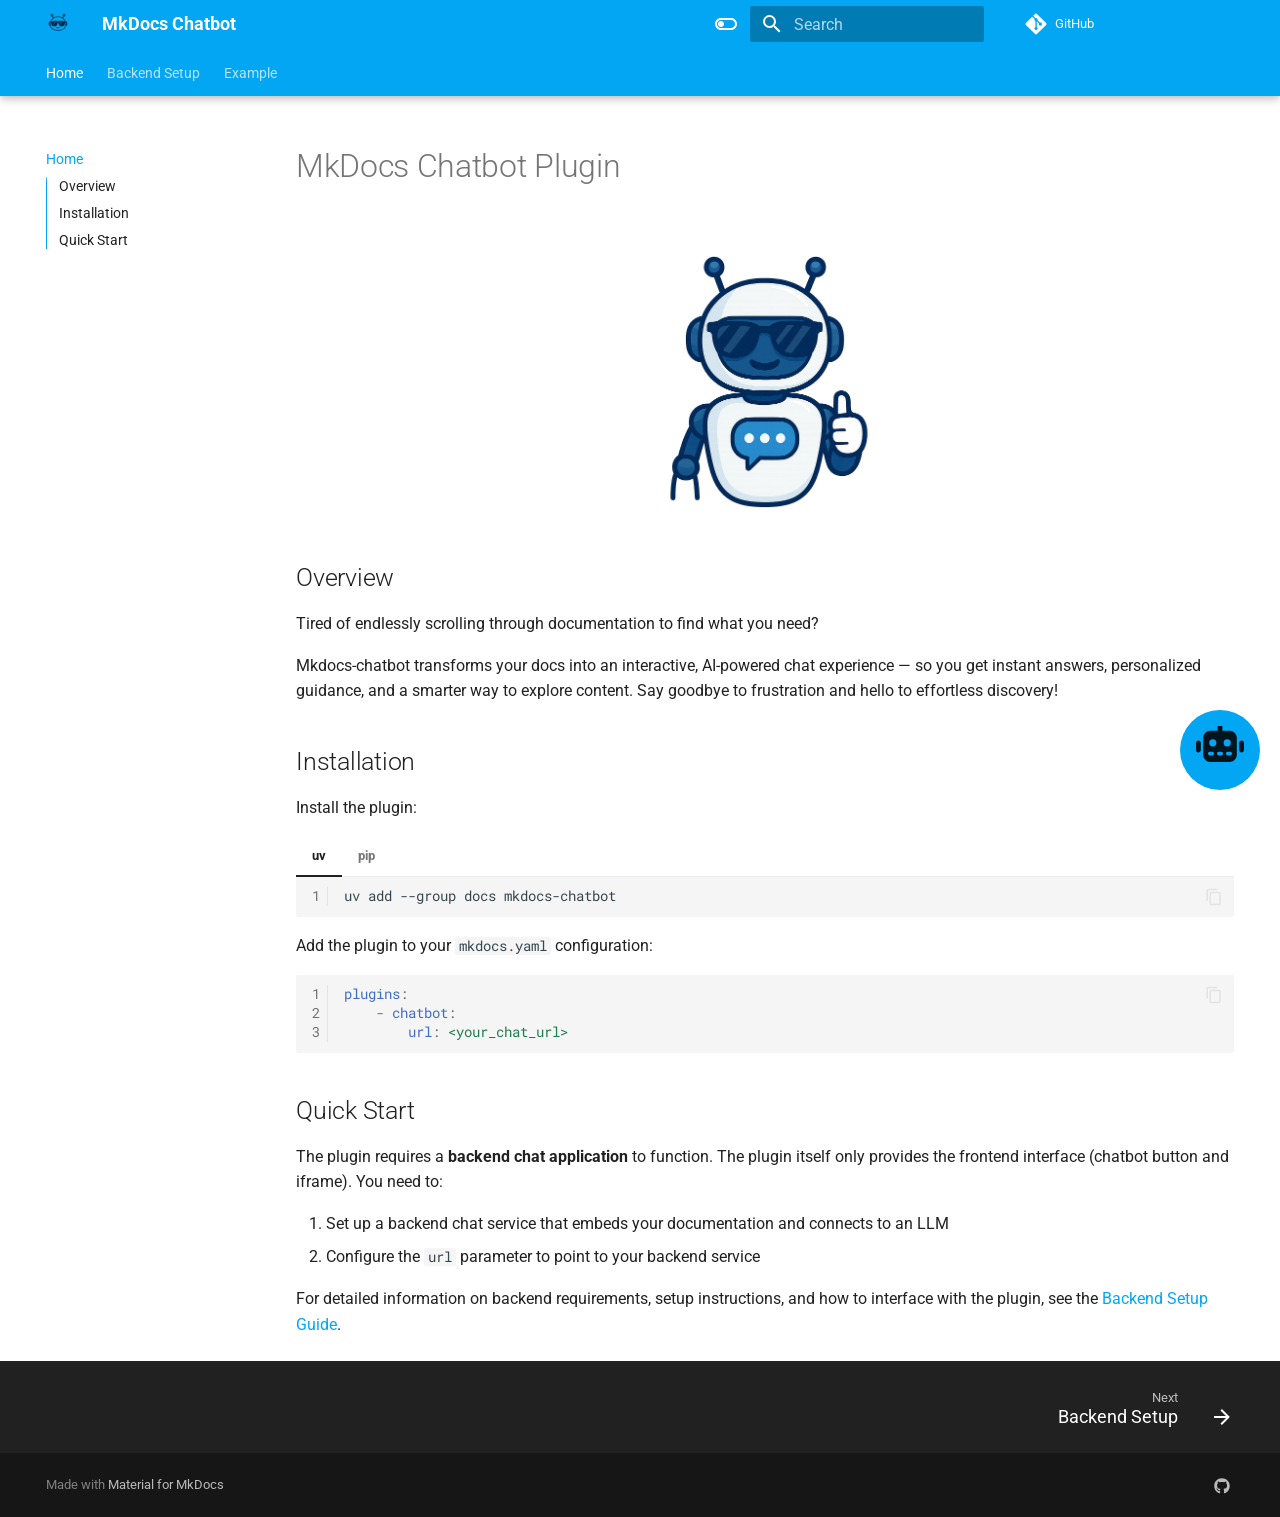
==== commit 613b4120: "Deployed e42e185 with MkDocs version: 1.6.1" ====
--- a/index.html
+++ b/index.html
@@ -610,7 +610,7 @@
     const isLocalHost = window.location.hostname === 'localhost' || window.location.hostname === '127.0.0.1';
     const pathParts = window.location.pathname.split('/').filter(Boolean);
     const projectName = isLocalHost ? 'default' : (pathParts[0] || 'default')
-    const chatbotUrl = "https://mkdocs-chatbot.streamlit.app/?embed=true";
+    const chatbotUrl = "https://mkdocs-chatbot-903213368620.europe-west1.run.app/?embed=true";
     const separator = chatbotUrl.includes('?') ? '&' : '?';
     document.getElementById('chatbot').src = chatbotUrl + separator + "project=" + encodeURIComponent(projectName);
 
